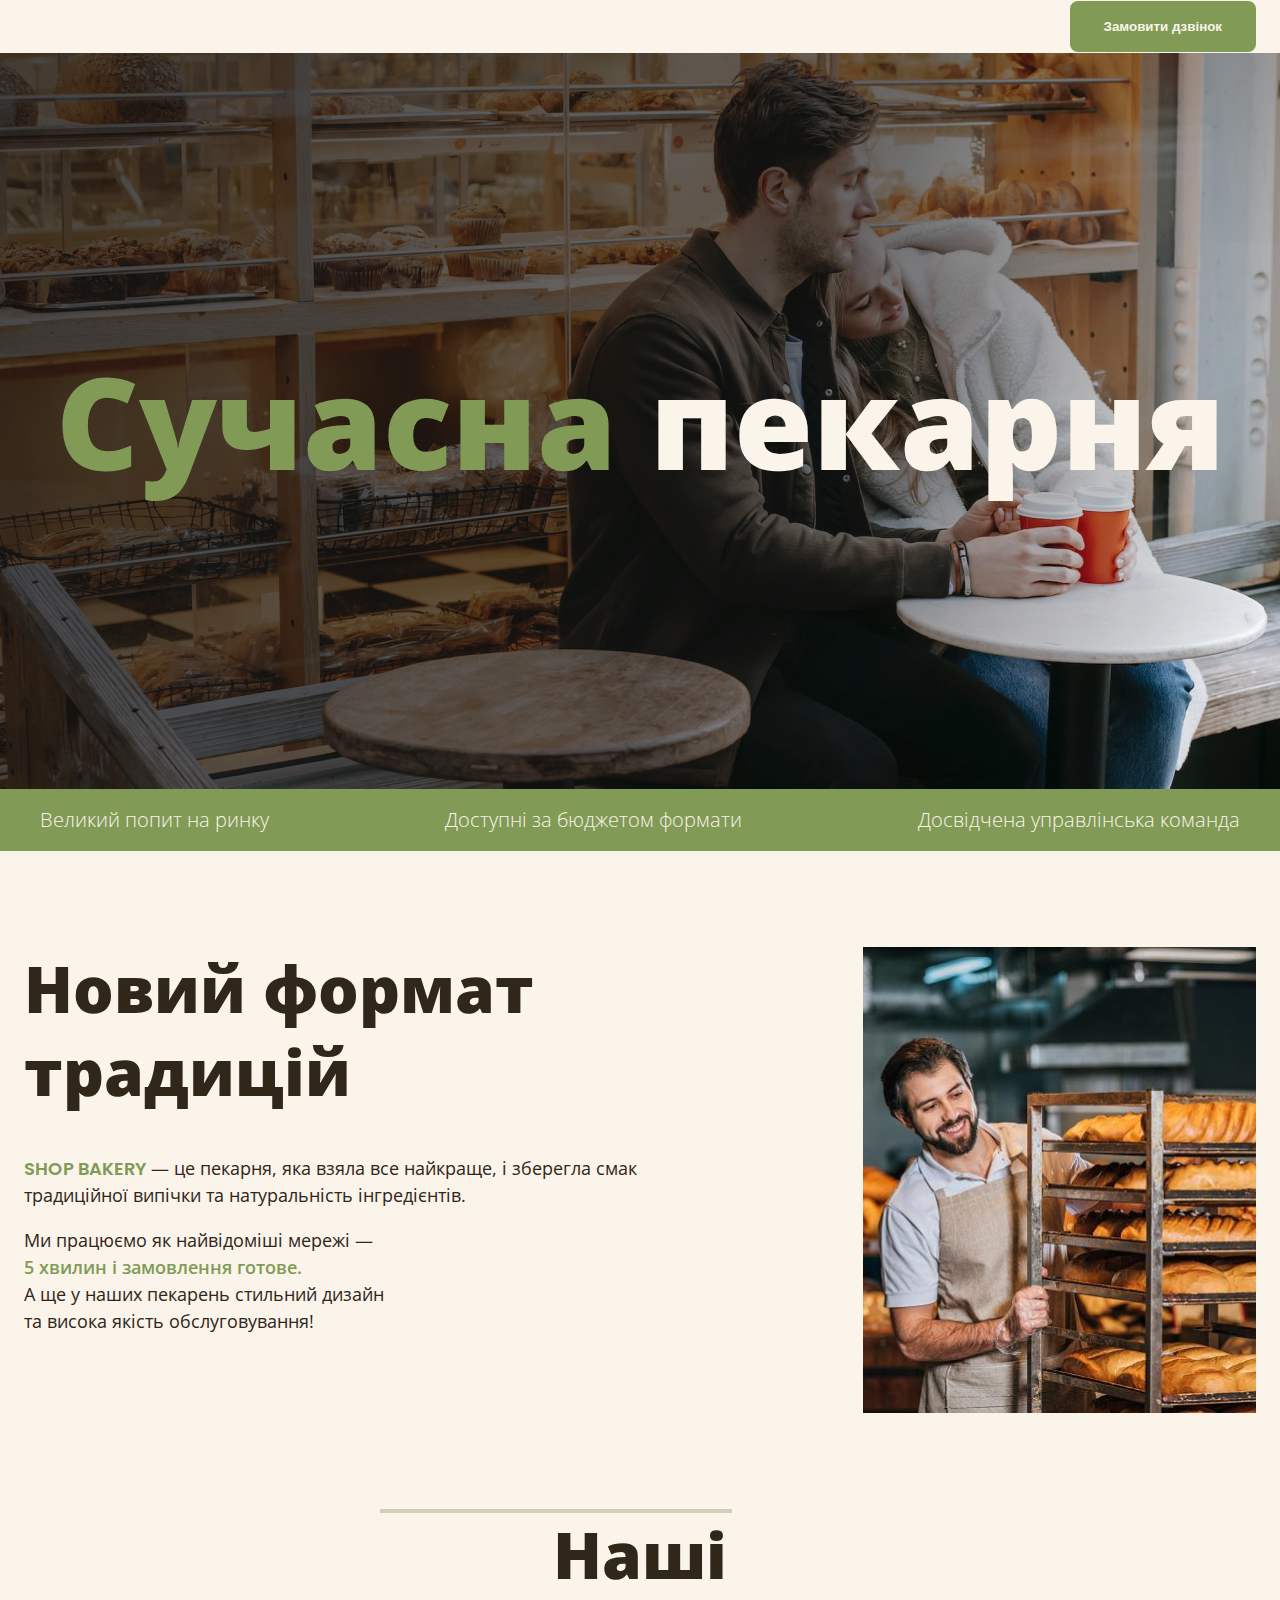
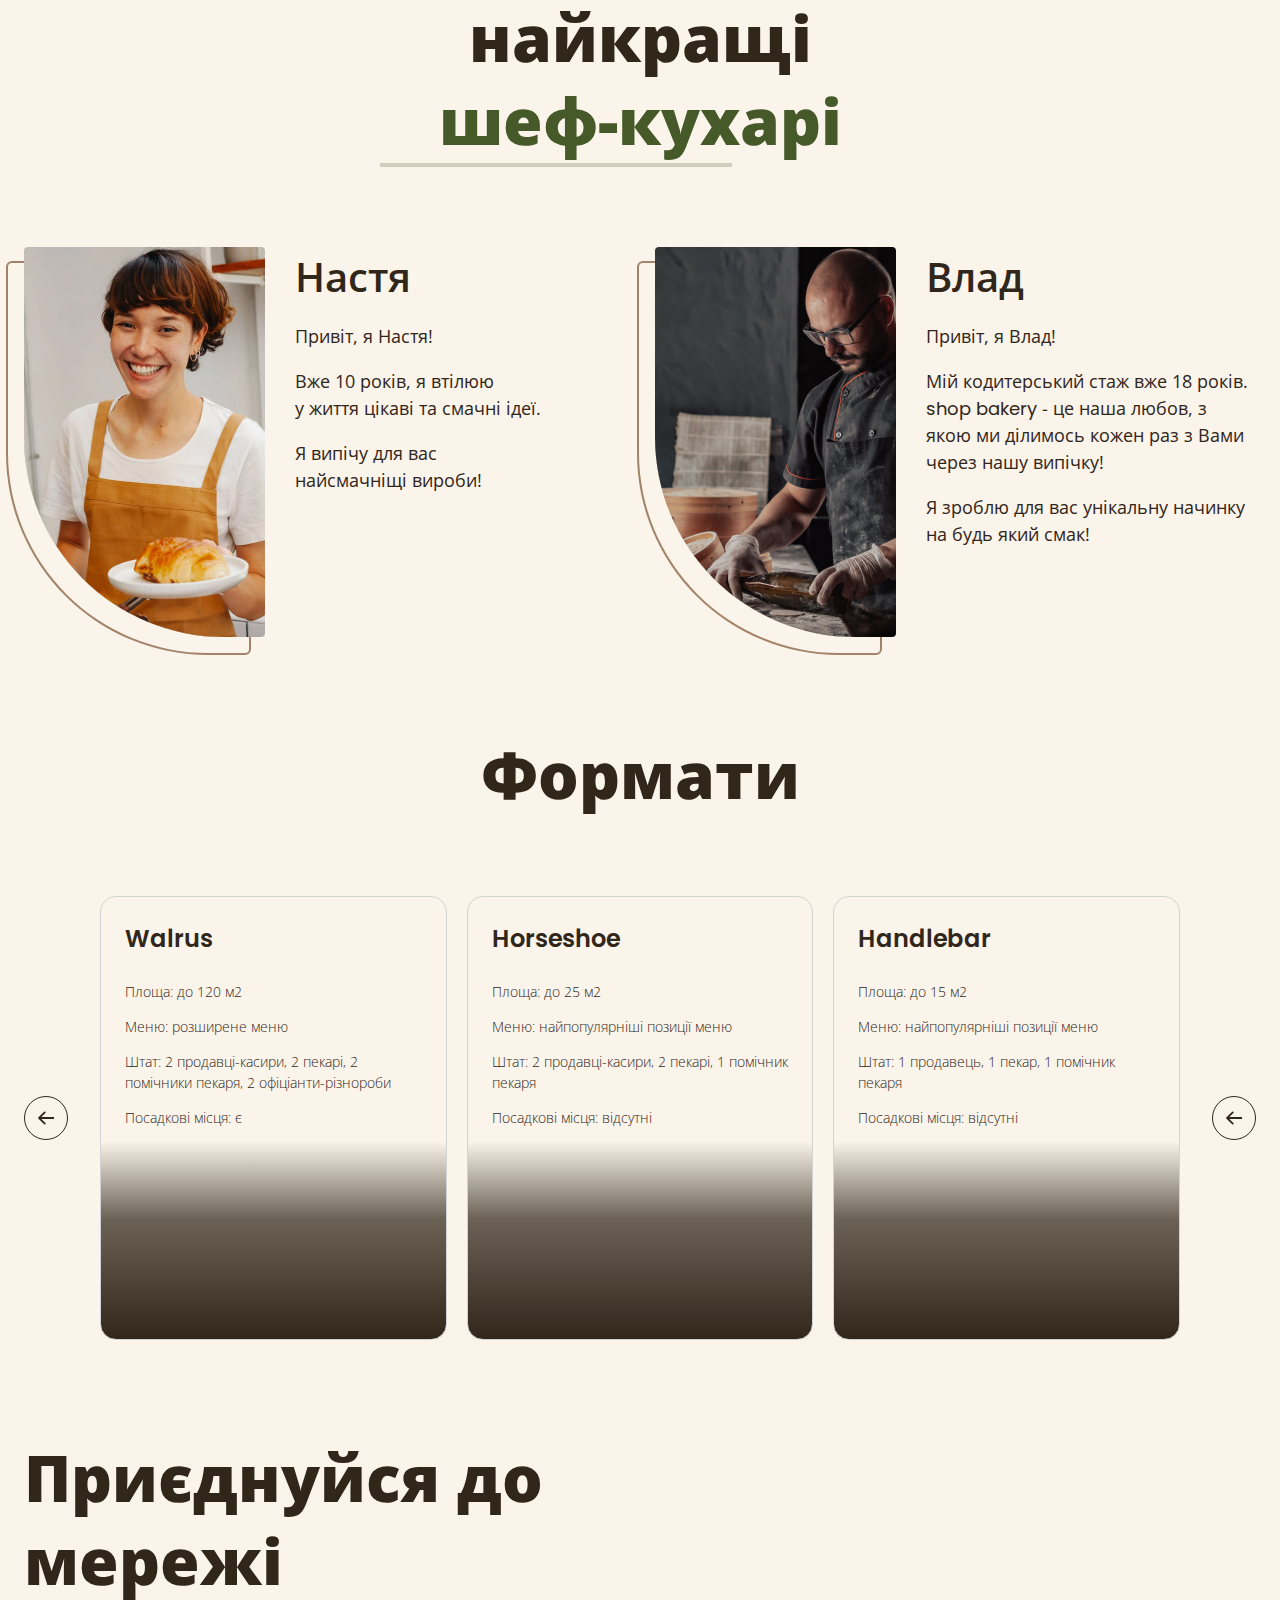
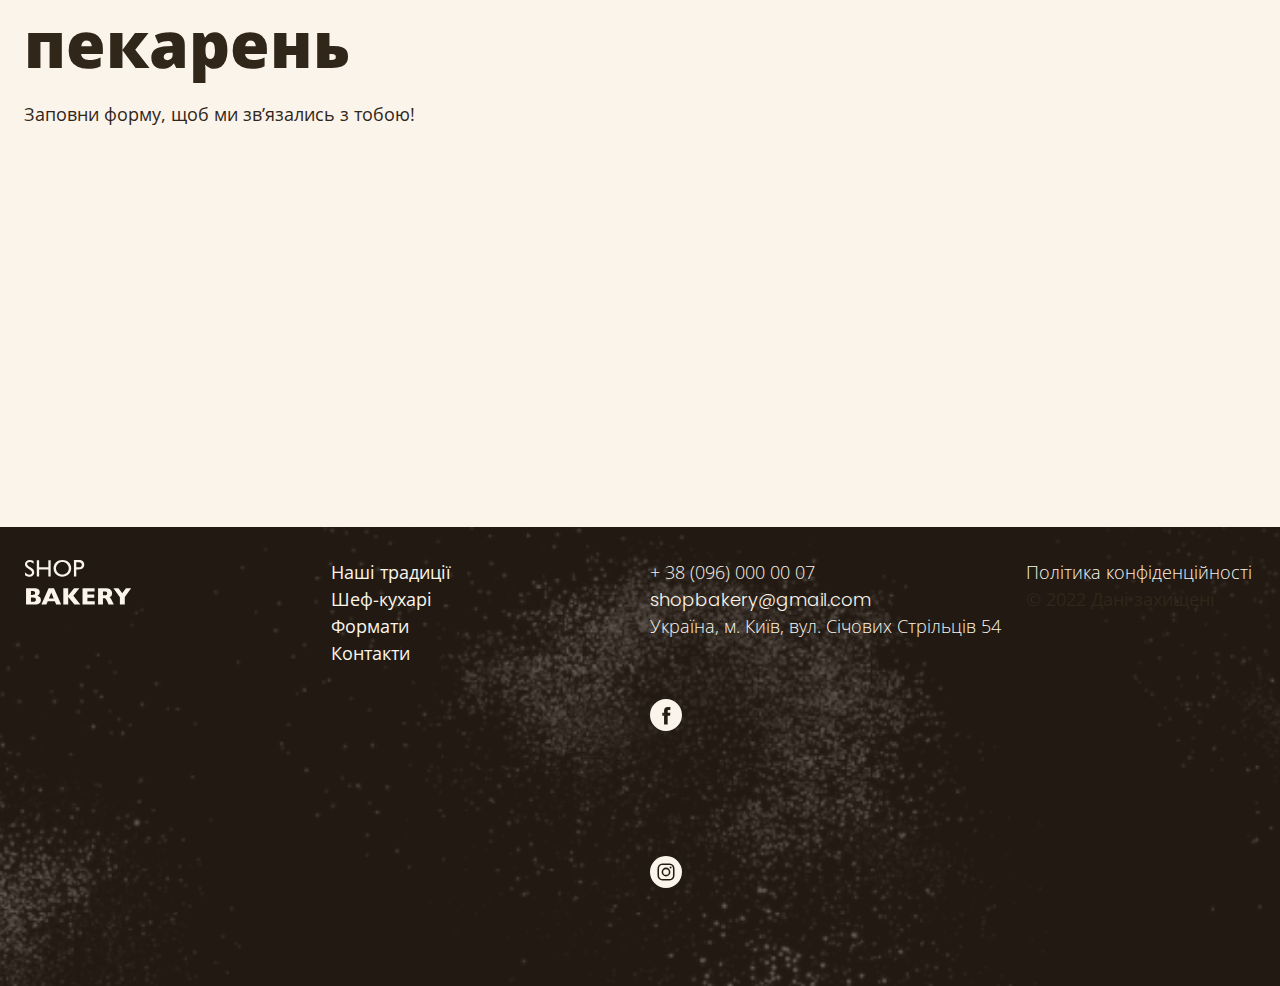
==== index.html @ f32a0446 "Updated styles in styles.css: added new classes to improve structure and layout, including adaptive " ====
<!DOCTYPE html>
<html lang="uk">
  <head>
    <meta charset="UTF-8" />
    <meta http-equiv="X-UA-Compatible" content="IE=edge" />
    <meta name="viewport" content="width=device-width, initial-scale=1.0" />
    <title>Сучасна пекарня</title>

    <!-- Fonts -->
    <link rel="preconnect" href="https://fonts.googleapis.com" />
    <link rel="preconnect" href="https://fonts.gstatic.com" crossorigin />
    <link
      href="https://fonts.googleapis.com/css2?family=Poppins:wght@300;400;600;900&display=swap"
      rel="stylesheet"
    />

    <link rel="preconnect" href="https://fonts.googleapis.com" />
    <link rel="preconnect" href="https://fonts.gstatic.com" crossorigin />
    <link
      href="https://fonts.googleapis.com/css2?family=Open+Sans:ital,wght@0,300..800;1,300..800&display=swap"
      rel="stylesheet"
    />

    <!-- Styles -->
    <link rel="stylesheet" href="./css/styles.css" />
  </head>
  <body>
    <header>
      <div class="container">
        <div class="header-container">
          <nav class="header-nav">
            <a href="./index.html">
              <img src="./img/logo.svg" alt="Логотип сучасної пекарні" />
            </a>

            <ul class="header-menu">
              <li><a class="link" href="#traditions-section">Наші традиції</a></li>
              <li><a class="link" href="#chefs-section">Шеф-кухарі</a></li>
              <li><a class="link" href="#formats-section">Формати</a></li>
              <li><a class="link" href="#contact-section">Контакти</a></li>
            </ul>
          </nav>
          <button class="button" type="button">Замовити дзвінок</button>
        </div>
      </div>
    </header>
    <main>
      <section class="hero-section">
        <div class="container">
          <h1 class="hero-title">
            <span class="accent">Сучасна</span>
            пекарня
          </h1>
        </div>
      </section>
      <section class="advantages-section">
        <div class="container">
          <h2 class="visually-hidden">Наші переваги</h2>
          <ul class="advantages-list">
            <li class="advantages-item">Великий попит на ринку</li>
            <li class="advantages-item">Доступні за бюджетом формати</li>
            <li class="advantages-item">Досвідчена управлінська команда</li>
          </ul>
        </div>
      </section>
      <section class="traditions-section section" id="traditions-section">
        <div class="container">
          <div class="traditions-container">
            <div class="traditions-content">
              <h2 class="traditions-title section-title">Новий формат традицій</h2>
              <p class="traditions-text">
                <span class="brand uppercase" lang="en">shop bakery</span>
                — це пекарня, яка взяла все найкраще, і зберегла смак
                <br />
                традиційної випічки та натуральність інгредієнтів.
              </p>
              <p class="traditions-text">
                Ми працюємо як найвідоміші мережі —
                <br />
                <span class="brand">5 хвилин і замовлення готове.</span>
                <br />
                А ще у наших пекарень стильний дизайн
                <br />
                та висока якість обслуговування!
              </p>
            </div>
            <img src="./img/baker-man.jpg" alt="Чоловік пекар дивиться на батони із посмішкою" />
          </div>
        </div>
      </section>

      <section class="section">
        <div class="container">
          <h2 class="chefs-title section-title centered">
            Наші найкращі
            <span class="accent">шеф-кухарі</span>
          </h2>
          <ul class="chefs-list">
            <li class="chefs-item">
              <article class="chef-card">
                <img class="chef-photo" src="../img/nastya-chef.jpg" alt="Nastya chef" />
                <div>
                  <h3 class="chef-title">Настя</h3>
                  <div class="chef-text">
                    <p>Привіт, я Настя!</p>
                    <p>
                      Вже 10 років, я втілюю
                      <br />
                      у життя цікаві та смачні ідеї.
                    </p>
                    <p>
                      Я випічу для вас
                      <br />
                      найсмачніщі вироби!
                    </p>
                  </div>
                </div>
              </article>
            </li>
            <li class="chefs-item">
              <article class="chef-card">
                <img class="chef-photo" src="../img/vlad-chef.jpg" alt="Vlad chef" />
                <div>
                  <h3 class="chef-title">Влад</h3>
                  <div class="chef-text">
                    <p>Привіт, я Влад!</p>
                    <p>
                      Мій кодитерський стаж вже 18 років.
                      <span class="brand uppercase" lang="en">shop bakery</span>
                      - це наша любов, з якою ми ділимось кожен раз з Вами через нашу випічку!
                    </p>
                    <p>Я зроблю для вас унікальну начинку на будь який смак!</p>
                  </div>
                </div>
              </article>
            </li>
          </ul>
        </div>
      </section>

      <section class="section">
        <div class="container">
          <h2 class="formats-title section-title centered">Формати</h2>
          <div class="formats-container">
            <button class="carousel-button" type="button">
              <svg width="16px" heigh="16px">
                <use href="./img/icons.svg#icon-arrow"></use>
              </svg>
            </button>
            <ul class="formats-list">
              <li class="formats-item">
                <article class="format-card">
                  <h3 class="format-title" lang="en">Walrus</h3>
                  <div class="format-text">
                    <p>Площа: до 120 м2</p>
                    <p>Меню: розширене меню</p>
                    <p>
                      Штат: 2 продавці-касири, 2 пекарі, 2 помічники пекаря, 2 офіціанти-різнороби
                    </p>
                    <p>Посадкові місця: є</p>
                  </div>
                </article>
              </li>

              <li class="formats-item">
                <article class="format-card">
                  <h3 class="format-title" lang="en">Horseshoe</h3>
                  <div class="format-text">
                    <p>Площа: до 25 м2</p>
                    <p>Меню: найпопулярніші позиції меню</p>
                    <p>Штат: 2 продавці-касири, 2 пекарі, 1 помічник пекаря</p>
                    <p>Посадкові місця: відсутні</p>
                  </div>
                </article>
              </li>

              <li class="formats-item">
                <article class="format-card">
                  <h3 class="format-title" lang="en">Handlebar</h3>
                  <div class="format-text">
                    <p>Площа: до 15 м2</p>
                    <p>Меню: найпопулярніші позиції меню</p>
                    <p>Штат: 1 продавець, 1 пекар, 1 помічник пекаря</p>
                    <p>Посадкові місця: відсутні</p>
                  </div>
                </article>
              </li>

              <!-- <li class="formats-item">
              <article class="format-card">
                <h3 class="format-title" lang="en">Handlebar</h3>
                <div class="format-text">
                  <p>Площа: до 15 м2</p>
                  <p>Меню: найпопулярніші позиції меню</p>
                  <p>Штат: 1 продавець, 1 пекар, 1 помічник пекаря</p>
                  <p>Посадкові місця: відсутні</p>
                </div>
              </article>
            </li>
            <li class="formats-item">
              <article class="format-card">
                <h3 class="format-title" lang="en">Handlebar</h3>
                <div class="format-text">
                  <p>Площа: до 15 м2</p>
                  <p>Меню: найпопулярніші позиції меню</p>
                  <p>Штат: 1 продавець, 1 пекар, 1 помічник пекаря</p>
                  <p>Посадкові місця: відсутні</p>
                </div>
              </article>
            </li> -->
            </ul>
            <button class="carousel-button" type="button">
              <svg width="16px" heigh="16px">
                <use href="./img/icons.svg#icon-arrow"></use>
              </svg>
            </button>
          </div>
        </div>
      </section>

      <section class="contact-section section">
        <div class="container">
          <div class="contact-container">
            <div class="contact-form">
              <h2 class="contact-title section-title">Приєднуйся до мережі пекарень</h2>
              <p>Заповни форму, щоб ми звʼязались з тобою!</p>
              <!-- form -->
            </div>
            <iframe
              class="contact-map"
              src="https://www.google.com/maps/embed?pb=!1m18!1m12!1m3!1d2540.163447036117!2d30.488698376134824!3d50.45668098691569!2m3!1f0!2f0!3f0!3m2!1i1024!2i768!4f13.1!3m3!1m2!1s0x40d4ce637c006b2d%3A0xaf86385f19996ff0!2z0YPQuy4g0KHQtdGH0LXQstGL0YUg0KHRgtGA0LXQu9GM0YbQvtCyLCA1NCwg0JrQuNC10LIsINCj0LrRgNCw0LjQvdCwLCAwMjAwMA!5e0!3m2!1sru!2spt!4v1731180945496!5m2!1sru!2spt"
              width="603"
              height="595"
              allowfullscreen=""
              loading="lazy"
              referrerpolicy="no-referrer-when-downgrade"
            ></iframe>
          </div>
        </div>
      </section>
    </main>
    <footer class="footer">
      <div class="container">
        <div class="footer-container">
          <nav class="footer-nav">
            <div class="footer-logo">
              <a href="./index.html">
                <img src="./img/logo.svg" alt="Логотип сучасної пекарні" />
              </a>
            </div>
            <ul class="footer-menu">
              <li><a class="link" href="#traditions-section">Наші традиції</a></li>
              <li><a class="link" href="#chefs-section">Шеф-кухарі</a></li>
              <li><a class="link" href="#formats-section">Формати</a></li>
              <li><a class="link" href="#contact-section">Контакти</a></li>
            </ul>
          </nav>
          <address class="footer-address">
            <ul class="address-list">
              <li>
                <a class="address-link" href="tel:+ 38 (096) 000 00 07">+ 38 (096) 000 00 07</a>
              </li>
              <li>
                <a class="address-link" href="mailto:shopbakery@gmail.com" lang="en">
                  shopbakery@gmail.com
                </a>
              </li>
              <li>
                <a class="address-link" href="https://g.co/kgs/xXMUejT" target="_blank">
                  Україна, м. Київ, вул. Січових Стрільців 54
                </a>
              </li>
              <li>
                <a href="#">
                  <svg class="address-icon" width="32px" heigh="32">
                    <use href="./img/icons.svg#icon-facebook"></use>
                  </svg>
                </a>
              </li>
              <li>
                <a href="#">
                  <svg class="address-icon" width="32px" heigh="32">
                    <use href="./img/icons.svg#icon-instagram"></use>
                  </svg>
                </a>
              </li>
            </ul>
            <div class="address-info">
              <a class="address-link" href="#" target="_blank">Політика конфіденційності</a>
              <p class="address-copyright">&copy; 2022 Дані захищені</p>
            </div>
          </address>
        </div>
      </div>
    </footer>
  </body>
</html>
---- css/styles.css ----
:root {
  --color-primary-dark: #31261a;
  --color-primary-light: #faf4ea;
  --color-secondary-light: #a28268;
  --color-brand-dark: #465929;
  --color-brand-normal: #819b57;
  --color-brand-light: #cfcfbc;
}

/* Base */
*,
*::before,
*::after {
  box-sizing: border-box;
}

body {
  background-color: var(--color-primary-light);
  margin: 0;
  color: var(--color-primary-dark);
  font-family: 'Open Sans', sans-serif;
  font-size: 18px;
  font-weight: 400;
  line-height: 1.5; /* 1.5 times the font-size 27px / 18px */
}

[lang='en'] {
  font-family: 'Poppins', sans-serif;
}

h1,
h2,
h3,
h4,
h5,
h6,
p {
  margin-top: 0;
}

a {
  display: inline-block;
}

address {
  font-style: normal;
}

ul {
  margin: 0;
  padding: 0;
  list-style-type: none;
}

.visually-hidden {
  position: absolute;
  left: -10000px;
  top: auto;
  width: 1px;
  height: 1px;
  overflow: hidden;
}

.section {
  padding: 48px 0;
}

.container {
  width: 100%;
  max-width: 1288px;
  margin: 0 auto;
  padding: 0 24px;
}

/* 1288px = 1240 + 24 + 24 (С padding)*/

/* Button */
.button {
  padding: 16px 32px;
  color: var(--color-primary-light);
  font-weight: 600;
  background-color: var(--color-brand-normal);
  border: 2px solid var(--color-brand-normal);
  border-radius: 8px;
  cursor: pointer;
}

.button:hover {
  background-color: transparent;
  color: var(--color-brand-dark);
}

/* Link */
.link {
  color: var(--color-primary-light);
  text-decoration: none;
}

.link:hover {
  color: var(--color-brand-normal);
}

/* Header */

.header-container {
  display: flex;
  align-items: center;
  gap: 40px;
}

.header-nav {
  display: flex;
  align-items: center;
  flex-grow: 1;
  gap: 40px;
}
.header-menu {
  display: flex;
  gap: 64px;
  flex-grow: 1;
  justify-content: center;
}

/* Hero section */
.hero-section {
  padding: 272px 0;
  background-image: url(../img/hero-section-background.jpg);
  background-repeat: no-repeat;
  background-position: center top;
  background-size: cover;
}
.hero-title {
  margin-bottom: 0;
  color: var(--color-primary-light);
  text-align: center;
  font-size: 128px;
  font-weight: 900;
}

.hero-title .accent {
  color: var(--color-brand-normal);
}

/* Advantages section */

.advantages-section {
  padding: 16px;
  background-color: var(--color-brand-normal);
}
.advantages-list {
  display: flex;
  justify-content: space-between;
  gap: 40px;
}

.advantages-item {
  color: var(--color-primary-light);
  font-size: 20px;
  font-weight: 300;
}

.section-title {
  font-size: 64px;
  font-weight: 900;
  line-height: 1.3;
}

.section-title.centered {
  text-align: center;
}

.section-title .accent {
  color: var(--color-brand-dark);
}

/* Traditions section */
.traditions-section {
  padding-top: 96px;
}

.traditions-container {
  display: flex;
  justify-content: space-between;
  gap: 40px;
}

.traditions-content {
  max-width: 710px;
}

.traditions-title {
  margin-bottom: 42px;
}

.traditions-text .brand {
  color: var(--color-brand-normal);
  font-weight: 600;
}

.traditions-text .uppercase {
  text-transform: uppercase;
}

/* Chefs section */
.chefs-title {
  max-width: 520px;
  margin: 0 auto 80px;
}

.chefs-title::after,
.chefs-title::before {
  display: block;
  width: 352px;
  border: 2px solid var(--color-brand-light);
  content: '';
}

.chefs-list {
  display: flex;
  gap: 40px 30px;
  flex-wrap: wrap;
}

.chefs-item {
  flex-basis: calc((100% - 30px) / 2);
  gap: 30px;
}

.chef-card {
  display: flex;
  gap: 30px;
}

.chef-text {
  margin-bottom: 24px;
}

.chef-text p:last-child {
  margin-bottom: 0;
}

.chef-photo {
  /* width: Fixed (241px) px;
  height: Fixed (390px) px;
  gap: 0px; */
  border-radius: 4px 4px 4px 200px;
  /* opacity: 0px; */
  box-shadow: -16px 16px 0 0 var(--color-primary-light),
    -16px 16px 0 2px var(--color-secondary-light);
}

.chef-title {
  margin-bottom: 16px;
  font-size: 40px;
  font-weight: 600;
}

/* Formats section */
.formats-container {
  display: flex;
  align-items: center;
  gap: 32px;
}

.formats-list {
  display: flex;
  flex-wrap: wrap;
  align-items: stretch;
  gap: 20px;
}

.formats-item {
  flex-basis: calc((100% - 40px) / 3);
}
.format-card {
  height: 444px;
  padding: 24px;
  background-image: linear-gradient(
    180deg,
    rgba(49, 38, 26, 0) 55.21%,
    rgba(49, 38, 26, 0.71) 72.92%,
    #31261a 100%
  );

  border: 1px solid lightgray;
  border-radius: 16px;
}

.formats-title {
  margin-bottom: 80px;
}

.format-title {
  font-size: 24px;
  font-weight: 600;
}

.format-text {
  font-size: 14px;
  font-weight: 300;
}

/* Carousel */
.carousel-button {
  display: flex;
  align-items: center;
  justify-content: center;
  flex-shrink: 0;
  width: 44px;
  height: 44px;
  padding: 0;
  fill: var(--color-primary-dark);
  background-color: transparent;
  border-radius: 50%;
  border: 1px solid var(--color-primary-dark);
  cursor: pointer;
}

.carousel-button:hover {
  background-color: var(--color-primary-dark);
  fill: var(--color-primary-light);
}

/* Contact section */
.contact-section {
  padding-bottom: 96px;
}
.contact-container {
  display: flex;
  gap: 32px;
}

.contact-map {
  flex-shrink: 0;
  border-radius: 16px;
  border: none;
}

.contact-title {
  margin-bottom: 16px;
}

/* Footer */
.footer {
  padding: 32px 0;
}

.footer-container {
  display: flex;
  gap: 20px;
}

.footer-nav,
.footer-address {
  display: flex;
  flex-basis: 50%;
  gap: 20px;
}

.footer-logo,
.footer-menu {
  flex-grow: 1;
}

.address-list,
.address-info {
  flex-grow: 1;
}

.address-link {
  color: var(--color-primary-light);
  font-style: 16px;
  font-weight: 300;
  text-decoration: none;
}

.address-link:hover {
  color: var(--color-brand-normal);
}

.address-icon {
  fill: var(--color-primary-light);
}

.address-icon:hover {
  fill: var(--color-brand-normal);
}

.address-copyright {
  font-style: 14px;
}

.footer {
  background-color: var(--color-primary-dark);

  background-image: url(../img/footer-background.png);

  background-repeat: no-repeat;
  background-size: cover;
  background-position: center;
}
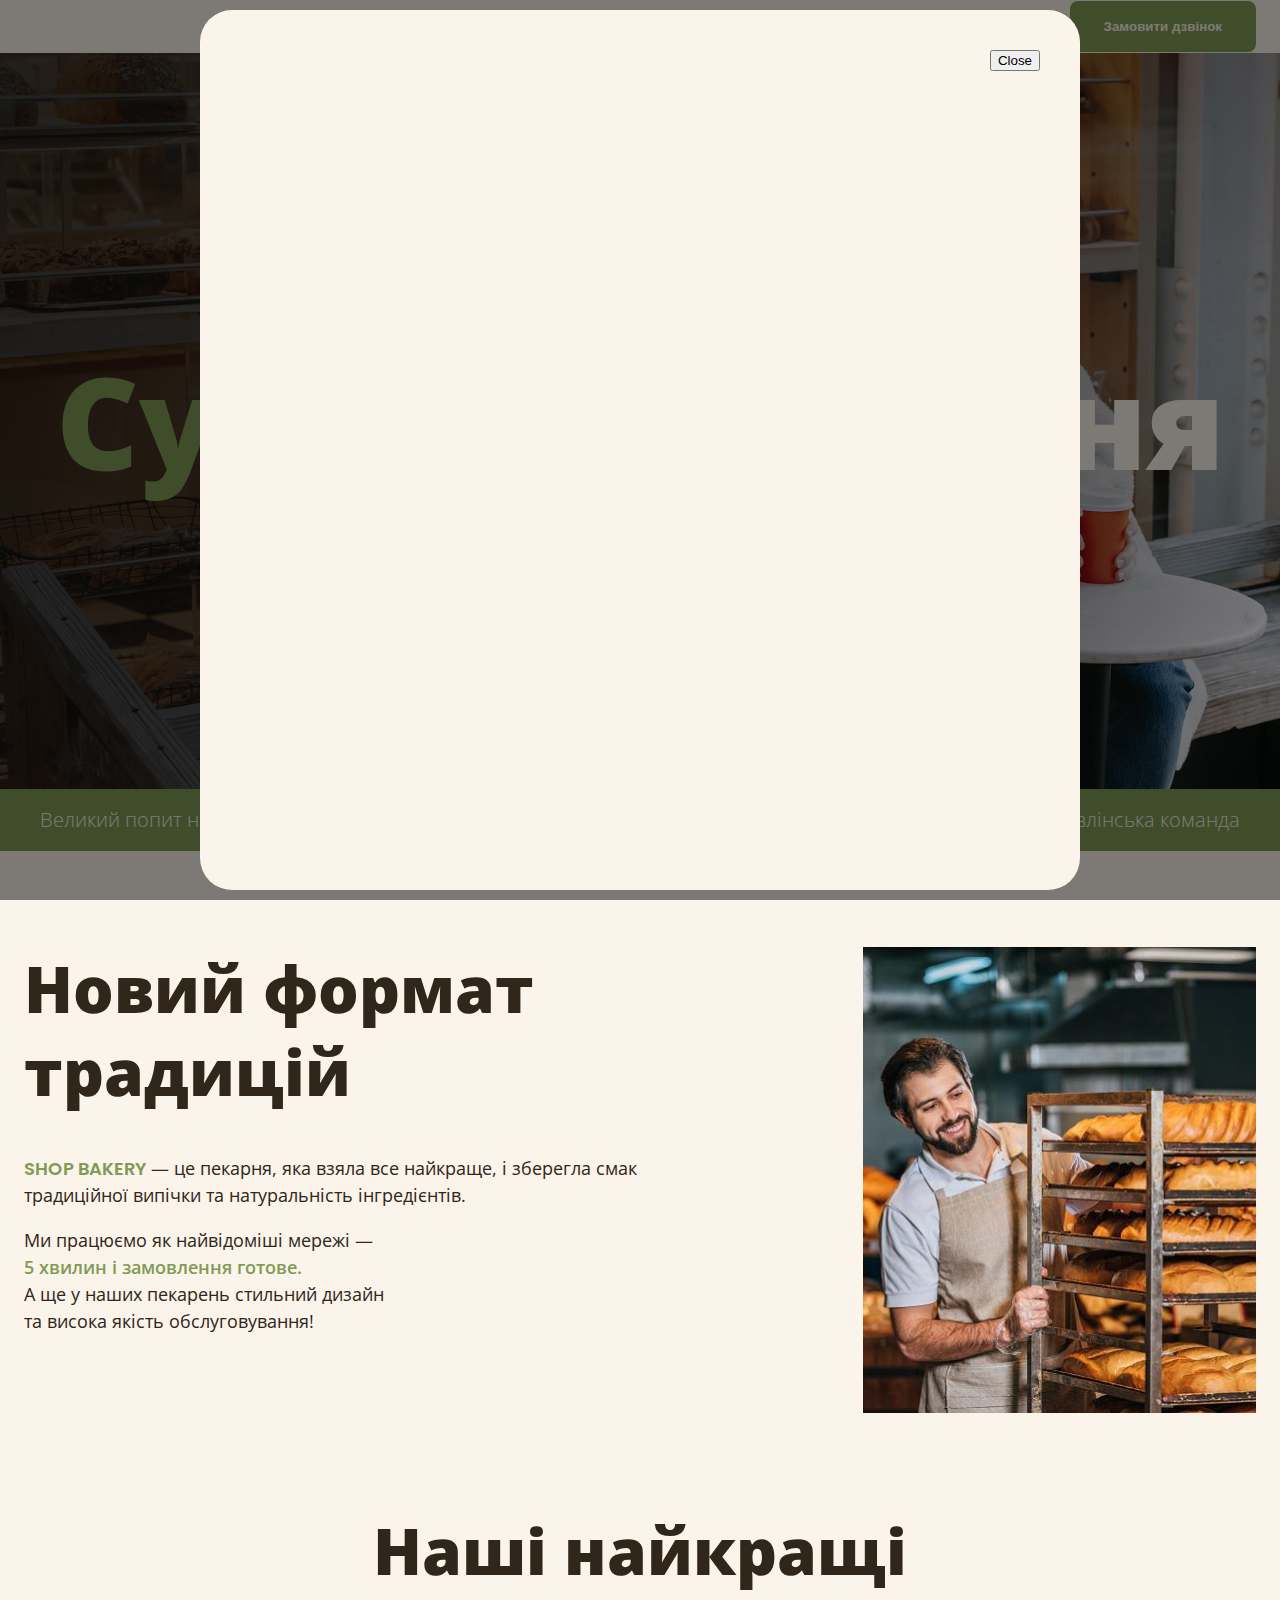
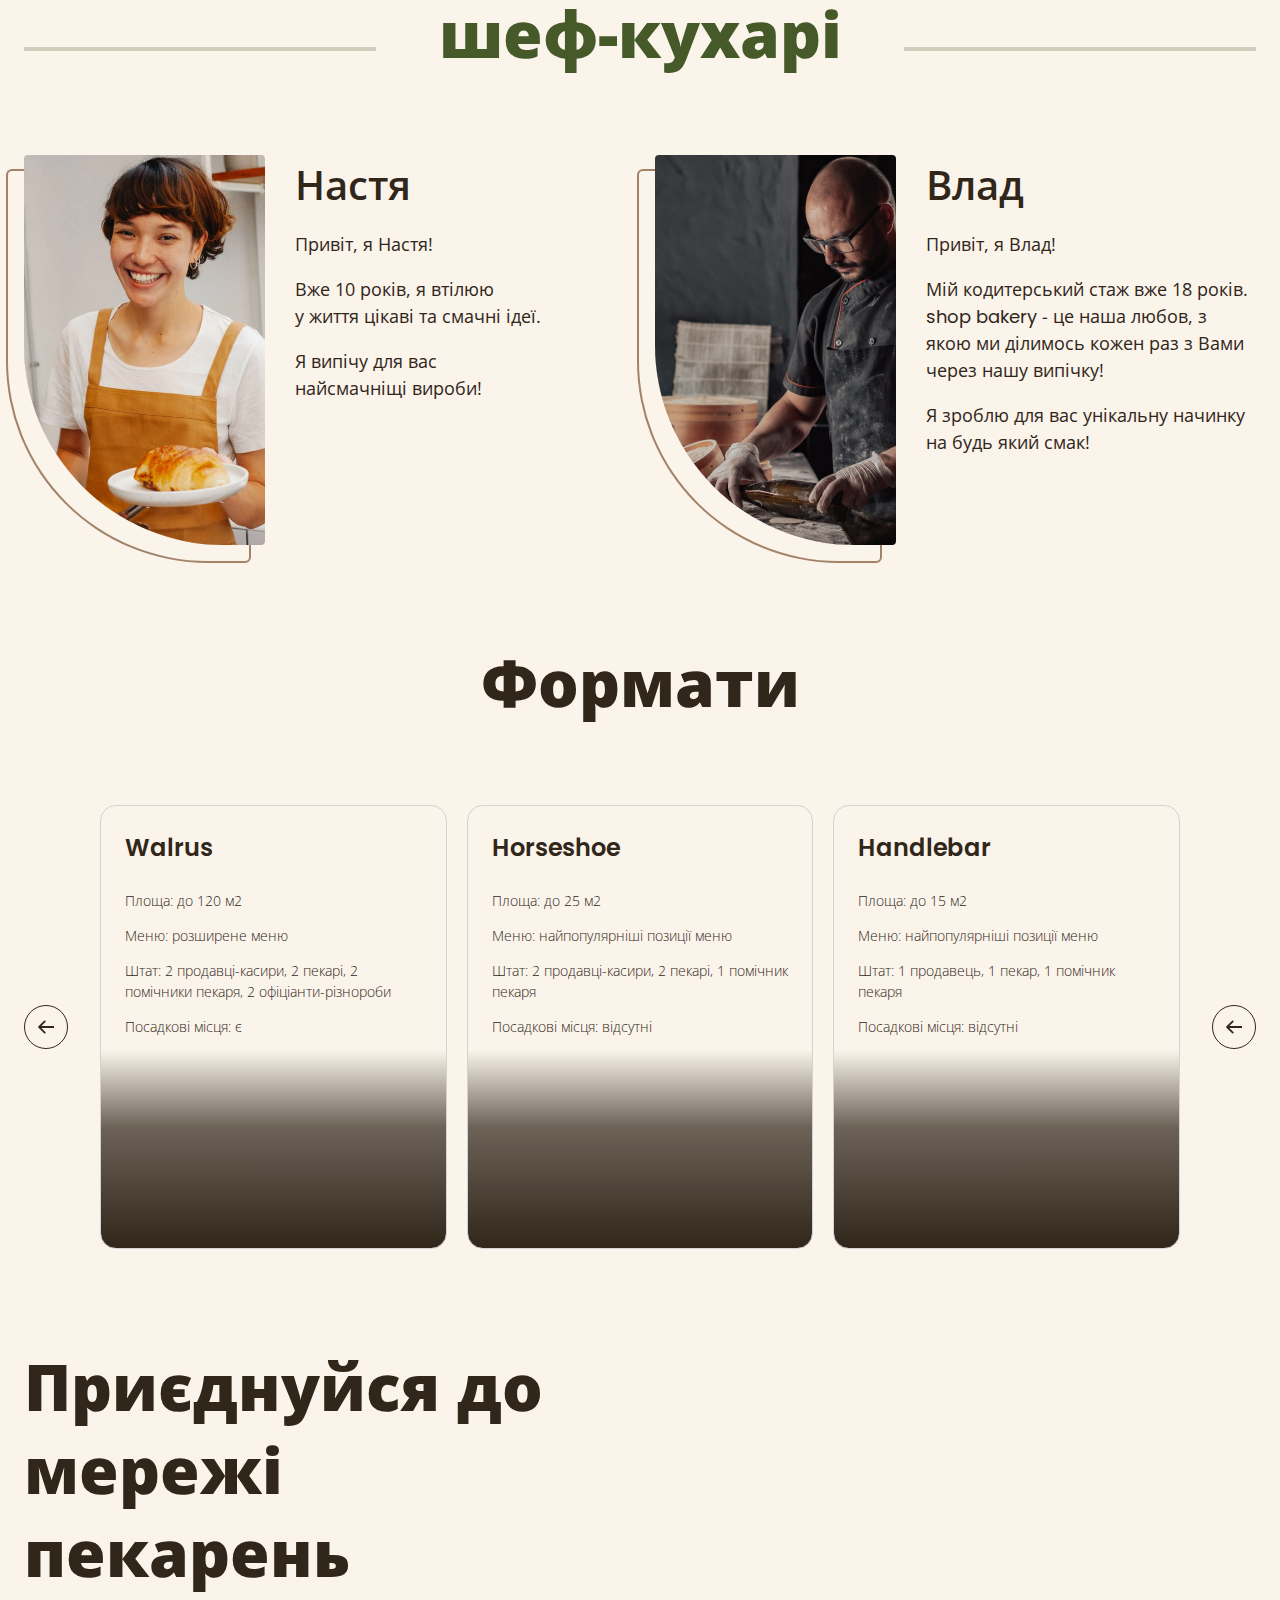
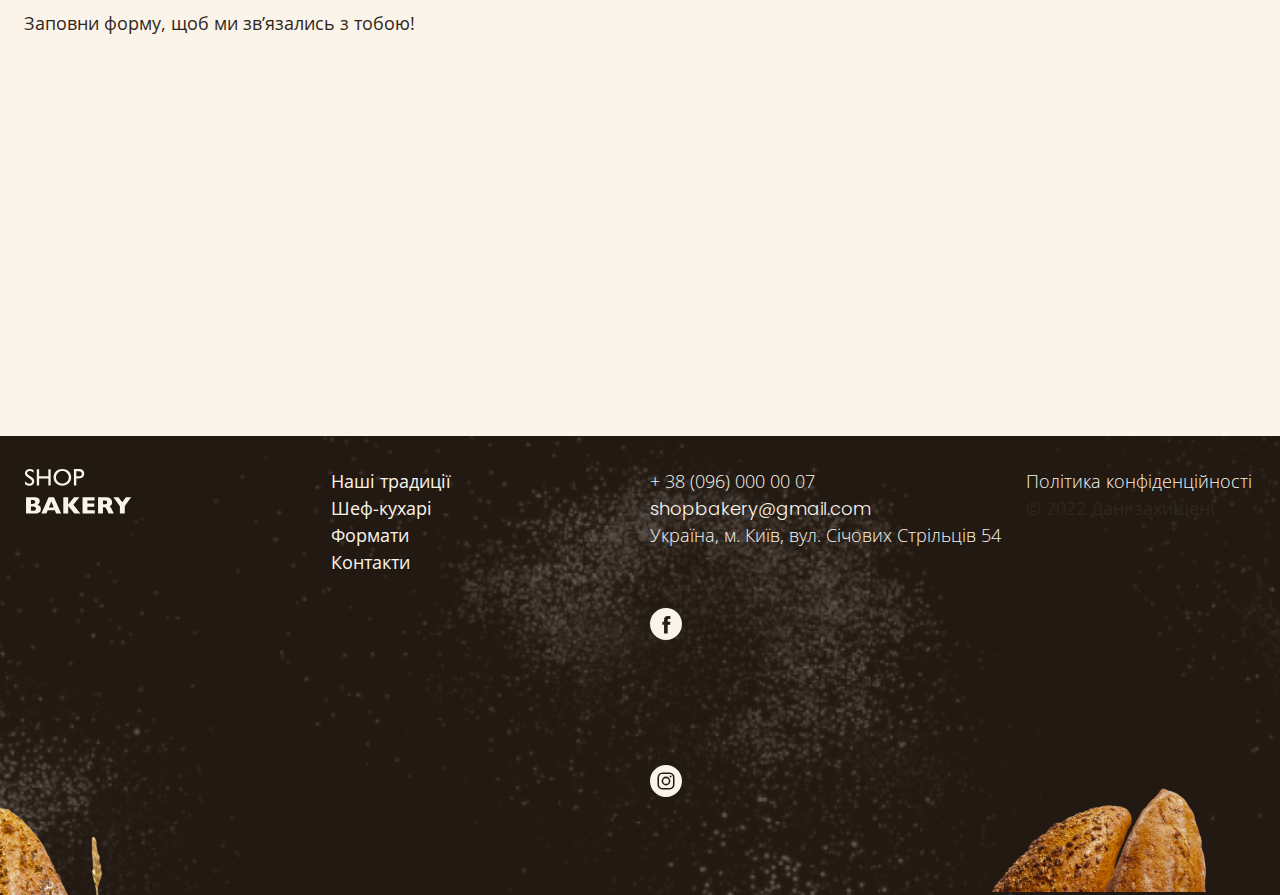
==== commit 46f0df34: "Added modal interface: implemented the logic of opening and closing the modal window, updated styles" ====
--- a/index.html
+++ b/index.html
@@ -40,7 +40,7 @@
               <li><a class="link" href="#contact-section">Контакти</a></li>
             </ul>
           </nav>
-          <button class="button" type="button">Замовити дзвінок</button>
+          <button class="button modal-btn-open" type="button">Замовити дзвінок</button>
         </div>
       </div>
     </header>
@@ -88,11 +88,11 @@
           </div>
         </div>
       </section>
-
       <section class="section">
         <div class="container">
           <h2 class="chefs-title section-title centered">
             Наші найкращі
+            <br />
             <span class="accent">шеф-кухарі</span>
           </h2>
           <ul class="chefs-list">
@@ -137,7 +137,6 @@
           </ul>
         </div>
       </section>
-
       <section class="section">
         <div class="container">
           <h2 class="formats-title section-title centered">Формати</h2>
@@ -217,7 +216,6 @@
           </div>
         </div>
       </section>
-
       <section class="contact-section section">
         <div class="container">
           <div class="contact-container">
@@ -293,5 +291,12 @@
         </div>
       </div>
     </footer>
+    <div class="backdrop">
+      <div class="modal">
+        <button class="modal-btn-close" type="button">Close</button>
+      </div>
+    </div>
+
+    <script src="./js/modal.js"></script>
   </body>
 </html>
--- a/css/styles.css
+++ b/css/styles.css
@@ -203,16 +203,25 @@
 
 /* Chefs section */
 .chefs-title {
-  max-width: 520px;
+  position: relative;
   margin: 0 auto 80px;
 }
 
-.chefs-title::after,
-.chefs-title::before {
-  display: block;
+.chefs-title::before,
+.chefs-title::after {
+  position: absolute; /*автоматически становится блочным, не нужно устанавлиывть display:block*/
+  bottom: 24px;
   width: 352px;
   border: 2px solid var(--color-brand-light);
   content: '';
+}
+
+.chefs-title::before {
+  left: 0;
+}
+
+.chefs-title::after {
+  right: 0;
 }
 
 .chefs-list {
@@ -343,6 +352,35 @@
 /* Footer */
 .footer {
   padding: 32px 0;
+  position: relative;
+  background-color: var(--color-primary-dark);
+
+  background-image: url(../img/footer-background.png);
+
+  background-repeat: no-repeat;
+  background-size: cover;
+  background-position: center;
+}
+
+.footer::before,
+.footer::after {
+  position: absolute;
+  bottom: 0;
+  background-repeat: no-repeat;
+  content: '';
+}
+.footer::before {
+  width: 180px;
+  height: 120px;
+  left: 0;
+  background-image: url('../img/decor-bread-small.png');
+}
+
+.footer::after {
+  width: 380px;
+  height: 190px;
+  right: 0;
+  background-image: url('../img/decor-bread-large.png');
 }
 
 .footer-container {
@@ -390,12 +428,36 @@
   font-style: 14px;
 }
 
-.footer {
-  background-color: var(--color-primary-dark);
-
-  background-image: url(../img/footer-background.png);
-
-  background-repeat: no-repeat;
-  background-size: cover;
-  background-position: center;
-}
+/* Modal */
+.backdrop {
+  position: fixed;
+  top: 0;
+  left: 0;
+  right: 0;
+  bottom: 0;
+  display: flex;
+  align-items: center;
+  justify-content: center;
+  background-color: rgba(0, 0, 0, 0.5);
+}
+
+.backdrop.is-hidden {
+  opacity: 0;
+  visibility: hidden;
+  pointer-events: none;
+  /* display: none; не подходит т к на него нельзя кинуть анимацию*/
+}
+
+.modal {
+  position: relative;
+  width: 880px;
+  height: 880px;
+  background-color: var(--color-primary-light);
+  border-radius: 32px;
+}
+
+.modal-btn-close {
+  position: absolute;
+  top: 40px;
+  right: 40px;
+}
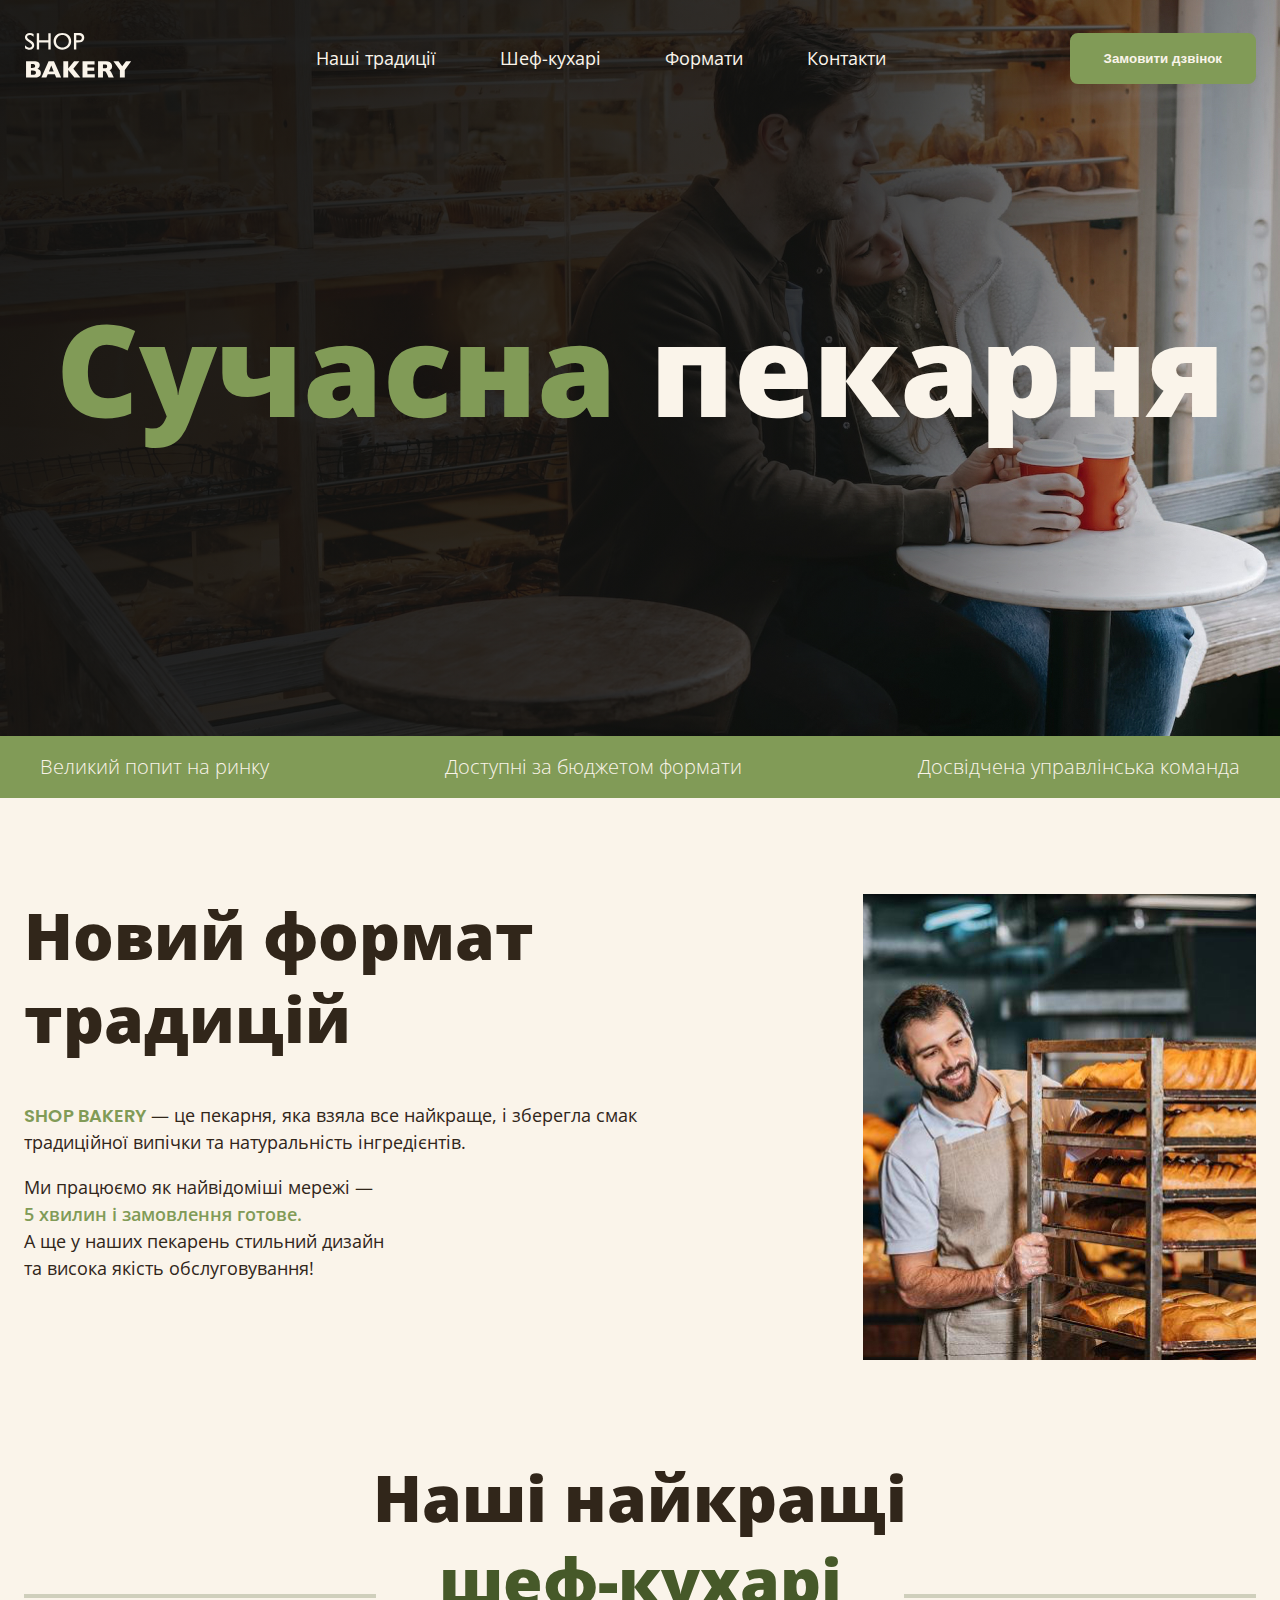
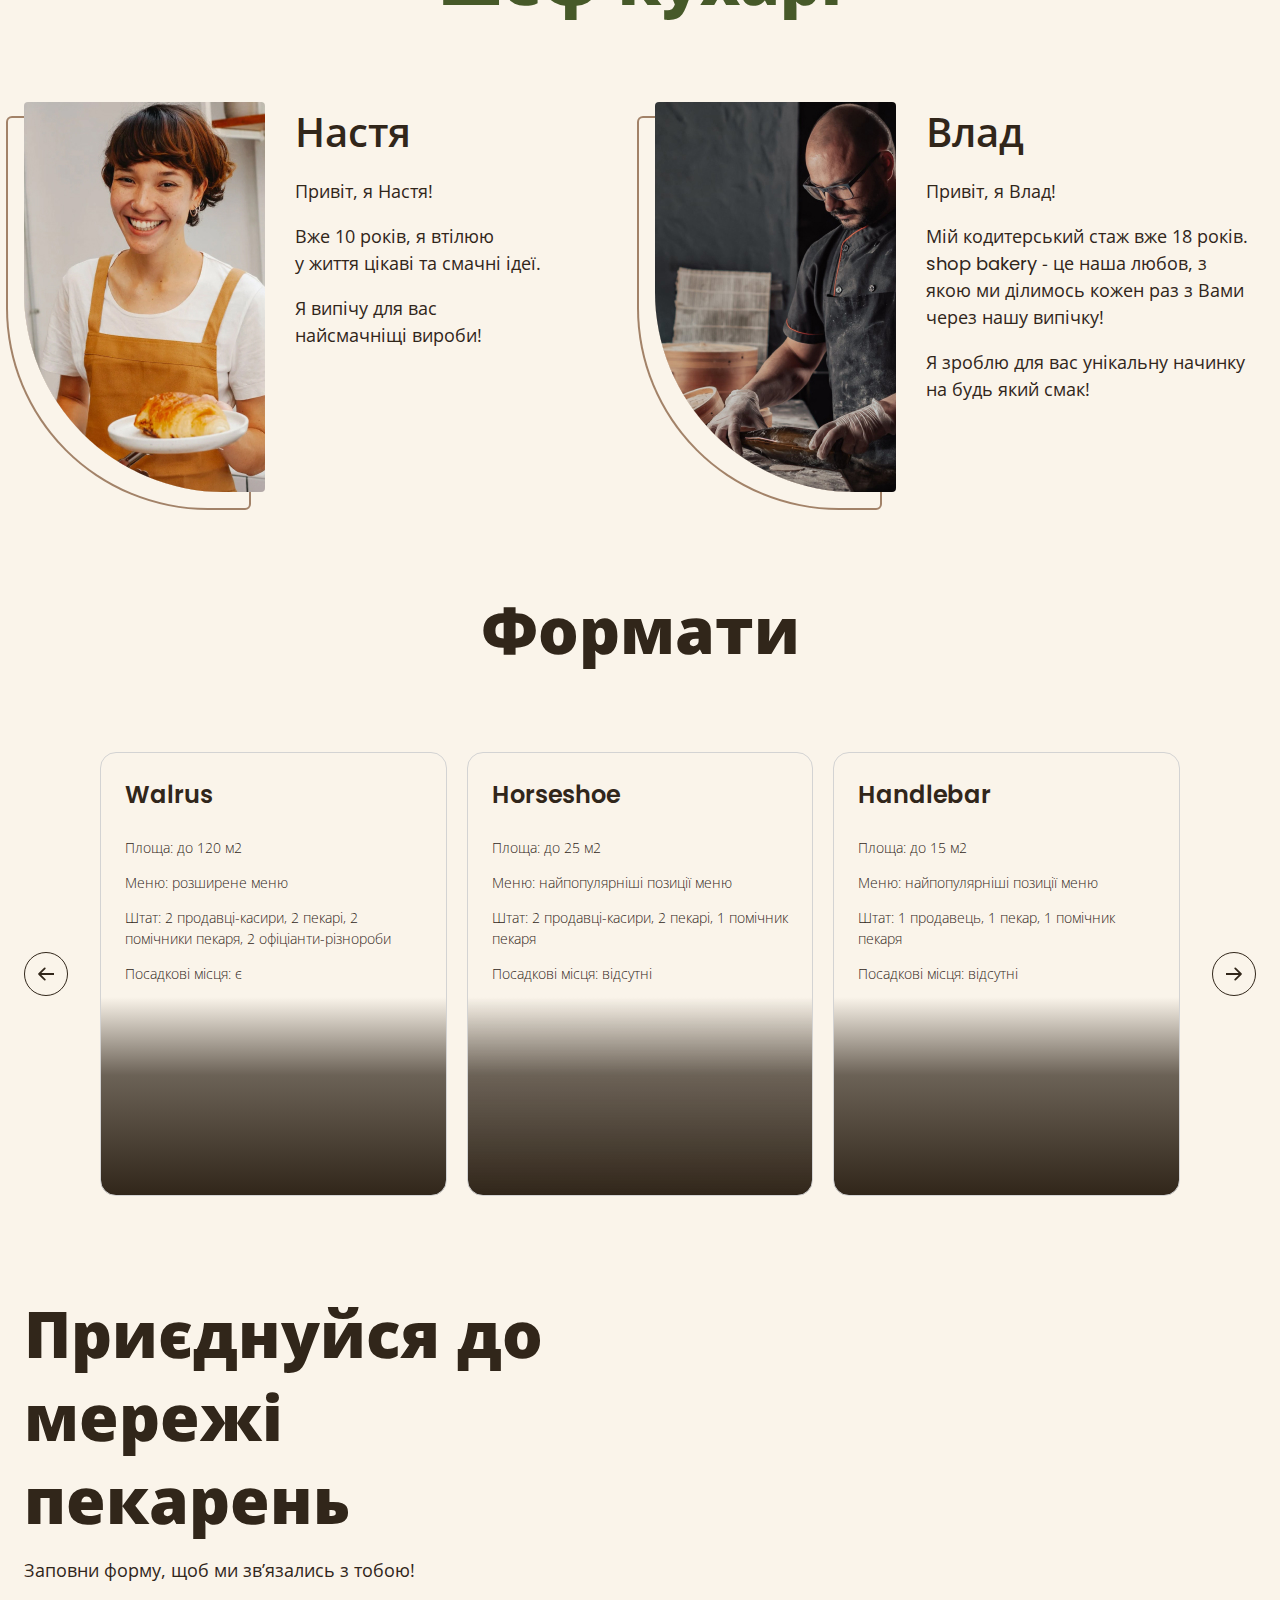
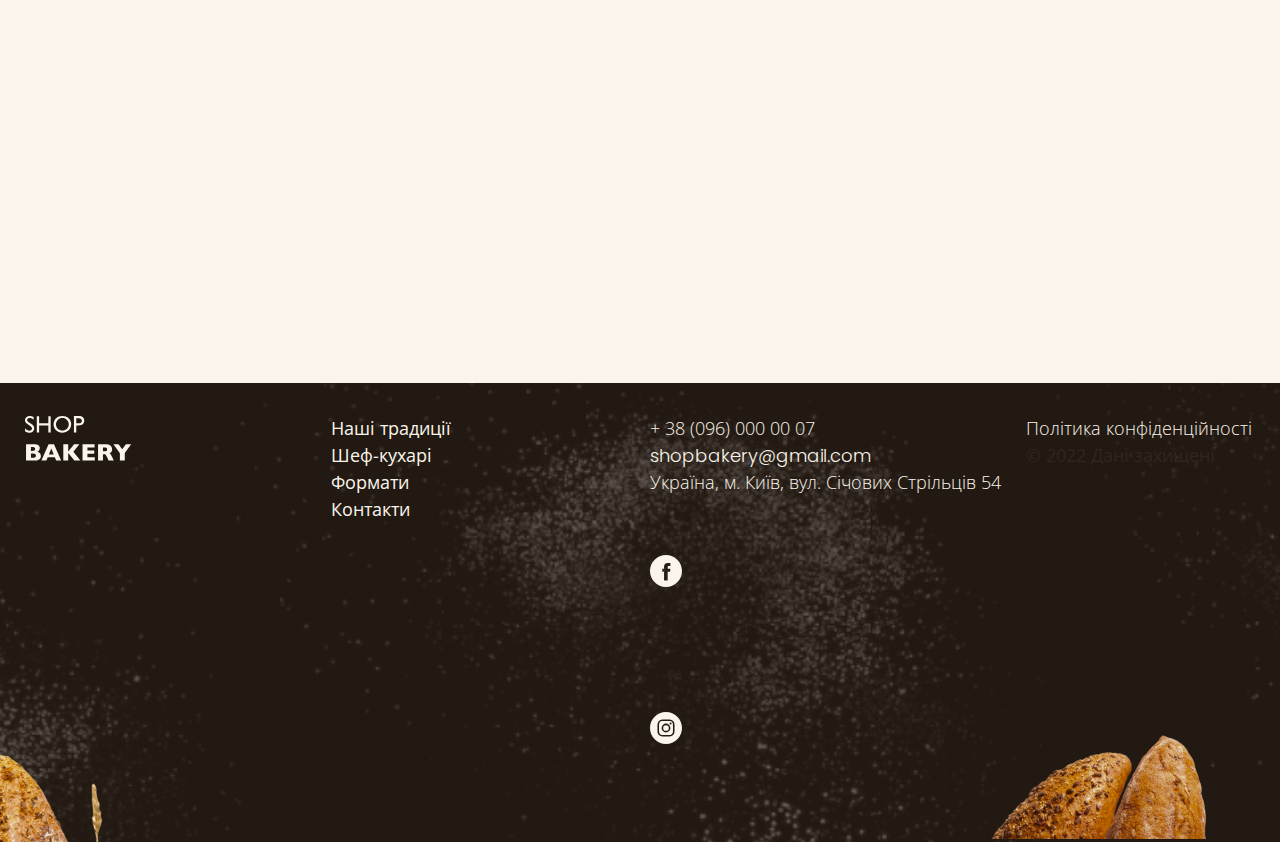
==== commit b92b0bb4: "Added new styles and classes to improve the design: added transition effects, changed header and mod" ====
--- a/index.html
+++ b/index.html
@@ -25,7 +25,7 @@
     <link rel="stylesheet" href="./css/styles.css" />
   </head>
   <body>
-    <header>
+    <header class="header">
       <div class="container">
         <div class="header-container">
           <nav class="header-nav">
@@ -208,7 +208,7 @@
               </article>
             </li> -->
             </ul>
-            <button class="carousel-button" type="button">
+            <button class="carousel-button next" type="button">
               <svg width="16px" heigh="16px">
                 <use href="./img/icons.svg#icon-arrow"></use>
               </svg>
@@ -291,7 +291,7 @@
         </div>
       </div>
     </footer>
-    <div class="backdrop">
+    <div class="backdrop is-hidden">
       <div class="modal">
         <button class="modal-btn-close" type="button">Close</button>
       </div>
--- a/css/styles.css
+++ b/css/styles.css
@@ -94,6 +94,7 @@
 .link {
   color: var(--color-primary-light);
   text-decoration: none;
+  transition: color 0.3s;
 }
 
 .link:hover {
@@ -101,6 +102,14 @@
 }
 
 /* Header */
+
+.header {
+  position: absolute;
+  top: 0;
+  left: 0;
+  width: 100%;
+  padding-top: 32px;
+}
 
 .header-container {
   display: flex;
@@ -124,7 +133,13 @@
 /* Hero section */
 .hero-section {
   padding: 272px 0;
-  background-image: url(../img/hero-section-background.jpg);
+  background-image: linear-gradient(
+      103deg,
+      rgba(18, 18, 17, 0.78) 2.03%,
+      rgba(18, 18, 17, 0.6) 58.46%,
+      rgba(18, 18, 17, 0) 90.36%
+    ),
+    url(../img/hero-section-background.jpg);
   background-repeat: no-repeat;
   background-position: center top;
   background-size: cover;
@@ -290,9 +305,13 @@
     rgba(49, 38, 26, 0.71) 72.92%,
     #31261a 100%
   );
-
   border: 1px solid lightgray;
   border-radius: 16px;
+  transition: transform 0.3s;
+}
+
+.format-card:hover {
+  transform: scale(1.05);
 }
 
 .formats-title {
@@ -330,6 +349,10 @@
   fill: var(--color-primary-light);
 }
 
+.carousel-button.next {
+  transform: rotate(180deg);
+}
+
 /* Contact section */
 .contact-section {
   padding-bottom: 96px;
@@ -438,7 +461,9 @@
   display: flex;
   align-items: center;
   justify-content: center;
+  padding: 20px 0;
   background-color: rgba(0, 0, 0, 0.5);
+  transition: opacity 0.3s, visibility 0.3s;
 }
 
 .backdrop.is-hidden {
@@ -450,8 +475,10 @@
 
 .modal {
   position: relative;
-  width: 880px;
-  height: 880px;
+  width: 100%;
+  max-width: 880px;
+  height: 100%;
+  max-height: 880px;
   background-color: var(--color-primary-light);
   border-radius: 32px;
 }
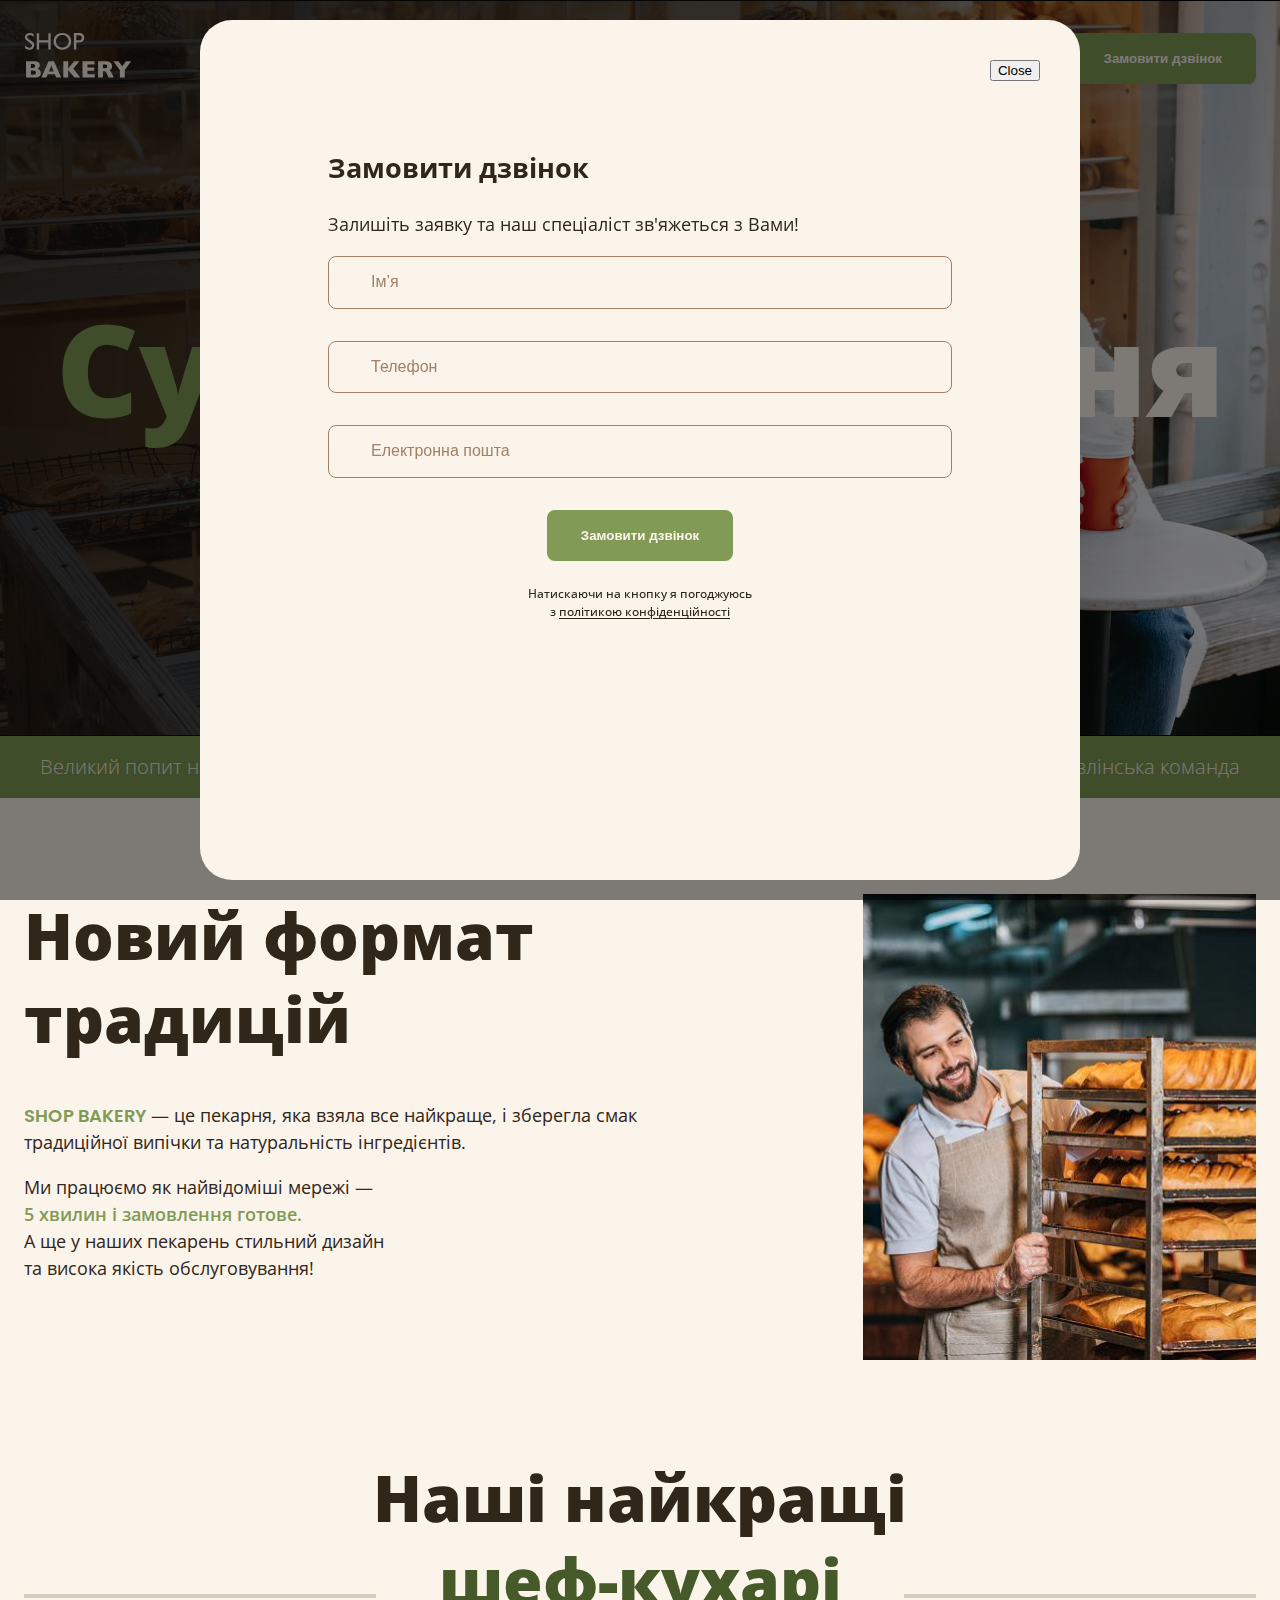
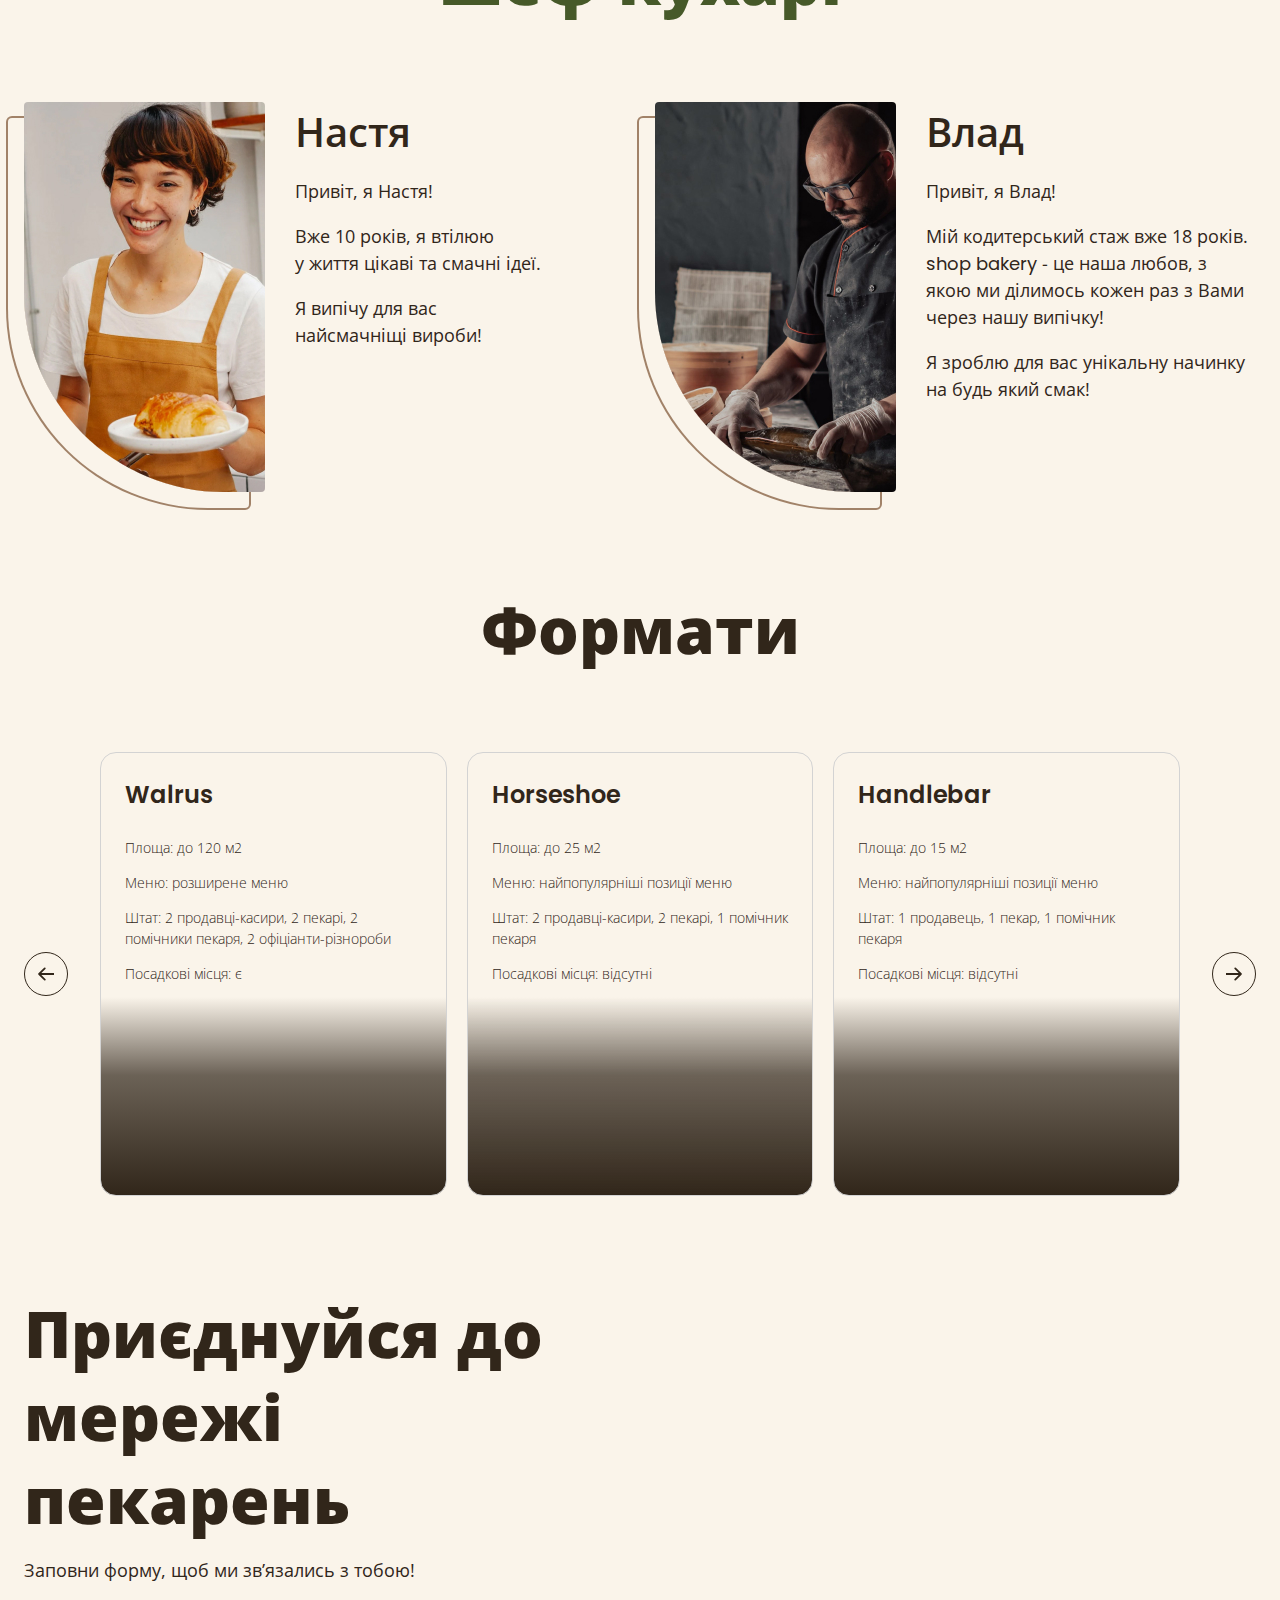
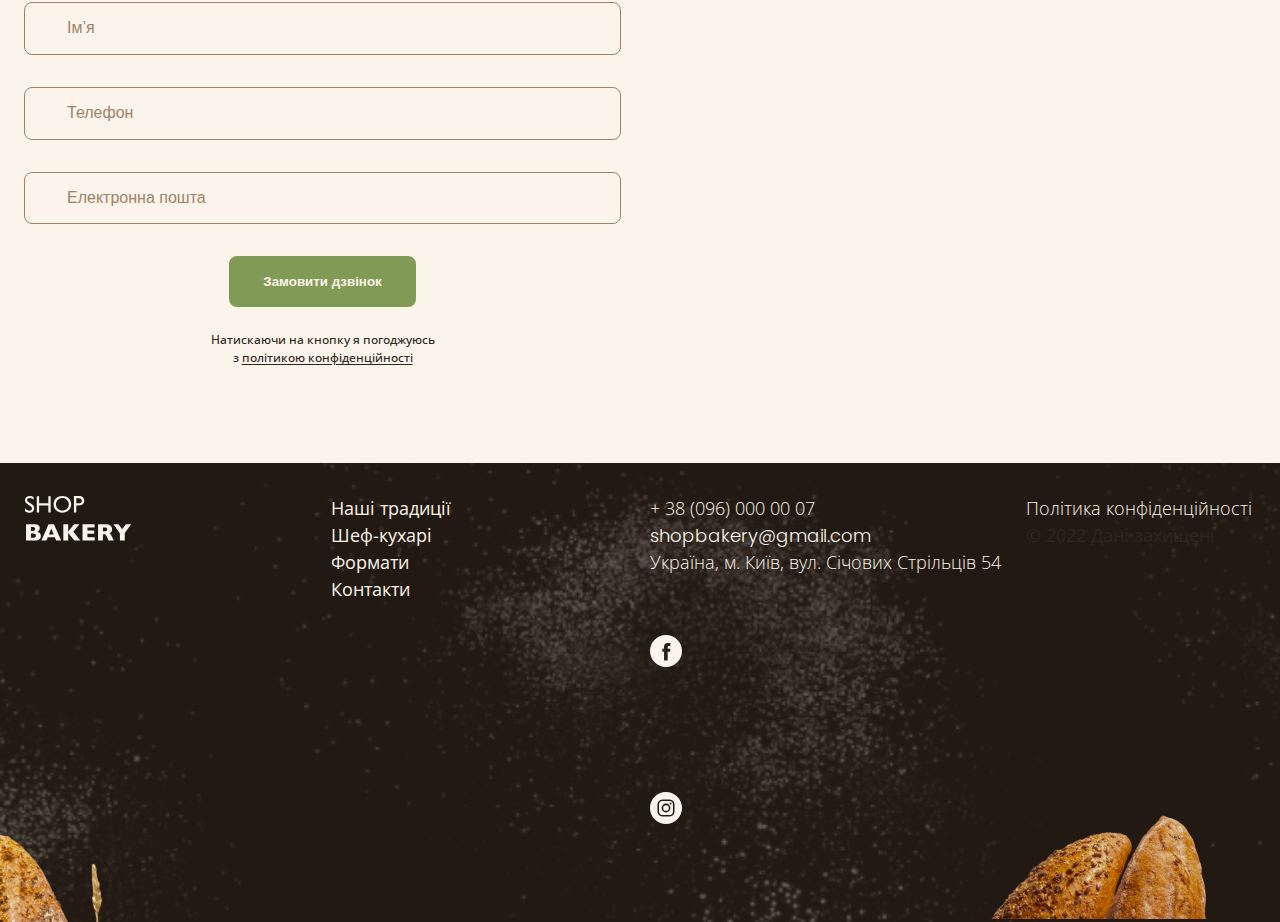
==== commit 8dbca798: "Updated feedback form and modal window: added new fields for name, phone and email, changed the path" ====
--- a/index.html
+++ b/index.html
@@ -22,7 +22,7 @@
     />
 
     <!-- Styles -->
-    <link rel="stylesheet" href="./css/styles.css" />
+    <link rel="stylesheet" href="./css/main.css" />
   </head>
   <body>
     <header class="header">
@@ -222,7 +222,48 @@
             <div class="contact-form">
               <h2 class="contact-title section-title">Приєднуйся до мережі пекарень</h2>
               <p>Заповни форму, щоб ми звʼязались з тобою!</p>
-              <!-- form -->
+              <form name="contact-form" autocomplete="off">
+                <div class="form-field">
+                  <label class="form-label visually-hidden" for="user-name">Ім’я</label>
+                  <input
+                    class="form-input"
+                    type="text"
+                    name="user-name"
+                    id="user-name"
+                    placeholder="Ім’я"
+                  />
+                </div>
+
+                <div class="form-field">
+                  <label class="form-label visually-hidden" for="user-tel">Телефон</label>
+                  <input
+                    class="form-input"
+                    type="tel"
+                    name="user-tel"
+                    id="user-tel"
+                    placeholder="Телефон"
+                  />
+                </div>
+
+                <div class="form-field">
+                  <label class="form-label visually-hidden" for="user-email">
+                    Електронна пошта
+                  </label>
+                  <input
+                    class="form-input"
+                    type="email"
+                    name="user-email"
+                    id="user-email"
+                    placeholder="Електронна пошта"
+                  />
+                </div>
+
+                <button class="form-button button" type="submit">Замовити дзвінок</button>
+                <p class="form-terms">
+                  Натискаючи на кнопку я погоджуюсь з
+                  <a class="form-terms-link" href="#">політикою конфіденційності</a>
+                </p>
+              </form>
             </div>
             <iframe
               class="contact-map"
@@ -291,9 +332,54 @@
         </div>
       </div>
     </footer>
-    <div class="backdrop is-hidden">
+    <div class="backdrop">
       <div class="modal">
         <button class="modal-btn-close" type="button">Close</button>
+        <h2>Замовити дзвінок</h2>
+        <p>Залишіть заявку та наш спеціаліст зв'яжеться з Вами!</p>
+        <form name="modal-form" autocomplete="off">
+          <div class="form-field">
+            <label class="form-label visually-hidden" for="user-name">Ім’я</label>
+            <input
+              class="form-input"
+              type="text"
+              name="user-name"
+              id="user-name"
+              placeholder="Ім’я"
+              required
+            />
+          </div>
+
+          <div class="form-field">
+            <label class="form-label visually-hidden" for="user-tel">Телефон</label>
+            <input
+              class="form-input"
+              type="tel"
+              name="user-tel"
+              id="user-tel"
+              placeholder="Телефон"
+              required
+            />
+          </div>
+
+          <div class="form-field">
+            <label class="form-label visually-hidden" for="user-email">Електронна пошта</label>
+            <input
+              class="form-input"
+              type="email"
+              name="user-email"
+              id="user-email"
+              placeholder="Електронна пошта"
+              required
+            />
+          </div>
+
+          <button class="form-button button" type="submit">Замовити дзвінок</button>
+          <p class="form-terms">
+            Натискаючи на кнопку я погоджуюсь з
+            <a class="form-terms-link" href="#">політикою конфіденційності</a>
+          </p>
+        </form>
       </div>
     </div>
 
--- a/css/main.css
+++ b/css/main.css
@@ -0,0 +1,665 @@
+@charset "UTF-8";
+:root {
+  --color-primary-dark: #31261a;
+  --color-primary-light: #faf4ea;
+  --color-secondary-light: #a18268;
+  --color-brand-dark: #465929;
+  --color-brand-normal: #819b57;
+  --color-brand-light: #cfcfbc;
+}
+
+/* Base */
+*,
+*::before,
+*::after {
+  -webkit-box-sizing: border-box;
+          box-sizing: border-box;
+}
+
+body {
+  background-color: var(--color-primary-light);
+  margin: 0;
+  color: var(--color-primary-dark);
+  font-family: "Open Sans", sans-serif;
+  font-size: 18px;
+  font-weight: 400;
+  line-height: 1.5; /* 1.5 times the font-size 27px / 18px */
+}
+
+[lang=en] {
+  font-family: "Poppins", sans-serif;
+}
+
+h1,
+h2,
+h3,
+h4,
+h5,
+h6,
+p {
+  margin-top: 0;
+}
+
+a {
+  display: inline-block;
+}
+
+address {
+  font-style: normal;
+}
+
+ul {
+  margin: 0;
+  padding: 0;
+  list-style-type: none;
+}
+
+.visually-hidden {
+  position: absolute;
+  left: -10000px;
+  top: auto;
+  width: 1px;
+  height: 1px;
+  overflow: hidden;
+}
+
+.section {
+  padding: 48px 0;
+}
+
+.container {
+  width: 100%;
+  max-width: 1288px;
+  margin: 0 auto;
+  padding: 0 24px;
+}
+
+/* 1288px = 1240 + 24 + 24 (С padding)*/
+/* Button */
+.button {
+  padding: 16px 32px;
+  color: var(--color-primary-light);
+  font-weight: 600;
+  background-color: var(--color-brand-normal);
+  border: 2px solid var(--color-brand-normal);
+  border-radius: 8px;
+  cursor: pointer;
+}
+
+.button:hover {
+  background-color: transparent;
+  color: var(--color-brand-dark);
+}
+
+/* Link */
+.link {
+  color: var(--color-primary-light);
+  text-decoration: none;
+  -webkit-transition: color 0.3s;
+  transition: color 0.3s;
+}
+
+.link:hover {
+  color: var(--color-brand-normal);
+}
+
+/* Header */
+.header {
+  position: absolute;
+  top: 0;
+  left: 0;
+  width: 100%;
+  padding-top: 32px;
+}
+.header .header-container {
+  display: -webkit-box;
+  display: -ms-flexbox;
+  display: flex;
+  -webkit-box-align: center;
+      -ms-flex-align: center;
+          align-items: center;
+  gap: 40px;
+}
+
+.header-container {
+  display: -webkit-box;
+  display: -ms-flexbox;
+  display: flex;
+  -webkit-box-align: center;
+      -ms-flex-align: center;
+          align-items: center;
+  gap: 40px;
+}
+
+.header-nav {
+  display: -webkit-box;
+  display: -ms-flexbox;
+  display: flex;
+  -webkit-box-align: center;
+      -ms-flex-align: center;
+          align-items: center;
+  -webkit-box-flex: 1;
+      -ms-flex-positive: 1;
+          flex-grow: 1;
+  gap: 40px;
+}
+
+.header-menu {
+  display: -webkit-box;
+  display: -ms-flexbox;
+  display: flex;
+  gap: 64px;
+  -webkit-box-flex: 1;
+      -ms-flex-positive: 1;
+          flex-grow: 1;
+  -webkit-box-pack: center;
+      -ms-flex-pack: center;
+          justify-content: center;
+}
+
+/* Hero section */
+.hero-section {
+  padding: 272px 0;
+  background-image: linear-gradient(102.76deg, rgba(18, 18, 17, 0.78) 2.03%, rgba(18, 18, 17, 0.6) 58.46%, rgba(18, 18, 17, 0) 90.36%), url(../img/hero-section-background.jpg);
+  background-repeat: no-repeat;
+  background-position: center top;
+  background-size: cover;
+}
+
+.hero-title {
+  margin-bottom: 0;
+  color: var(--color-primary-light);
+  text-align: center;
+  font-size: 128px;
+  font-weight: 900;
+}
+
+.hero-title .accent {
+  color: var(--color-brand-normal);
+}
+
+/* Advantages section */
+.advantages-section {
+  padding: 16px;
+  background-color: var(--color-brand-normal);
+}
+
+.advantages-list {
+  display: -webkit-box;
+  display: -ms-flexbox;
+  display: flex;
+  -webkit-box-pack: justify;
+      -ms-flex-pack: justify;
+          justify-content: space-between;
+  gap: 40px;
+}
+
+.advantages-item {
+  color: var(--color-primary-light);
+  font-size: 20px;
+  font-weight: 300;
+}
+
+.section-title {
+  font-size: 64px;
+  font-weight: 900;
+  line-height: 1.3;
+}
+
+.section-title.centered {
+  text-align: center;
+}
+
+.section-title .accent {
+  color: var(--color-brand-dark);
+}
+
+/* Traditions section */
+.traditions-section {
+  padding-top: 96px;
+}
+
+.traditions-container {
+  display: -webkit-box;
+  display: -ms-flexbox;
+  display: flex;
+  -webkit-box-pack: justify;
+      -ms-flex-pack: justify;
+          justify-content: space-between;
+  gap: 40px;
+}
+
+.traditions-content {
+  max-width: 710px;
+}
+
+.traditions-title {
+  margin-bottom: 42px;
+}
+
+.traditions-text .brand {
+  color: var(--color-brand-normal);
+  font-weight: 600;
+}
+
+.traditions-text .uppercase {
+  text-transform: uppercase;
+}
+
+/* Chefs section */
+.chefs-title {
+  position: relative;
+  margin: 0 auto 80px;
+}
+
+.chefs-title::before,
+.chefs-title::after {
+  position: absolute; /*автоматически становится блочным, не нужно устанавлиывть display:block*/
+  bottom: 24px;
+  width: 352px;
+  border: 2px solid var(--color-brand-light);
+  content: "";
+}
+
+.chefs-title::before {
+  left: 0;
+}
+
+.chefs-title::after {
+  right: 0;
+}
+
+.chefs-list {
+  display: -webkit-box;
+  display: -ms-flexbox;
+  display: flex;
+  gap: 40px 30px;
+  -ms-flex-wrap: wrap;
+      flex-wrap: wrap;
+}
+
+.chefs-item {
+  -ms-flex-preferred-size: calc((100% - 30px) / 2);
+      flex-basis: calc((100% - 30px) / 2);
+  gap: 30px;
+}
+
+.chef-card {
+  display: -webkit-box;
+  display: -ms-flexbox;
+  display: flex;
+  gap: 30px;
+}
+
+.chef-text {
+  margin-bottom: 24px;
+}
+
+.chef-text p:last-child {
+  margin-bottom: 0;
+}
+
+.chef-photo {
+  /* width: Fixed (241px) px;
+  height: Fixed (390px) px;
+  gap: 0px; */
+  border-radius: 4px 4px 4px 200px;
+  /* opacity: 0px; */
+  -webkit-box-shadow: -16px 16px 0 0 var(--color-primary-light), -16px 16px 0 2px var(--color-secondary-light);
+          box-shadow: -16px 16px 0 0 var(--color-primary-light), -16px 16px 0 2px var(--color-secondary-light);
+}
+
+.chef-title {
+  margin-bottom: 16px;
+  font-size: 40px;
+  font-weight: 600;
+}
+
+/* Formats section */
+.formats-container {
+  display: -webkit-box;
+  display: -ms-flexbox;
+  display: flex;
+  -webkit-box-align: center;
+      -ms-flex-align: center;
+          align-items: center;
+  gap: 32px;
+}
+
+.formats-list {
+  display: -webkit-box;
+  display: -ms-flexbox;
+  display: flex;
+  -ms-flex-wrap: wrap;
+      flex-wrap: wrap;
+  -webkit-box-align: stretch;
+      -ms-flex-align: stretch;
+          align-items: stretch;
+  gap: 20px;
+}
+
+.formats-item {
+  -ms-flex-preferred-size: calc((100% - 40px) / 3);
+      flex-basis: calc((100% - 40px) / 3);
+}
+
+.format-card {
+  height: 444px;
+  padding: 24px;
+  background-image: -webkit-gradient(linear, left top, left bottom, color-stop(55.21%, rgba(49, 38, 26, 0)), color-stop(72.92%, rgba(49, 38, 26, 0.71)), to(#31261a));
+  background-image: linear-gradient(180deg, rgba(49, 38, 26, 0) 55.21%, rgba(49, 38, 26, 0.71) 72.92%, #31261a 100%);
+  border: 1px solid lightgray;
+  border-radius: 16px;
+  -webkit-transition: -webkit-transform 0.3s;
+  transition: -webkit-transform 0.3s;
+  transition: transform 0.3s;
+  transition: transform 0.3s, -webkit-transform 0.3s;
+}
+
+.format-card:hover {
+  -webkit-transform: scale(1.05);
+          transform: scale(1.05);
+}
+
+.formats-title {
+  margin-bottom: 80px;
+}
+
+.format-title {
+  font-size: 24px;
+  font-weight: 600;
+}
+
+.format-text {
+  font-size: 14px;
+  font-weight: 300;
+}
+
+/* Carousel */
+.carousel-button {
+  display: -webkit-box;
+  display: -ms-flexbox;
+  display: flex;
+  -webkit-box-align: center;
+      -ms-flex-align: center;
+          align-items: center;
+  -webkit-box-pack: center;
+      -ms-flex-pack: center;
+          justify-content: center;
+  -ms-flex-negative: 0;
+      flex-shrink: 0;
+  width: 44px;
+  height: 44px;
+  padding: 0;
+  fill: var(--color-primary-dark);
+  background-color: transparent;
+  border-radius: 50%;
+  border: 1px solid var(--color-primary-dark);
+  cursor: pointer;
+}
+
+.carousel-button:hover {
+  background-color: var(--color-primary-dark);
+  fill: var(--color-primary-light);
+}
+
+.carousel-button.next {
+  -webkit-transform: rotate(180deg);
+          transform: rotate(180deg);
+}
+
+/* Contact section */
+.contact-section {
+  padding-bottom: 96px;
+}
+
+.contact-container {
+  display: -webkit-box;
+  display: -ms-flexbox;
+  display: flex;
+  gap: 32px;
+}
+
+.contact-map {
+  -ms-flex-negative: 0;
+      flex-shrink: 0;
+  border-radius: 16px;
+  border: none;
+}
+
+.contact-title {
+  margin-bottom: 16px;
+}
+
+/* Footer */
+.footer {
+  padding: 32px 0;
+  position: relative;
+  background-color: var(--color-primary-dark);
+  background-image: url(../img/footer-background.png);
+  background-repeat: no-repeat;
+  background-size: cover;
+  background-position: center;
+}
+
+.footer::before,
+.footer::after {
+  position: absolute;
+  bottom: 0;
+  background-repeat: no-repeat;
+  content: "";
+}
+
+.footer::before {
+  width: 180px;
+  height: 120px;
+  left: 0;
+  background-image: url("../img/decor-bread-small.png");
+}
+
+.footer::after {
+  width: 380px;
+  height: 190px;
+  right: 0;
+  background-image: url("../img/decor-bread-large.png");
+}
+
+.footer-container {
+  display: -webkit-box;
+  display: -ms-flexbox;
+  display: flex;
+  gap: 20px;
+}
+
+.footer-nav,
+.footer-address {
+  display: -webkit-box;
+  display: -ms-flexbox;
+  display: flex;
+  -ms-flex-preferred-size: 50%;
+      flex-basis: 50%;
+  gap: 20px;
+}
+
+.footer-logo,
+.footer-menu {
+  -webkit-box-flex: 1;
+      -ms-flex-positive: 1;
+          flex-grow: 1;
+}
+
+.address-list,
+.address-info {
+  -webkit-box-flex: 1;
+      -ms-flex-positive: 1;
+          flex-grow: 1;
+}
+
+.address-link {
+  color: var(--color-primary-light);
+  font-style: 16px;
+  font-weight: 300;
+  text-decoration: none;
+}
+
+.address-link:hover {
+  color: var(--color-brand-normal);
+}
+
+.address-icon {
+  fill: var(--color-primary-light);
+}
+
+.address-icon:hover {
+  fill: var(--color-brand-normal);
+}
+
+.address-copyright {
+  font-style: 14px;
+}
+
+/* Modal */
+.backdrop {
+  position: fixed;
+  top: 0;
+  left: 0;
+  right: 0;
+  bottom: 0;
+  display: -webkit-box;
+  display: -ms-flexbox;
+  display: flex;
+  -webkit-box-align: center;
+      -ms-flex-align: center;
+          align-items: center;
+  -webkit-box-pack: center;
+      -ms-flex-pack: center;
+          justify-content: center;
+  padding: 20px 0;
+  background-color: rgba(0, 0, 0, 0.5);
+  -webkit-transition: opacity 0.3s, visibility 0.3s;
+  transition: opacity 0.3s, visibility 0.3s;
+}
+
+.backdrop.is-hidden {
+  opacity: 0;
+  visibility: hidden;
+  pointer-events: none;
+  /* display: none; не подходит т к на него нельзя кинуть анимацию*/
+}
+
+.modal {
+  position: relative;
+  width: 100%;
+  max-width: 880px;
+  height: 100%;
+  max-height: 880px;
+  padding: 128px;
+  background-color: var(--color-primary-light);
+  border-radius: 32px;
+  overflow-y: auto;
+}
+
+.modal-btn-close {
+  position: absolute;
+  top: 40px;
+  right: 40px;
+}
+
+/* Form */
+.form-field {
+  position: relative;
+  margin-bottom: 32px;
+}
+
+.form-label {
+  position: absolute;
+  top: 16px;
+  left: 42px;
+}
+
+/* .form-field:focus-within .form-label {
+  transform: translate(-36px, -40px);
+} */
+.form-input {
+  padding: 16px 42px;
+  width: 100%;
+  font-size: 16px;
+  line-height: 1.17;
+  border-radius: 8px;
+  border: 1px solid var(--color-secondary-light);
+  background-color: transparent;
+}
+
+.form-input:focus {
+  border-color: var(--color-brand-normal);
+  outline: none;
+}
+
+.form-input::-webkit-input-placeholder {
+  color: var(--color-secondary-light);
+  font-size: 16px;
+  line-height: 1.17;
+}
+
+.form-input::-moz-placeholder {
+  color: var(--color-secondary-light);
+  font-size: 16px;
+  line-height: 1.17;
+}
+
+.form-input:-ms-input-placeholder {
+  color: var(--color-secondary-light);
+  font-size: 16px;
+  line-height: 1.17;
+}
+
+.form-input::-ms-input-placeholder {
+  color: var(--color-secondary-light);
+  font-size: 16px;
+  line-height: 1.17;
+}
+
+.form-input::placeholder {
+  color: var(--color-secondary-light);
+  font-size: 16px;
+  line-height: 1.17;
+}
+
+.form-input:focus::-webkit-input-placeholder {
+  color: var(--color-primary-dark);
+}
+
+.form-input:focus::-moz-placeholder {
+  color: var(--color-primary-dark);
+}
+
+.form-input:focus:-ms-input-placeholder {
+  color: var(--color-primary-dark);
+}
+
+.form-input:focus::-ms-input-placeholder {
+  color: var(--color-primary-dark);
+}
+
+.form-input:focus::placeholder {
+  color: var(--color-primary-dark);
+}
+
+.form-button {
+  display: block;
+  margin: 0 auto 24px;
+}
+
+.form-terms {
+  margin: 0 auto;
+  max-width: 224px;
+  font-weight: 500;
+  font-size: 12px;
+  line-height: 1, 5;
+  text-align: center;
+}
+
+.form-terms-link {
+  color: var(--color-primary-dark);
+  text-underline-offset: 2px;
+}/*# sourceMappingURL=main.css.map */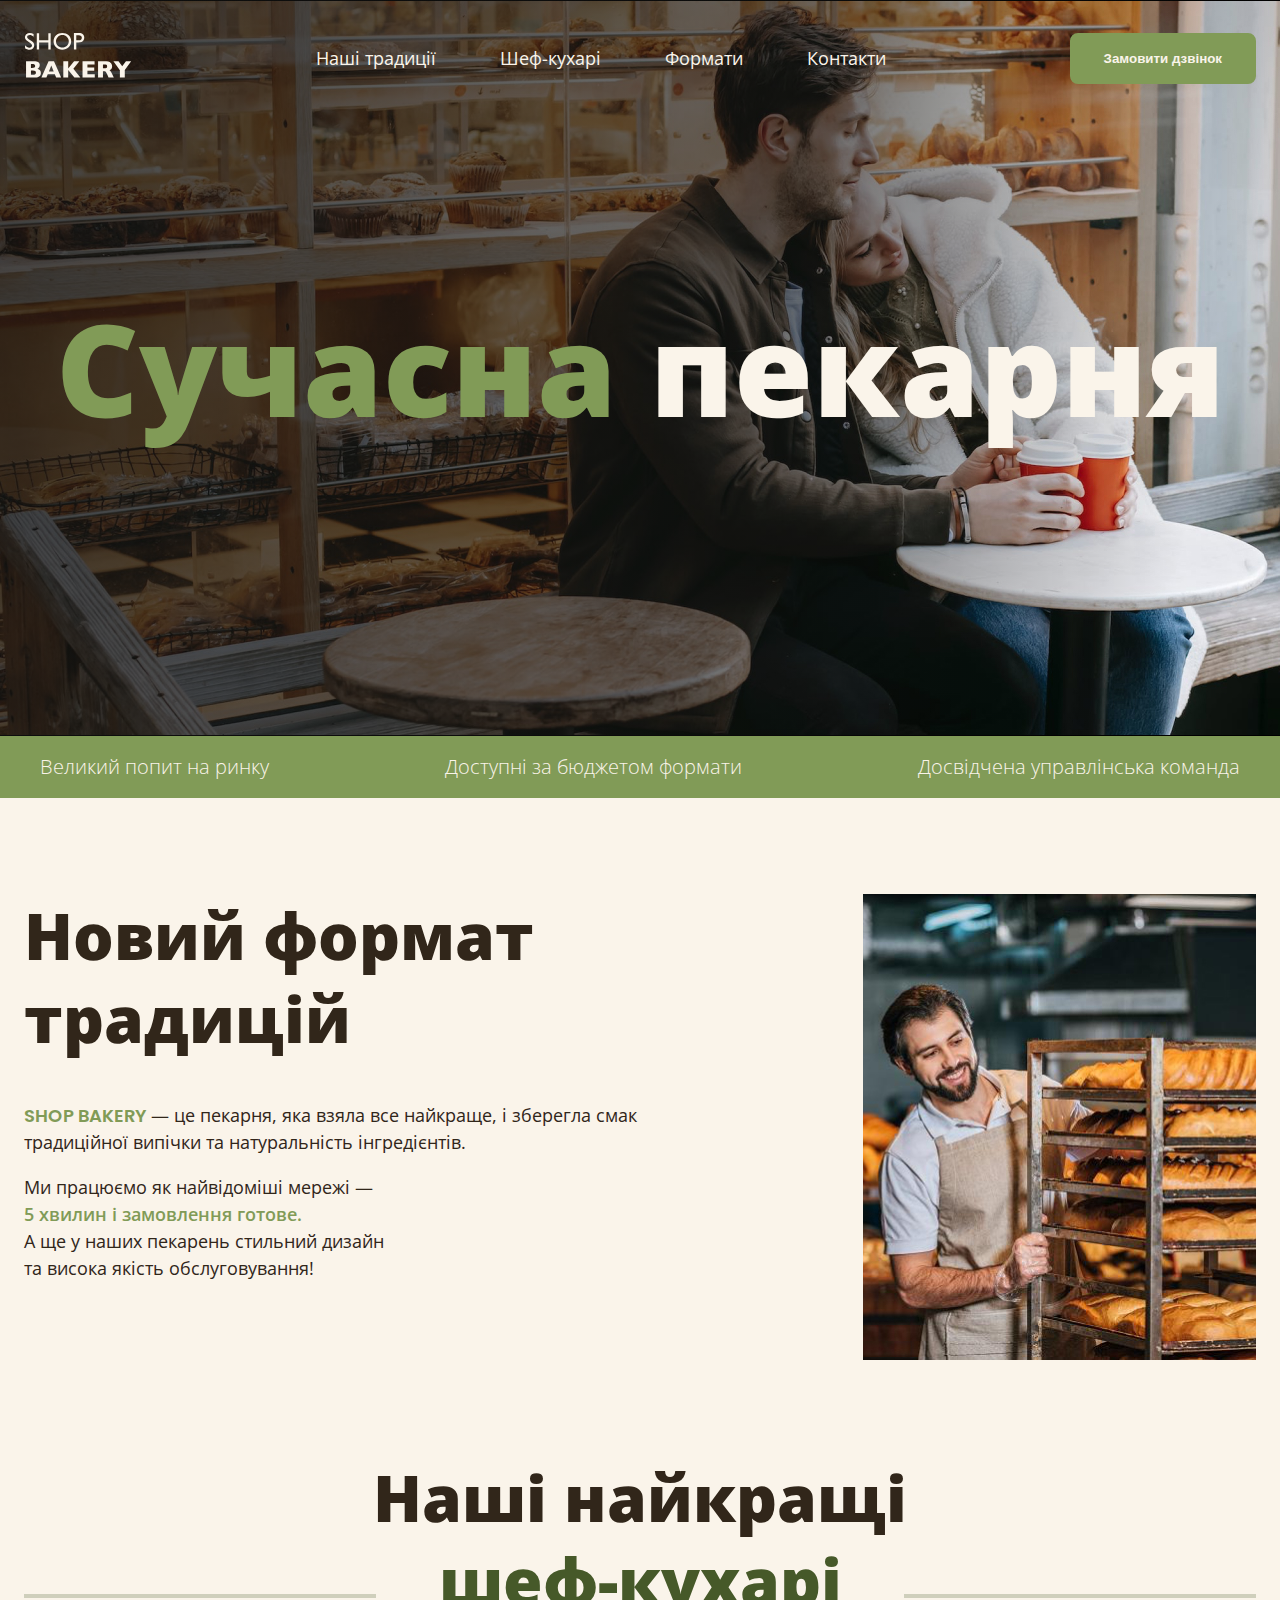
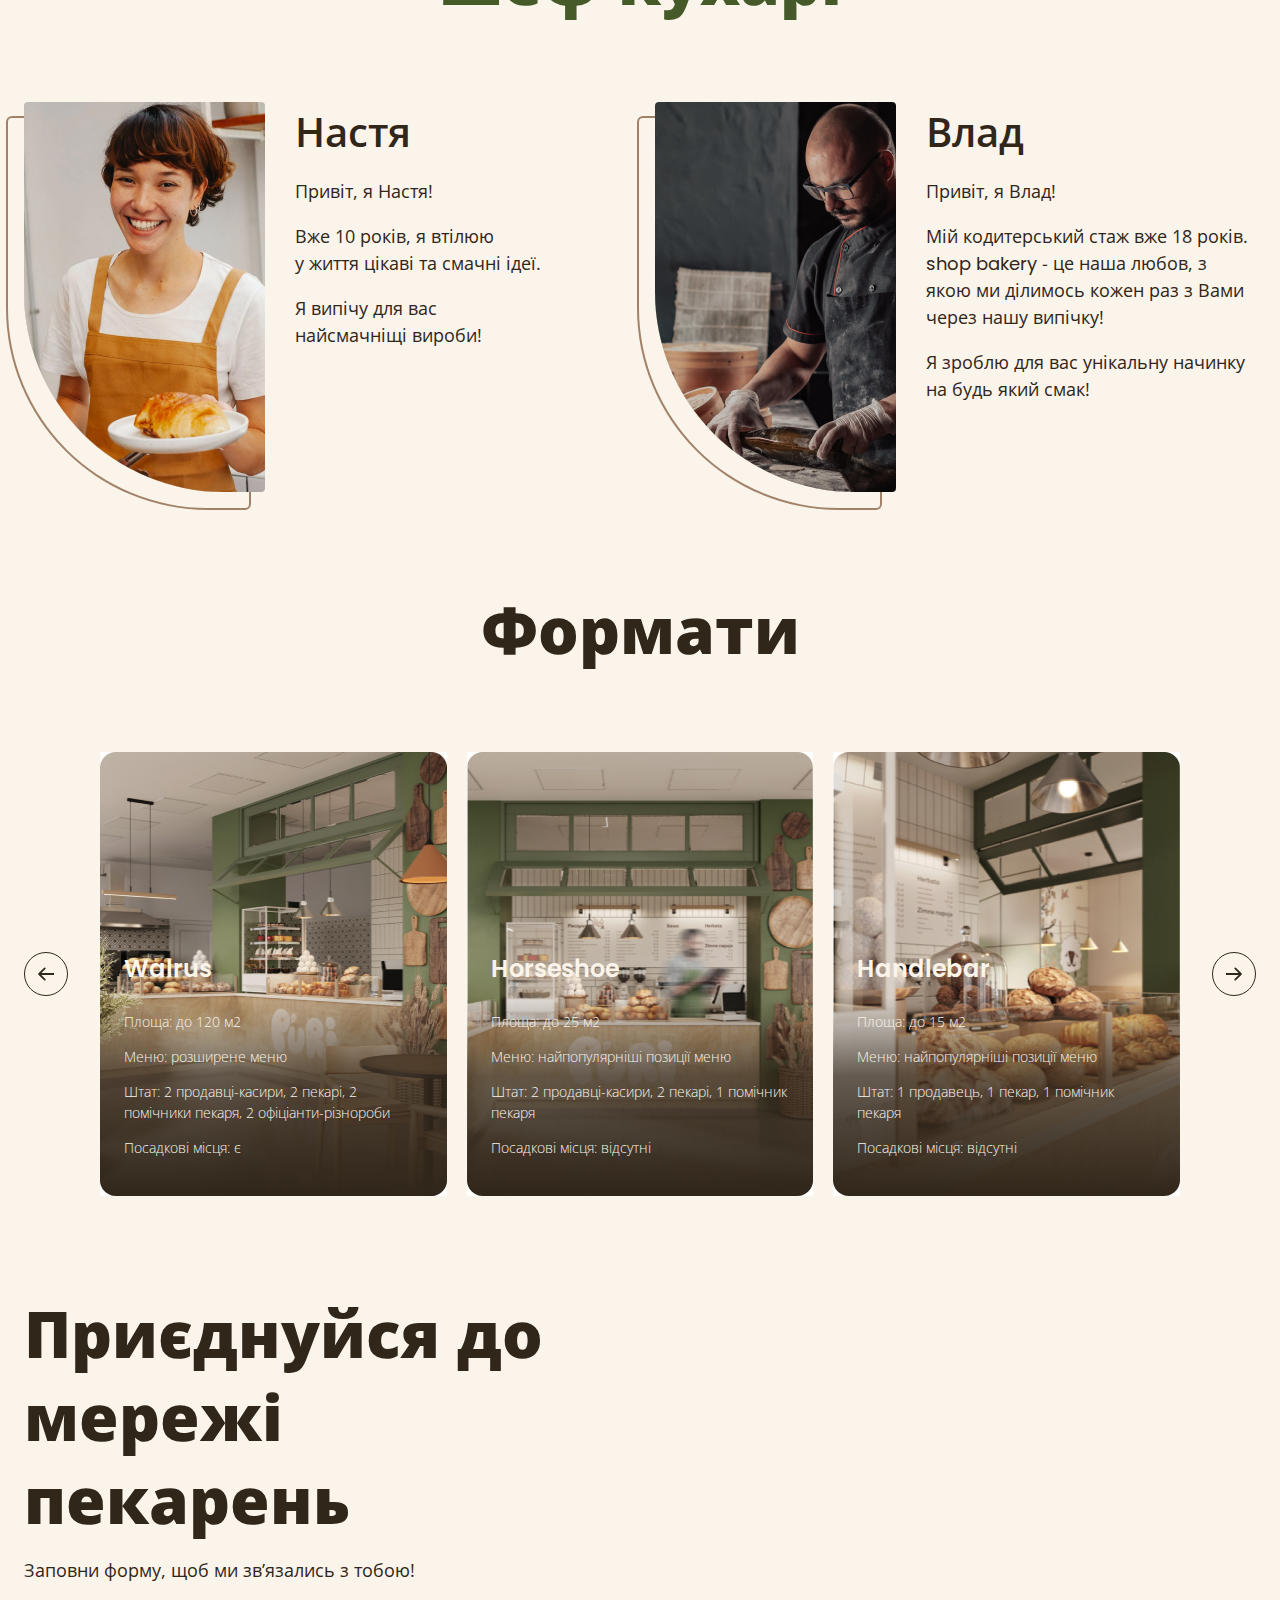
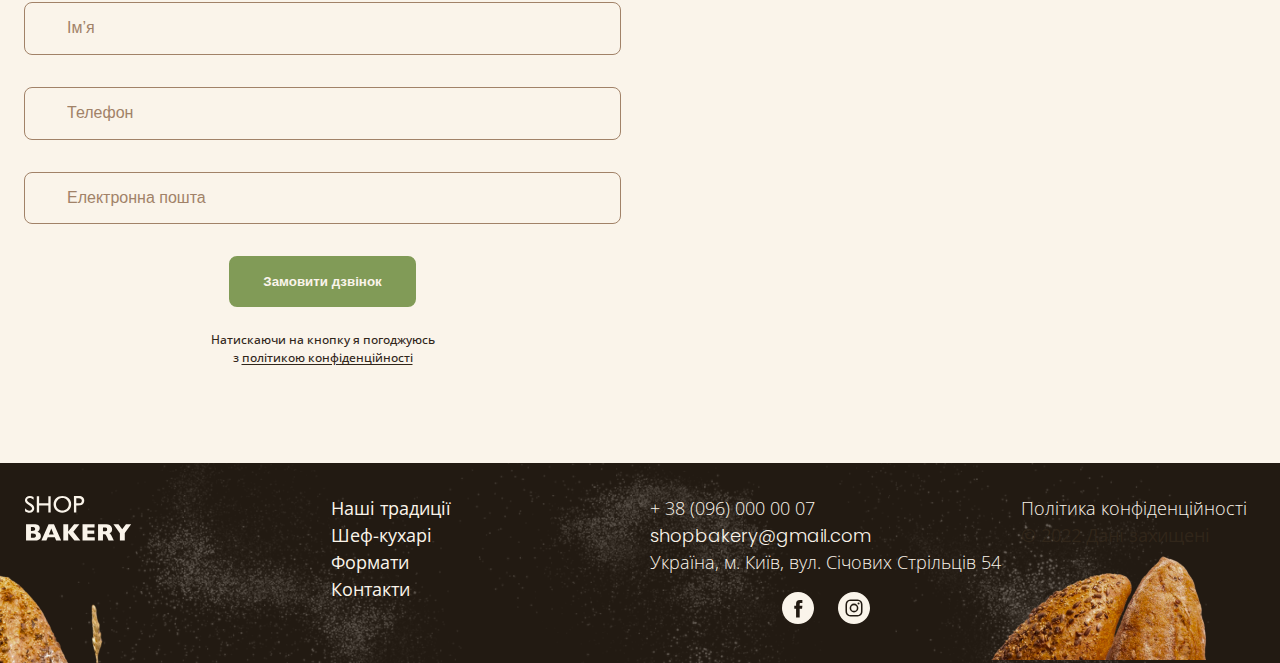
==== commit 93912e56: "Added new styles and components: created sections, buttons, chef cards and modal windows, improved l" ====
--- a/index.html
+++ b/index.html
@@ -22,18 +22,18 @@
     />
 
     <!-- Styles -->
-    <link rel="stylesheet" href="./css/main.css" />
+    <link rel="stylesheet" href="./css/main.min.css" />
   </head>
   <body>
     <header class="header">
       <div class="container">
-        <div class="header-container">
-          <nav class="header-nav">
+        <div class="header__container">
+          <nav class="header__nav">
             <a href="./index.html">
               <img src="./img/logo.svg" alt="Логотип сучасної пекарні" />
             </a>
 
-            <ul class="header-menu">
+            <ul class="header__menu">
               <li><a class="link" href="#traditions-section">Наші традиції</a></li>
               <li><a class="link" href="#chefs-section">Шеф-кухарі</a></li>
               <li><a class="link" href="#formats-section">Формати</a></li>
@@ -149,6 +149,7 @@
             <ul class="formats-list">
               <li class="formats-item">
                 <article class="format-card">
+                  <img class="format-image" src="./img/walrus-format.jpg" alt="Walrus format" />
                   <h3 class="format-title" lang="en">Walrus</h3>
                   <div class="format-text">
                     <p>Площа: до 120 м2</p>
@@ -163,6 +164,11 @@
 
               <li class="formats-item">
                 <article class="format-card">
+                  <img
+                    class="format-image"
+                    src="./img/horseshoe-format.jpg"
+                    alt="Horseshoe format"
+                  />
                   <h3 class="format-title" lang="en">Horseshoe</h3>
                   <div class="format-text">
                     <p>Площа: до 25 м2</p>
@@ -175,6 +181,12 @@
 
               <li class="formats-item">
                 <article class="format-card">
+                  <img
+                    class="format-image"
+                    src="./img/handlebar-format.jpg"
+                    alt="Handlebar format"
+                  />
+
                   <h3 class="format-title" lang="en">Handlebar</h3>
                   <div class="format-text">
                     <p>Площа: до 15 м2</p>
@@ -295,35 +307,37 @@
             </ul>
           </nav>
           <address class="footer-address">
-            <ul class="address-list">
-              <li>
-                <a class="address-link" href="tel:+ 38 (096) 000 00 07">+ 38 (096) 000 00 07</a>
-              </li>
-              <li>
-                <a class="address-link" href="mailto:shopbakery@gmail.com" lang="en">
-                  shopbakery@gmail.com
-                </a>
-              </li>
-              <li>
-                <a class="address-link" href="https://g.co/kgs/xXMUejT" target="_blank">
-                  Україна, м. Київ, вул. Січових Стрільців 54
-                </a>
-              </li>
-              <li>
+            <div class="footer__contacts">
+              <ul class="address-list">
+                <li>
+                  <a class="address-link" href="tel:+ 38 (096) 000 00 07">+ 38 (096) 000 00 07</a>
+                </li>
+                <li>
+                  <a class="address-link" href="mailto:shopbakery@gmail.com" lang="en">
+                    shopbakery@gmail.com
+                  </a>
+                </li>
+                <li>
+                  <a class="address-link" href="https://g.co/kgs/xXMUejT" target="_blank">
+                    Україна, м. Київ, вул. Січових Стрільців 54
+                  </a>
+                </li>
+              </ul>
+              <div class="footer__socials">
                 <a href="#">
-                  <svg class="address-icon" width="32px" heigh="32">
+                  <svg class="address-icon" width="32px" height="32">
                     <use href="./img/icons.svg#icon-facebook"></use>
                   </svg>
                 </a>
-              </li>
-              <li>
+
                 <a href="#">
-                  <svg class="address-icon" width="32px" heigh="32">
+                  <svg class="address-icon" width="32px" height="32">
                     <use href="./img/icons.svg#icon-instagram"></use>
                   </svg>
                 </a>
-              </li>
-            </ul>
+              </div>
+            </div>
+
             <div class="address-info">
               <a class="address-link" href="#" target="_blank">Політика конфіденційності</a>
               <p class="address-copyright">&copy; 2022 Дані захищені</p>
@@ -332,7 +346,7 @@
         </div>
       </div>
     </footer>
-    <div class="backdrop">
+    <div class="backdrop is-hidden">
       <div class="modal">
         <button class="modal-btn-close" type="button">Close</button>
         <h2>Замовити дзвінок</h2>
--- a/css/main.min.css
+++ b/css/main.min.css
@@ -0,0 +1 @@
+:root{--color-primary-dark: #31261a;--color-primary-light: #faf4ea;--color-secondary-light: #a18268;--color-brand-dark: #465929;--color-brand-normal: #819b57;--color-brand-light: #cfcfbc}*,*::before,*::after{-webkit-box-sizing:border-box;box-sizing:border-box}body{background-color:var(--color-primary-light);margin:0;color:var(--color-primary-dark);font-family:"Open Sans",sans-serif;font-size:18px;font-weight:400;line-height:1.5}[lang=en]{font-family:"Poppins",sans-serif}h1,h2,h3,h4,h5,h6,p{margin-top:0}a{display:inline-block}address{font-style:normal}ul{margin:0;padding:0;list-style-type:none}.visually-hidden{position:absolute;left:-10000px;top:auto;width:1px;height:1px;overflow:hidden}.button{padding:16px 32px;color:var(--color-primary-light);font-weight:600;background-color:var(--color-brand-normal);border:2px solid var(--color-brand-normal);border-radius:8px;cursor:pointer}.button:hover{background-color:rgba(0,0,0,0);color:var(--color-brand-dark)}.link{color:var(--color-primary-light);text-decoration:none;-webkit-transition:color .3s;transition:color .3s}.link:hover{color:var(--color-brand-normal)}.container{width:100%;max-width:1288px;margin:0 auto;padding:0 24px}.header{position:absolute;top:0;left:0;width:100%;padding-top:32px}.header__container{display:-webkit-box;display:-ms-flexbox;display:flex;-webkit-box-align:center;-ms-flex-align:center;align-items:center;gap:40px}.header__nav{display:-webkit-box;display:-ms-flexbox;display:flex;-webkit-box-align:center;-ms-flex-align:center;align-items:center;-webkit-box-flex:1;-ms-flex-positive:1;flex-grow:1;gap:40px}.header__menu{display:-webkit-box;display:-ms-flexbox;display:flex;gap:64px;-webkit-box-flex:1;-ms-flex-positive:1;flex-grow:1;-webkit-box-pack:center;-ms-flex-pack:center;justify-content:center}.hero-section{padding:272px 0;background-image:linear-gradient(102.76deg, rgba(18, 18, 17, 0.78) 2.03%, rgba(18, 18, 17, 0.6) 58.46%, rgba(18, 18, 17, 0) 90.36%),url(../img/hero-section-background.jpg);background-repeat:no-repeat;background-position:center top;background-size:cover}.hero-title{margin-bottom:0;color:var(--color-primary-light);text-align:center;font-size:128px;font-weight:900}.hero-title .accent{color:var(--color-brand-normal)}.section{padding:48px 0}.advantages-section{padding:16px;background-color:var(--color-brand-normal)}.advantages-list{display:-webkit-box;display:-ms-flexbox;display:flex;-webkit-box-pack:justify;-ms-flex-pack:justify;justify-content:space-between;gap:40px}.advantages-item{color:var(--color-primary-light);font-size:20px;font-weight:300}.section-title{font-size:64px;font-weight:900;line-height:1.3}.section-title.centered{text-align:center}.section-title .accent{color:var(--color-brand-dark)}.traditions-section{padding-top:96px}.traditions-container{display:-webkit-box;display:-ms-flexbox;display:flex;-webkit-box-pack:justify;-ms-flex-pack:justify;justify-content:space-between;gap:40px}.traditions-content{max-width:710px}.traditions-title{margin-bottom:42px}.traditions-text .brand{color:var(--color-brand-normal);font-weight:600}.traditions-text .uppercase{text-transform:uppercase}.chef-card{display:-webkit-box;display:-ms-flexbox;display:flex;gap:30px}.chefs-title{position:relative;margin:0 auto 80px}.chefs-title::before,.chefs-title::after{position:absolute;bottom:24px;width:352px;border:2px solid var(--color-brand-light);content:""}.chefs-title::before{left:0}.chefs-title::after{right:0}.chefs-list{display:-webkit-box;display:-ms-flexbox;display:flex;gap:40px 30px;-ms-flex-wrap:wrap;flex-wrap:wrap}.chefs-item{-ms-flex-preferred-size:calc((100% - 30px)/2);flex-basis:calc((100% - 30px)/2);gap:30px}.chef-text{margin-bottom:24px}.chef-text p:last-child{margin-bottom:0}.chef-photo{border-radius:4px 4px 4px 200px;-webkit-box-shadow:-16px 16px 0 0 var(--color-primary-light),-16px 16px 0 2px var(--color-secondary-light);box-shadow:-16px 16px 0 0 var(--color-primary-light),-16px 16px 0 2px var(--color-secondary-light)}.chef-title{margin-bottom:16px;font-size:40px;font-weight:600}.format-card{position:relative;display:-webkit-box;display:-ms-flexbox;display:flex;-webkit-box-orient:vertical;-webkit-box-direction:normal;-ms-flex-direction:column;flex-direction:column;-webkit-box-pack:end;-ms-flex-pack:end;justify-content:flex-end;height:444px;padding:24px;background-image:-webkit-gradient(linear, left top, left bottom, color-stop(55.21%, rgba(49, 38, 26, 0)), color-stop(72.92%, rgba(49, 38, 26, 0.71)), to(#31261a));background-image:linear-gradient(180deg, rgba(49, 38, 26, 0) 55.21%, rgba(49, 38, 26, 0.71) 72.92%, #31261a 100%);border-radius:16px;-webkit-transition:-webkit-transform .3s;transition:-webkit-transform .3s;transition:transform .3s;transition:transform .3s, -webkit-transform .3s}.format-card:hover{-webkit-transform:scale(1.05);transform:scale(1.05)}.formats-container{display:-webkit-box;display:-ms-flexbox;display:flex;-webkit-box-align:center;-ms-flex-align:center;align-items:center;gap:32px}.formats-list{display:-webkit-box;display:-ms-flexbox;display:flex;-ms-flex-wrap:wrap;flex-wrap:wrap;-webkit-box-align:stretch;-ms-flex-align:stretch;align-items:stretch;gap:20px}.formats-item{-ms-flex-preferred-size:calc((100% - 40px)/3);flex-basis:calc((100% - 40px)/3)}.format-image{position:absolute;z-index:-1;top:0;left:0;width:100%;height:100%}.formats-title{margin-bottom:80px}.format-title{font-size:24px;font-weight:600;color:var(--color-primary-light)}.format-text{font-size:14px;font-weight:300;color:var(--color-primary-light)}.carousel-button{display:-webkit-box;display:-ms-flexbox;display:flex;-webkit-box-align:center;-ms-flex-align:center;align-items:center;-webkit-box-pack:center;-ms-flex-pack:center;justify-content:center;-ms-flex-negative:0;flex-shrink:0;width:44px;height:44px;padding:0;fill:var(--color-primary-dark);background-color:rgba(0,0,0,0);border-radius:50%;border:1px solid var(--color-primary-dark);cursor:pointer}.carousel-button:hover{background-color:var(--color-primary-dark);fill:var(--color-primary-light)}.carousel-button.next{-webkit-transform:rotate(180deg);transform:rotate(180deg)}.contact-section{padding-bottom:96px}.contact-container{display:-webkit-box;display:-ms-flexbox;display:flex;gap:32px}.contact-map{-ms-flex-negative:0;flex-shrink:0;border-radius:16px;border:none}.contact-title{margin-bottom:16px}.footer{padding:32px 0;position:relative;background-color:var(--color-primary-dark);background-image:url(../img/footer-background.png);background-repeat:no-repeat;background-size:cover;background-position:center}.footer::before,.footer::after{position:absolute;bottom:0;background-repeat:no-repeat;content:""}.footer::before{width:180px;height:120px;left:0;background-image:url("../img/decor-bread-small.png")}.footer::after{width:380px;height:190px;right:0;background-image:url("../img/decor-bread-large.png")}.footer-container{display:-webkit-box;display:-ms-flexbox;display:flex;gap:20px}.footer-nav,.footer-address{display:-webkit-box;display:-ms-flexbox;display:flex;-ms-flex-preferred-size:50%;flex-basis:50%;gap:20px}.footer__socials{display:-webkit-box;display:-ms-flexbox;display:flex;gap:24px;margin-top:16px;-webkit-box-pack:center;-ms-flex-pack:center;justify-content:center}.footer-logo,.footer-menu{-webkit-box-flex:1;-ms-flex-positive:1;flex-grow:1}.address-list,.address-info{-webkit-box-flex:1;-ms-flex-positive:1;flex-grow:1}.address-link{color:var(--color-primary-light);font-style:16px;font-weight:300;text-decoration:none}.address-link:hover{color:var(--color-brand-normal)}.address-icon{fill:var(--color-primary-light)}.address-icon:hover{fill:var(--color-brand-normal)}.address-copyright{font-style:14px}.backdrop{position:fixed;top:0;left:0;right:0;bottom:0;display:-webkit-box;display:-ms-flexbox;display:flex;-webkit-box-align:center;-ms-flex-align:center;align-items:center;-webkit-box-pack:center;-ms-flex-pack:center;justify-content:center;padding:20px 0;background-color:rgba(0,0,0,.5);-webkit-transition:opacity .3s,visibility .3s;transition:opacity .3s,visibility .3s}.backdrop.is-hidden{opacity:0;visibility:hidden;pointer-events:none}.modal{position:relative;width:100%;max-width:880px;height:100%;max-height:880px;padding:128px;background-color:var(--color-primary-light);border-radius:32px;overflow-y:auto}.modal-btn-close{position:absolute;top:40px;right:40px}.form-field{position:relative;margin-bottom:32px}.form-label{position:absolute;top:16px;left:42px}.form-input{padding:16px 42px;width:100%;font-size:16px;line-height:1.17;border-radius:8px;border:1px solid var(--color-secondary-light);background-color:rgba(0,0,0,0)}.form-input:focus{border-color:var(--color-brand-normal);outline:none}.form-input::-webkit-input-placeholder{color:var(--color-secondary-light);font-size:16px;line-height:1.17}.form-input::-moz-placeholder{color:var(--color-secondary-light);font-size:16px;line-height:1.17}.form-input:-ms-input-placeholder{color:var(--color-secondary-light);font-size:16px;line-height:1.17}.form-input::-ms-input-placeholder{color:var(--color-secondary-light);font-size:16px;line-height:1.17}.form-input::placeholder{color:var(--color-secondary-light);font-size:16px;line-height:1.17}.form-input:focus::-webkit-input-placeholder{color:var(--color-primary-dark)}.form-input:focus::-moz-placeholder{color:var(--color-primary-dark)}.form-input:focus:-ms-input-placeholder{color:var(--color-primary-dark)}.form-input:focus::-ms-input-placeholder{color:var(--color-primary-dark)}.form-input:focus::placeholder{color:var(--color-primary-dark)}.form-button{display:block;margin:0 auto 24px}.form-terms{margin:0 auto;max-width:224px;font-weight:500;font-size:12px;line-height:1,5;text-align:center}.form-terms-link{color:var(--color-primary-dark);text-underline-offset:2px}/*# sourceMappingURL=main.min.css.map */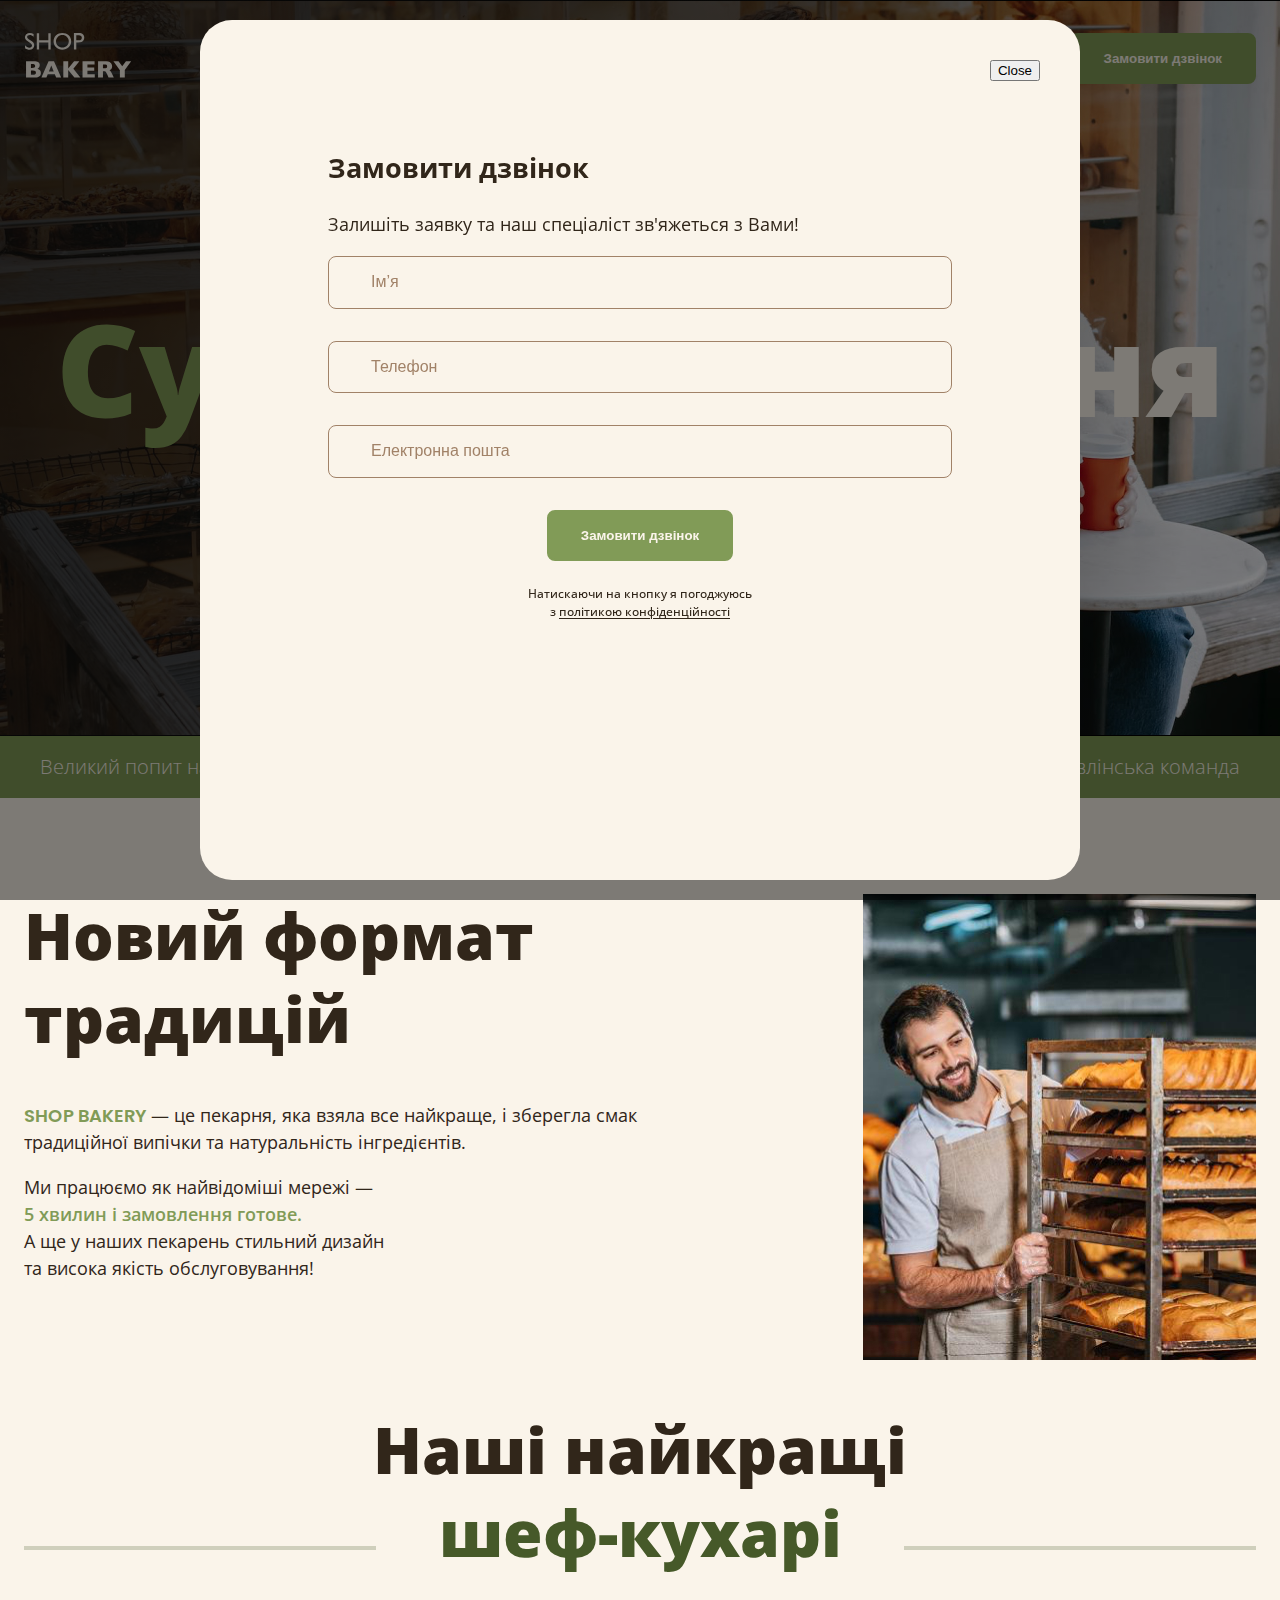
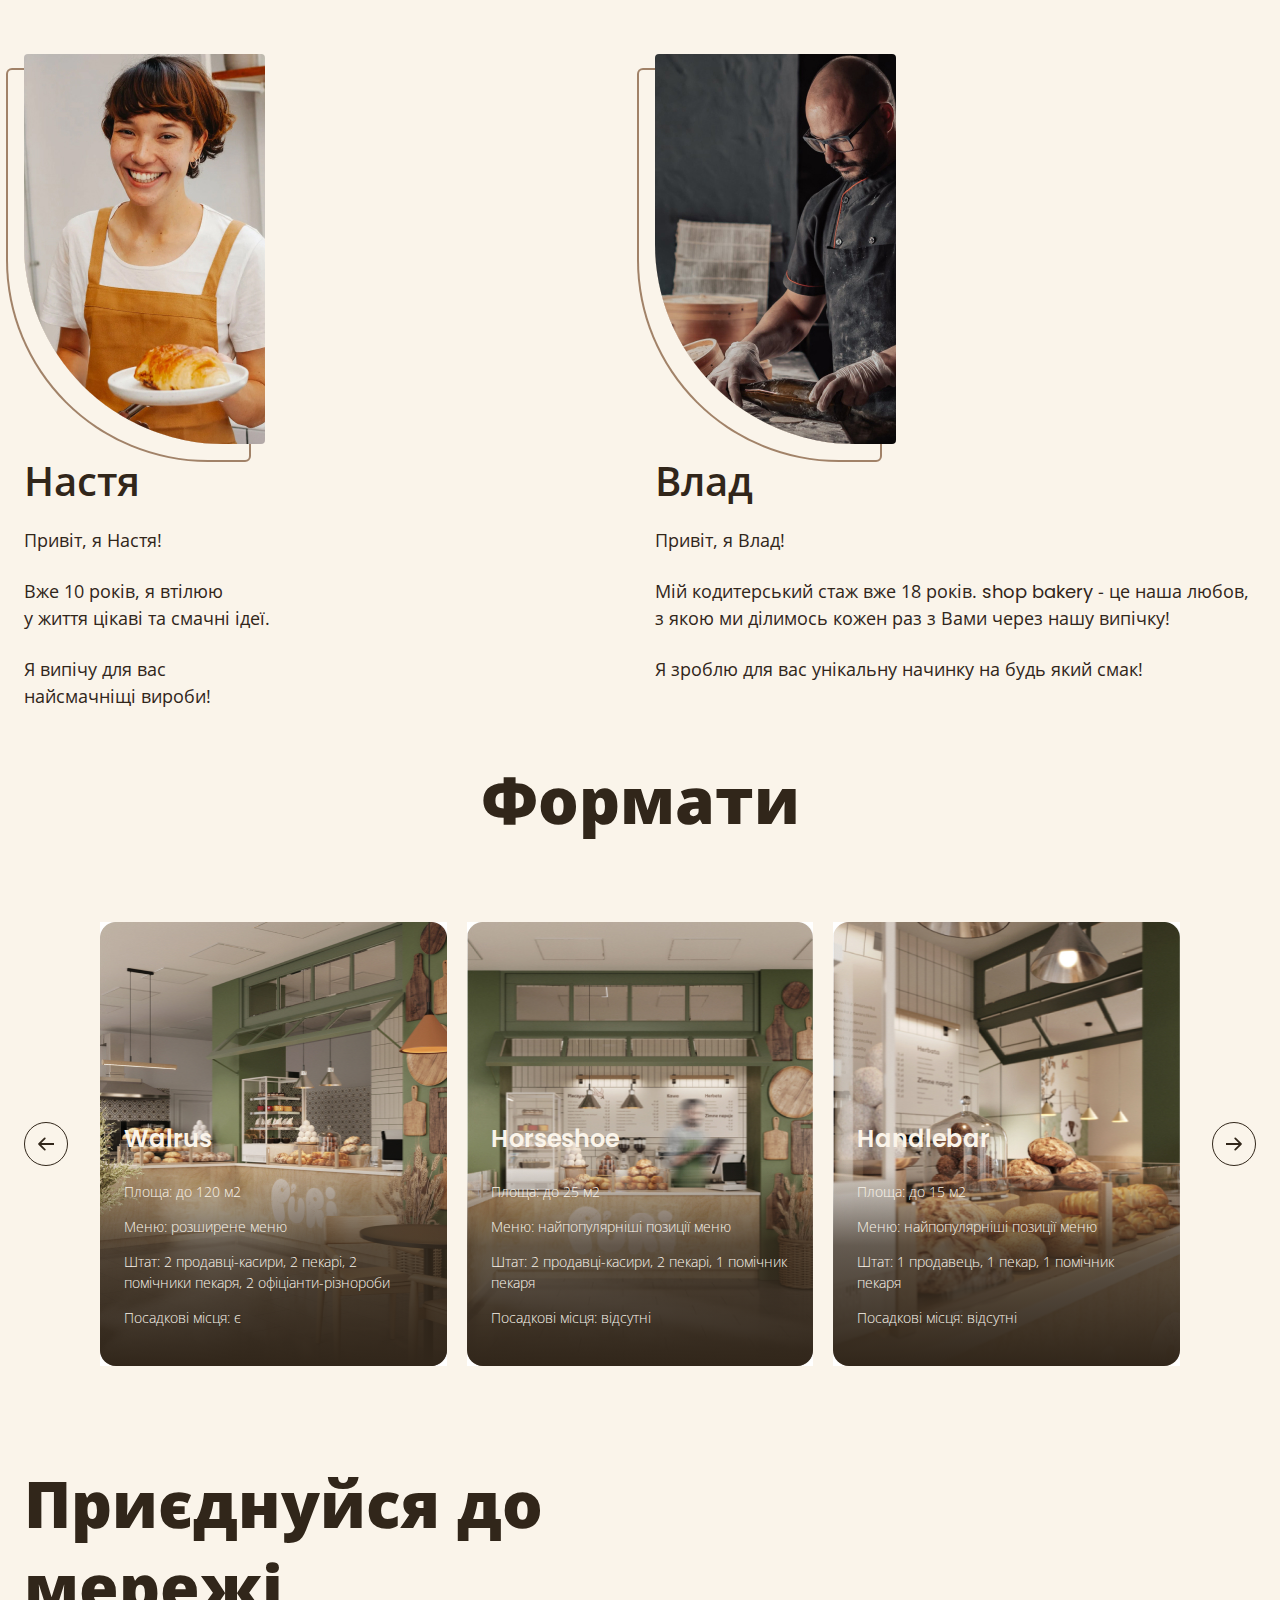
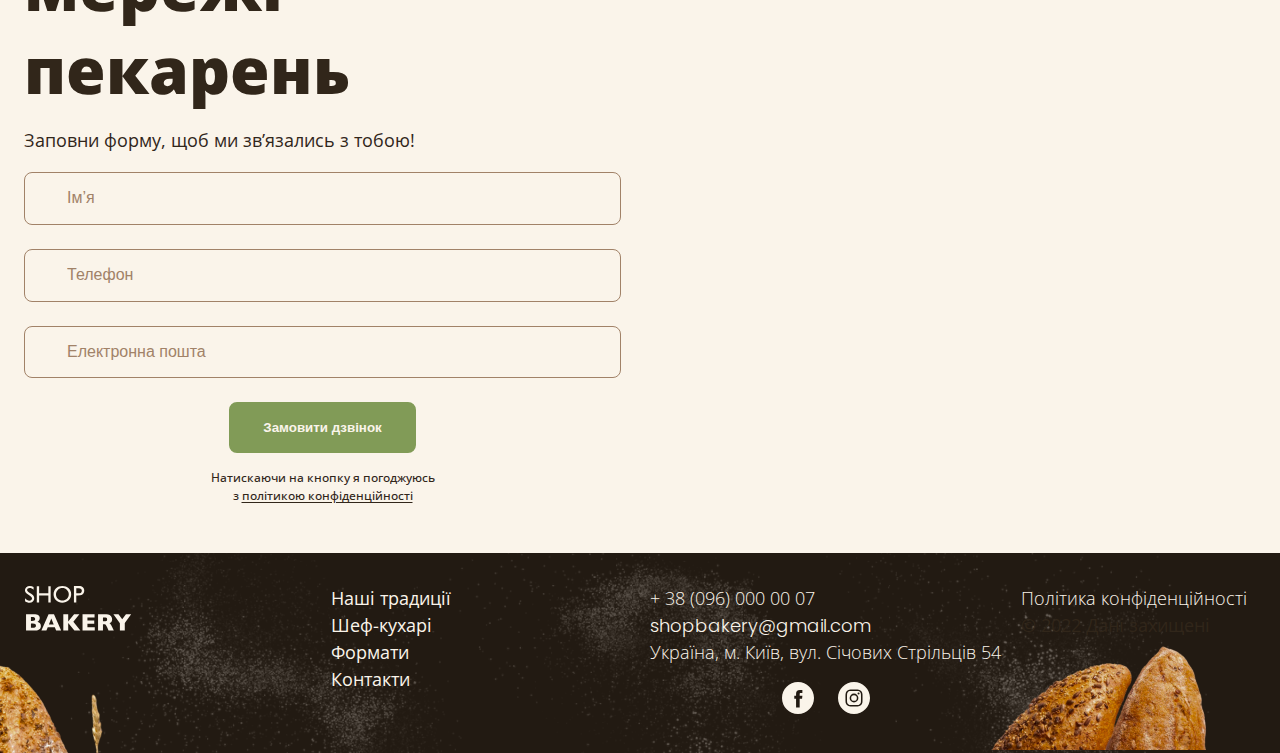
==== commit d1cda95c: "Added new styles and classes to improve design: created text utilities, updated sections, chef cards" ====
--- a/index.html
+++ b/index.html
@@ -47,8 +47,8 @@
     <main>
       <section class="hero-section">
         <div class="container">
-          <h1 class="hero-title">
-            <span class="accent">Сучасна</span>
+          <h1 class="hero-section__title">
+            <span class="text-brand">Сучасна</span>
             пекарня
           </h1>
         </div>
@@ -56,28 +56,28 @@
       <section class="advantages-section">
         <div class="container">
           <h2 class="visually-hidden">Наші переваги</h2>
-          <ul class="advantages-list">
-            <li class="advantages-item">Великий попит на ринку</li>
-            <li class="advantages-item">Доступні за бюджетом формати</li>
-            <li class="advantages-item">Досвідчена управлінська команда</li>
+          <ul class="advantages-section__list">
+            <li class="advantages-section__item">Великий попит на ринку</li>
+            <li class="advantages-section__item">Доступні за бюджетом формати</li>
+            <li class="advantages-section__item">Досвідчена управлінська команда</li>
           </ul>
         </div>
       </section>
       <section class="traditions-section section" id="traditions-section">
         <div class="container">
-          <div class="traditions-container">
-            <div class="traditions-content">
-              <h2 class="traditions-title section-title">Новий формат традицій</h2>
-              <p class="traditions-text">
-                <span class="brand uppercase" lang="en">shop bakery</span>
+          <div class="traditions-section__container">
+            <div class="traditions-section__content">
+              <h2 class="traditions-section__title section__title">Новий формат традицій</h2>
+              <p>
+                <span class="text-brand text-bold text-uppercase" lang="en">shop bakery</span>
                 — це пекарня, яка взяла все найкраще, і зберегла смак
                 <br />
                 традиційної випічки та натуральність інгредієнтів.
               </p>
-              <p class="traditions-text">
+              <p class="traditions-section__text traditions-section__text--limited">
                 Ми працюємо як найвідоміші мережі —
                 <br />
-                <span class="brand">5 хвилин і замовлення готове.</span>
+                <span class="text-brand text-bold">5 хвилин і замовлення готове.</span>
                 <br />
                 А ще у наших пекарень стильний дизайн
                 <br />
@@ -88,70 +88,74 @@
           </div>
         </div>
       </section>
-      <section class="section">
-        <div class="container">
-          <h2 class="chefs-title section-title centered">
+      <section class="chefs-section">
+        <div class="container">
+          <h2 class="chefs-section__title section__title section__title--centered">
             Наші найкращі
             <br />
-            <span class="accent">шеф-кухарі</span>
+            <span class="text-brand-dark">шеф-кухарі</span>
           </h2>
-          <ul class="chefs-list">
-            <li class="chefs-item">
-              <article class="chef-card">
-                <img class="chef-photo" src="../img/nastya-chef.jpg" alt="Nastya chef" />
+          <ul class="chefs-section__list">
+            <li class="chefs-section__item">
+              <article class="chef-card__card">
+                <img class="chef-card__photo" src="./img/nastya-chef.jpg" alt="Nastya chef" />
                 <div>
-                  <h3 class="chef-title">Настя</h3>
-                  <div class="chef-text">
-                    <p>Привіт, я Настя!</p>
-                    <p>
-                      Вже 10 років, я втілюю
-                      <br />
-                      у життя цікаві та смачні ідеї.
-                    </p>
-                    <p>
-                      Я випічу для вас
-                      <br />
-                      найсмачніщі вироби!
-                    </p>
-                  </div>
+                  <h3 class="chef-card__title">Настя</h3>
+
+                  <p class="chef-card__text">Привіт, я Настя!</p>
+                  <p class="chef-card__text">
+                    Вже 10 років, я втілюю
+                    <br />
+                    у життя цікаві та смачні ідеї.
+                  </p>
+                  <p class="chef-card__text">
+                    Я випічу для вас
+                    <br />
+                    найсмачніщі вироби!
+                  </p>
                 </div>
               </article>
             </li>
-            <li class="chefs-item">
-              <article class="chef-card">
-                <img class="chef-photo" src="../img/vlad-chef.jpg" alt="Vlad chef" />
+            <li class="chefs-section__item">
+              <article class="chef-card__card">
+                <img class="chef-card__photo" src="./img/vlad-chef.jpg" alt="Vlad chef" />
                 <div>
-                  <h3 class="chef-title">Влад</h3>
-                  <div class="chef-text">
-                    <p>Привіт, я Влад!</p>
-                    <p>
-                      Мій кодитерський стаж вже 18 років.
-                      <span class="brand uppercase" lang="en">shop bakery</span>
-                      - це наша любов, з якою ми ділимось кожен раз з Вами через нашу випічку!
-                    </p>
-                    <p>Я зроблю для вас унікальну начинку на будь який смак!</p>
-                  </div>
+                  <h3 class="chef-card__title">Влад</h3>
+
+                  <p class="chef-card__text">Привіт, я Влад!</p>
+                  <p class="chef-card__text">
+                    Мій кодитерський стаж вже 18 років.
+                    <span class="brand uppercase" lang="en">shop bakery</span>
+                    - це наша любов, з якою ми ділимось кожен раз з Вами через нашу випічку!
+                  </p>
+                  <p class="chef-card__text">
+                    Я зроблю для вас унікальну начинку на будь який смак!
+                  </p>
                 </div>
               </article>
             </li>
           </ul>
         </div>
       </section>
-      <section class="section">
-        <div class="container">
-          <h2 class="formats-title section-title centered">Формати</h2>
-          <div class="formats-container">
+      <section class="formats-section section">
+        <div class="container">
+          <h2 class="formats-section__title section__title section__title--centered">Формати</h2>
+          <div class="formats-section__container">
             <button class="carousel-button" type="button">
               <svg width="16px" heigh="16px">
                 <use href="./img/icons.svg#icon-arrow"></use>
               </svg>
             </button>
-            <ul class="formats-list">
-              <li class="formats-item">
+            <ul class="formats-section__list">
+              <li class="formats-section__item">
                 <article class="format-card">
-                  <img class="format-image" src="./img/walrus-format.jpg" alt="Walrus format" />
-                  <h3 class="format-title" lang="en">Walrus</h3>
-                  <div class="format-text">
+                  <img
+                    class="format-card__image"
+                    src="./img/walrus-format.jpg"
+                    alt="Walrus format"
+                  />
+                  <h3 class="format-card__title" lang="en">Walrus</h3>
+                  <div class="format-card__text">
                     <p>Площа: до 120 м2</p>
                     <p>Меню: розширене меню</p>
                     <p>
@@ -162,15 +166,15 @@
                 </article>
               </li>
 
-              <li class="formats-item">
+              <li class="formats-section__item">
                 <article class="format-card">
                   <img
-                    class="format-image"
+                    class="format-card__image"
                     src="./img/horseshoe-format.jpg"
                     alt="Horseshoe format"
                   />
-                  <h3 class="format-title" lang="en">Horseshoe</h3>
-                  <div class="format-text">
+                  <h3 class="format-card__title" lang="en">Horseshoe</h3>
+                  <div class="format-card__text">
                     <p>Площа: до 25 м2</p>
                     <p>Меню: найпопулярніші позиції меню</p>
                     <p>Штат: 2 продавці-касири, 2 пекарі, 1 помічник пекаря</p>
@@ -179,16 +183,16 @@
                 </article>
               </li>
 
-              <li class="formats-item">
+              <li class="formats-section__item">
                 <article class="format-card">
                   <img
-                    class="format-image"
+                    class="format-card__image"
                     src="./img/handlebar-format.jpg"
                     alt="Handlebar format"
                   />
 
-                  <h3 class="format-title" lang="en">Handlebar</h3>
-                  <div class="format-text">
+                  <h3 class="format-card__title" lang="en">Handlebar</h3>
+                  <div class="format-card__text">
                     <p>Площа: до 15 м2</p>
                     <p>Меню: найпопулярніші позиції меню</p>
                     <p>Штат: 1 продавець, 1 пекар, 1 помічник пекаря</p>
@@ -230,15 +234,15 @@
       </section>
       <section class="contact-section section">
         <div class="container">
-          <div class="contact-container">
-            <div class="contact-form">
-              <h2 class="contact-title section-title">Приєднуйся до мережі пекарень</h2>
+          <div class="contact-section__container">
+            <div class="contact-section__form">
+              <h2 class="contact-section__title section__title">Приєднуйся до мережі пекарень</h2>
               <p>Заповни форму, щоб ми звʼязались з тобою!</p>
               <form name="contact-form" autocomplete="off">
-                <div class="form-field">
-                  <label class="form-label visually-hidden" for="user-name">Ім’я</label>
+                <div class="contact-section__form-field input">
+                  <label class="input__label visually-hidden" for="user-name">Ім’я</label>
                   <input
-                    class="form-input"
+                    class="input__control"
                     type="text"
                     name="user-name"
                     id="user-name"
@@ -246,10 +250,10 @@
                   />
                 </div>
 
-                <div class="form-field">
-                  <label class="form-label visually-hidden" for="user-tel">Телефон</label>
+                <div class="contact-section__form-field input">
+                  <label class="input__label visually-hidden" for="user-tel">Телефон</label>
                   <input
-                    class="form-input"
+                    class="input__control"
                     type="tel"
                     name="user-tel"
                     id="user-tel"
@@ -257,12 +261,12 @@
                   />
                 </div>
 
-                <div class="form-field">
-                  <label class="form-label visually-hidden" for="user-email">
+                <div class="contact-section__form-field input">
+                  <label class="input__label visually-hidden" for="user-email">
                     Електронна пошта
                   </label>
                   <input
-                    class="form-input"
+                    class="input__control"
                     type="email"
                     name="user-email"
                     id="user-email"
@@ -270,15 +274,17 @@
                   />
                 </div>
 
-                <button class="form-button button" type="submit">Замовити дзвінок</button>
+                <button class="contact-section__button button" type="submit">
+                  Замовити дзвінок
+                </button>
                 <p class="form-terms">
                   Натискаючи на кнопку я погоджуюсь з
-                  <a class="form-terms-link" href="#">політикою конфіденційності</a>
+                  <a class="form-terms__link" href="#">політикою конфіденційності</a>
                 </p>
               </form>
             </div>
             <iframe
-              class="contact-map"
+              class="contact-section__map"
               src="https://www.google.com/maps/embed?pb=!1m18!1m12!1m3!1d2540.163447036117!2d30.488698376134824!3d50.45668098691569!2m3!1f0!2f0!3f0!3m2!1i1024!2i768!4f13.1!3m3!1m2!1s0x40d4ce637c006b2d%3A0xaf86385f19996ff0!2z0YPQuy4g0KHQtdGH0LXQstGL0YUg0KHRgtGA0LXQu9GM0YbQvtCyLCA1NCwg0JrQuNC10LIsINCj0LrRgNCw0LjQvdCwLCAwMjAwMA!5e0!3m2!1sru!2spt!4v1731180945496!5m2!1sru!2spt"
               width="603"
               height="595"
@@ -346,16 +352,16 @@
         </div>
       </div>
     </footer>
-    <div class="backdrop is-hidden">
+    <div class="backdrop">
       <div class="modal">
-        <button class="modal-btn-close" type="button">Close</button>
+        <button class="modal__btn-close modal-btn-close" type="button">Close</button>
         <h2>Замовити дзвінок</h2>
         <p>Залишіть заявку та наш спеціаліст зв'яжеться з Вами!</p>
         <form name="modal-form" autocomplete="off">
-          <div class="form-field">
-            <label class="form-label visually-hidden" for="user-name">Ім’я</label>
+          <div class="modal__form-field input">
+            <label class="input__label visually-hidden" for="user-name">Ім’я</label>
             <input
-              class="form-input"
+              class="input__control"
               type="text"
               name="user-name"
               id="user-name"
@@ -364,10 +370,10 @@
             />
           </div>
 
-          <div class="form-field">
-            <label class="form-label visually-hidden" for="user-tel">Телефон</label>
+          <div class="modal__form-field input">
+            <label class="input__label visually-hidden" for="user-tel">Телефон</label>
             <input
-              class="form-input"
+              class="input__control"
               type="tel"
               name="user-tel"
               id="user-tel"
@@ -376,10 +382,10 @@
             />
           </div>
 
-          <div class="form-field">
-            <label class="form-label visually-hidden" for="user-email">Електронна пошта</label>
+          <div class="modal__form-field input">
+            <label class="input__label visually-hidden" for="user-email">Електронна пошта</label>
             <input
-              class="form-input"
+              class="input__control"
               type="email"
               name="user-email"
               id="user-email"
@@ -388,10 +394,10 @@
             />
           </div>
 
-          <button class="form-button button" type="submit">Замовити дзвінок</button>
+          <button class="modal__button button" type="submit">Замовити дзвінок</button>
           <p class="form-terms">
             Натискаючи на кнопку я погоджуюсь з
-            <a class="form-terms-link" href="#">політикою конфіденційності</a>
+            <a class="form-terms__link" href="#">політикою конфіденційності</a>
           </p>
         </form>
       </div>
--- a/css/main.min.css
+++ b/css/main.min.css
@@ -1 +1 @@
-:root{--color-primary-dark: #31261a;--color-primary-light: #faf4ea;--color-secondary-light: #a18268;--color-brand-dark: #465929;--color-brand-normal: #819b57;--color-brand-light: #cfcfbc}*,*::before,*::after{-webkit-box-sizing:border-box;box-sizing:border-box}body{background-color:var(--color-primary-light);margin:0;color:var(--color-primary-dark);font-family:"Open Sans",sans-serif;font-size:18px;font-weight:400;line-height:1.5}[lang=en]{font-family:"Poppins",sans-serif}h1,h2,h3,h4,h5,h6,p{margin-top:0}a{display:inline-block}address{font-style:normal}ul{margin:0;padding:0;list-style-type:none}.visually-hidden{position:absolute;left:-10000px;top:auto;width:1px;height:1px;overflow:hidden}.button{padding:16px 32px;color:var(--color-primary-light);font-weight:600;background-color:var(--color-brand-normal);border:2px solid var(--color-brand-normal);border-radius:8px;cursor:pointer}.button:hover{background-color:rgba(0,0,0,0);color:var(--color-brand-dark)}.link{color:var(--color-primary-light);text-decoration:none;-webkit-transition:color .3s;transition:color .3s}.link:hover{color:var(--color-brand-normal)}.container{width:100%;max-width:1288px;margin:0 auto;padding:0 24px}.header{position:absolute;top:0;left:0;width:100%;padding-top:32px}.header__container{display:-webkit-box;display:-ms-flexbox;display:flex;-webkit-box-align:center;-ms-flex-align:center;align-items:center;gap:40px}.header__nav{display:-webkit-box;display:-ms-flexbox;display:flex;-webkit-box-align:center;-ms-flex-align:center;align-items:center;-webkit-box-flex:1;-ms-flex-positive:1;flex-grow:1;gap:40px}.header__menu{display:-webkit-box;display:-ms-flexbox;display:flex;gap:64px;-webkit-box-flex:1;-ms-flex-positive:1;flex-grow:1;-webkit-box-pack:center;-ms-flex-pack:center;justify-content:center}.hero-section{padding:272px 0;background-image:linear-gradient(102.76deg, rgba(18, 18, 17, 0.78) 2.03%, rgba(18, 18, 17, 0.6) 58.46%, rgba(18, 18, 17, 0) 90.36%),url(../img/hero-section-background.jpg);background-repeat:no-repeat;background-position:center top;background-size:cover}.hero-title{margin-bottom:0;color:var(--color-primary-light);text-align:center;font-size:128px;font-weight:900}.hero-title .accent{color:var(--color-brand-normal)}.section{padding:48px 0}.advantages-section{padding:16px;background-color:var(--color-brand-normal)}.advantages-list{display:-webkit-box;display:-ms-flexbox;display:flex;-webkit-box-pack:justify;-ms-flex-pack:justify;justify-content:space-between;gap:40px}.advantages-item{color:var(--color-primary-light);font-size:20px;font-weight:300}.section-title{font-size:64px;font-weight:900;line-height:1.3}.section-title.centered{text-align:center}.section-title .accent{color:var(--color-brand-dark)}.traditions-section{padding-top:96px}.traditions-container{display:-webkit-box;display:-ms-flexbox;display:flex;-webkit-box-pack:justify;-ms-flex-pack:justify;justify-content:space-between;gap:40px}.traditions-content{max-width:710px}.traditions-title{margin-bottom:42px}.traditions-text .brand{color:var(--color-brand-normal);font-weight:600}.traditions-text .uppercase{text-transform:uppercase}.chef-card{display:-webkit-box;display:-ms-flexbox;display:flex;gap:30px}.chefs-title{position:relative;margin:0 auto 80px}.chefs-title::before,.chefs-title::after{position:absolute;bottom:24px;width:352px;border:2px solid var(--color-brand-light);content:""}.chefs-title::before{left:0}.chefs-title::after{right:0}.chefs-list{display:-webkit-box;display:-ms-flexbox;display:flex;gap:40px 30px;-ms-flex-wrap:wrap;flex-wrap:wrap}.chefs-item{-ms-flex-preferred-size:calc((100% - 30px)/2);flex-basis:calc((100% - 30px)/2);gap:30px}.chef-text{margin-bottom:24px}.chef-text p:last-child{margin-bottom:0}.chef-photo{border-radius:4px 4px 4px 200px;-webkit-box-shadow:-16px 16px 0 0 var(--color-primary-light),-16px 16px 0 2px var(--color-secondary-light);box-shadow:-16px 16px 0 0 var(--color-primary-light),-16px 16px 0 2px var(--color-secondary-light)}.chef-title{margin-bottom:16px;font-size:40px;font-weight:600}.format-card{position:relative;display:-webkit-box;display:-ms-flexbox;display:flex;-webkit-box-orient:vertical;-webkit-box-direction:normal;-ms-flex-direction:column;flex-direction:column;-webkit-box-pack:end;-ms-flex-pack:end;justify-content:flex-end;height:444px;padding:24px;background-image:-webkit-gradient(linear, left top, left bottom, color-stop(55.21%, rgba(49, 38, 26, 0)), color-stop(72.92%, rgba(49, 38, 26, 0.71)), to(#31261a));background-image:linear-gradient(180deg, rgba(49, 38, 26, 0) 55.21%, rgba(49, 38, 26, 0.71) 72.92%, #31261a 100%);border-radius:16px;-webkit-transition:-webkit-transform .3s;transition:-webkit-transform .3s;transition:transform .3s;transition:transform .3s, -webkit-transform .3s}.format-card:hover{-webkit-transform:scale(1.05);transform:scale(1.05)}.formats-container{display:-webkit-box;display:-ms-flexbox;display:flex;-webkit-box-align:center;-ms-flex-align:center;align-items:center;gap:32px}.formats-list{display:-webkit-box;display:-ms-flexbox;display:flex;-ms-flex-wrap:wrap;flex-wrap:wrap;-webkit-box-align:stretch;-ms-flex-align:stretch;align-items:stretch;gap:20px}.formats-item{-ms-flex-preferred-size:calc((100% - 40px)/3);flex-basis:calc((100% - 40px)/3)}.format-image{position:absolute;z-index:-1;top:0;left:0;width:100%;height:100%}.formats-title{margin-bottom:80px}.format-title{font-size:24px;font-weight:600;color:var(--color-primary-light)}.format-text{font-size:14px;font-weight:300;color:var(--color-primary-light)}.carousel-button{display:-webkit-box;display:-ms-flexbox;display:flex;-webkit-box-align:center;-ms-flex-align:center;align-items:center;-webkit-box-pack:center;-ms-flex-pack:center;justify-content:center;-ms-flex-negative:0;flex-shrink:0;width:44px;height:44px;padding:0;fill:var(--color-primary-dark);background-color:rgba(0,0,0,0);border-radius:50%;border:1px solid var(--color-primary-dark);cursor:pointer}.carousel-button:hover{background-color:var(--color-primary-dark);fill:var(--color-primary-light)}.carousel-button.next{-webkit-transform:rotate(180deg);transform:rotate(180deg)}.contact-section{padding-bottom:96px}.contact-container{display:-webkit-box;display:-ms-flexbox;display:flex;gap:32px}.contact-map{-ms-flex-negative:0;flex-shrink:0;border-radius:16px;border:none}.contact-title{margin-bottom:16px}.footer{padding:32px 0;position:relative;background-color:var(--color-primary-dark);background-image:url(../img/footer-background.png);background-repeat:no-repeat;background-size:cover;background-position:center}.footer::before,.footer::after{position:absolute;bottom:0;background-repeat:no-repeat;content:""}.footer::before{width:180px;height:120px;left:0;background-image:url("../img/decor-bread-small.png")}.footer::after{width:380px;height:190px;right:0;background-image:url("../img/decor-bread-large.png")}.footer-container{display:-webkit-box;display:-ms-flexbox;display:flex;gap:20px}.footer-nav,.footer-address{display:-webkit-box;display:-ms-flexbox;display:flex;-ms-flex-preferred-size:50%;flex-basis:50%;gap:20px}.footer__socials{display:-webkit-box;display:-ms-flexbox;display:flex;gap:24px;margin-top:16px;-webkit-box-pack:center;-ms-flex-pack:center;justify-content:center}.footer-logo,.footer-menu{-webkit-box-flex:1;-ms-flex-positive:1;flex-grow:1}.address-list,.address-info{-webkit-box-flex:1;-ms-flex-positive:1;flex-grow:1}.address-link{color:var(--color-primary-light);font-style:16px;font-weight:300;text-decoration:none}.address-link:hover{color:var(--color-brand-normal)}.address-icon{fill:var(--color-primary-light)}.address-icon:hover{fill:var(--color-brand-normal)}.address-copyright{font-style:14px}.backdrop{position:fixed;top:0;left:0;right:0;bottom:0;display:-webkit-box;display:-ms-flexbox;display:flex;-webkit-box-align:center;-ms-flex-align:center;align-items:center;-webkit-box-pack:center;-ms-flex-pack:center;justify-content:center;padding:20px 0;background-color:rgba(0,0,0,.5);-webkit-transition:opacity .3s,visibility .3s;transition:opacity .3s,visibility .3s}.backdrop.is-hidden{opacity:0;visibility:hidden;pointer-events:none}.modal{position:relative;width:100%;max-width:880px;height:100%;max-height:880px;padding:128px;background-color:var(--color-primary-light);border-radius:32px;overflow-y:auto}.modal-btn-close{position:absolute;top:40px;right:40px}.form-field{position:relative;margin-bottom:32px}.form-label{position:absolute;top:16px;left:42px}.form-input{padding:16px 42px;width:100%;font-size:16px;line-height:1.17;border-radius:8px;border:1px solid var(--color-secondary-light);background-color:rgba(0,0,0,0)}.form-input:focus{border-color:var(--color-brand-normal);outline:none}.form-input::-webkit-input-placeholder{color:var(--color-secondary-light);font-size:16px;line-height:1.17}.form-input::-moz-placeholder{color:var(--color-secondary-light);font-size:16px;line-height:1.17}.form-input:-ms-input-placeholder{color:var(--color-secondary-light);font-size:16px;line-height:1.17}.form-input::-ms-input-placeholder{color:var(--color-secondary-light);font-size:16px;line-height:1.17}.form-input::placeholder{color:var(--color-secondary-light);font-size:16px;line-height:1.17}.form-input:focus::-webkit-input-placeholder{color:var(--color-primary-dark)}.form-input:focus::-moz-placeholder{color:var(--color-primary-dark)}.form-input:focus:-ms-input-placeholder{color:var(--color-primary-dark)}.form-input:focus::-ms-input-placeholder{color:var(--color-primary-dark)}.form-input:focus::placeholder{color:var(--color-primary-dark)}.form-button{display:block;margin:0 auto 24px}.form-terms{margin:0 auto;max-width:224px;font-weight:500;font-size:12px;line-height:1,5;text-align:center}.form-terms-link{color:var(--color-primary-dark);text-underline-offset:2px}/*# sourceMappingURL=main.min.css.map */+:root{--color-primary-dark: #31261a;--color-primary-light: #faf4ea;--color-secondary-light: #a18268;--color-brand-dark: #465929;--color-brand-normal: #819b57;--color-brand-light: #cfcfbc}*,*::before,*::after{-webkit-box-sizing:border-box;box-sizing:border-box}body{background-color:var(--color-primary-light);margin:0;color:var(--color-primary-dark);font-family:"Open Sans",sans-serif;font-size:18px;font-weight:400;line-height:1.5}[lang=en]{font-family:"Poppins",sans-serif}h1,h2,h3,h4,h5,h6,p{margin-top:0}a{display:inline-block}address{font-style:normal}ul{margin:0;padding:0;list-style-type:none}.text-brand{color:var(--color-brand-normal)}.text-brand-dark{color:var(--color-brand-dark)}.text-bold{font-weight:600}.text-uppercase{text-transform:uppercase}.visually-hidden{position:absolute;left:-10000px;top:auto;width:1px;height:1px;overflow:hidden}.button{padding:16px 32px;color:var(--color-primary-light);font-weight:600;background-color:var(--color-brand-normal);border:2px solid var(--color-brand-normal);border-radius:8px;cursor:pointer}.button:hover{background-color:rgba(0,0,0,0);color:var(--color-brand-dark)}.carousel-button{display:-webkit-box;display:-ms-flexbox;display:flex;-webkit-box-align:center;-ms-flex-align:center;align-items:center;-webkit-box-pack:center;-ms-flex-pack:center;justify-content:center;-ms-flex-negative:0;flex-shrink:0;width:44px;height:44px;padding:0;fill:var(--color-primary-dark);background-color:rgba(0,0,0,0);border-radius:50%;border:1px solid var(--color-primary-dark);cursor:pointer}.carousel-button:hover{background-color:var(--color-primary-dark);fill:var(--color-primary-light)}.carousel-button.next{-webkit-transform:rotate(180deg);transform:rotate(180deg)}.chef-card{display:-webkit-box;display:-ms-flexbox;display:flex;gap:30px}.chef-card__photo{border-radius:4px 4px 4px 200px;-webkit-box-shadow:-16px 16px 0 0 var(--color-primary-light),-16px 16px 0 2px var(--color-secondary-light);box-shadow:-16px 16px 0 0 var(--color-primary-light),-16px 16px 0 2px var(--color-secondary-light)}.chef-card__title{margin-bottom:16px;font-size:40px;font-weight:600}.chef-card__text{margin-bottom:24px}.chef-card__text:last-child{margin-bottom:0}.format-card{position:relative;display:-webkit-box;display:-ms-flexbox;display:flex;-webkit-box-orient:vertical;-webkit-box-direction:normal;-ms-flex-direction:column;flex-direction:column;-webkit-box-pack:end;-ms-flex-pack:end;justify-content:flex-end;height:444px;padding:24px;background-image:-webkit-gradient(linear, left top, left bottom, color-stop(55.21%, rgba(49, 38, 26, 0)), color-stop(72.92%, rgba(49, 38, 26, 0.71)), to(#31261a));background-image:linear-gradient(180deg, rgba(49, 38, 26, 0) 55.21%, rgba(49, 38, 26, 0.71) 72.92%, #31261a 100%);border-radius:16px;-webkit-transition:-webkit-transform .3s;transition:-webkit-transform .3s;transition:transform .3s;transition:transform .3s, -webkit-transform .3s}.format-card:hover{-webkit-transform:scale(1.05);transform:scale(1.05)}.format-card__image{position:absolute;z-index:-1;top:0;left:0;width:100%;height:100%}.format-card__title{font-size:24px;font-weight:600;color:var(--color-primary-light)}.format-card__text{font-size:14px;font-weight:300;color:var(--color-primary-light)}.input{position:relative}.input__label{position:absolute;top:16px;left:42px}.input__control{padding:16px 42px;width:100%;font-size:16px;line-height:1.17;border-radius:8px;border:1px solid var(--color-secondary-light);background-color:rgba(0,0,0,0)}.input__control:focus{border-color:var(--color-brand-normal);outline:none}.input__control::-webkit-input-placeholder{color:var(--color-secondary-light);font-size:16px;line-height:1.17}.input__control::-moz-placeholder{color:var(--color-secondary-light);font-size:16px;line-height:1.17}.input__control:-ms-input-placeholder{color:var(--color-secondary-light);font-size:16px;line-height:1.17}.input__control::-ms-input-placeholder{color:var(--color-secondary-light);font-size:16px;line-height:1.17}.input__control::placeholder{color:var(--color-secondary-light);font-size:16px;line-height:1.17}.input__control:focus::-webkit-input-placeholder{color:var(--color-primary-dark)}.input__control:focus::-moz-placeholder{color:var(--color-primary-dark)}.input__control:focus:-ms-input-placeholder{color:var(--color-primary-dark)}.input__control:focus::-ms-input-placeholder{color:var(--color-primary-dark)}.input__control:focus::placeholder{color:var(--color-primary-dark)}.link{color:var(--color-primary-light);text-decoration:none;-webkit-transition:color .3s;transition:color .3s}.link:hover{color:var(--color-brand-normal)}.advantages-section{padding:16px;background-color:var(--color-brand-normal)}.advantages-section__list{display:-webkit-box;display:-ms-flexbox;display:flex;-webkit-box-pack:justify;-ms-flex-pack:justify;justify-content:space-between;gap:40px}.advantages-section__item{color:var(--color-primary-light);font-size:20px;font-weight:300}.chefs-section__title{position:relative;margin:0 auto 80px}.chefs-section__title::before,.chefs-section__title::after{position:absolute;bottom:24px;width:352px;border:2px solid var(--color-brand-light);content:""}.chefs-section__title::before{left:0}.chefs-section__title::after{right:0}.chefs-section__list{display:-webkit-box;display:-ms-flexbox;display:flex;gap:40px 30px;-ms-flex-wrap:wrap;flex-wrap:wrap}.chefs-section__item{-ms-flex-preferred-size:calc((100% - 30px)/2);flex-basis:calc((100% - 30px)/2);gap:30px}.contact-section{padding-bottom:96px}.contact-section__container{display:-webkit-box;display:-ms-flexbox;display:flex;gap:32px}.contact-section__title{margin-bottom:16px}.contact-section__form-field{margin-bottom:24px}.contact-section__button{display:block;margin:0 auto 16px}.contact-section__map{-ms-flex-negative:0;flex-shrink:0;border-radius:16px;border:none}.container{width:100%;max-width:1288px;margin:0 auto;padding:0 24px}.footer{padding:32px 0;position:relative;background-color:var(--color-primary-dark);background-image:url(../img/footer-background.png);background-repeat:no-repeat;background-size:cover;background-position:center}.footer::before,.footer::after{position:absolute;bottom:0;background-repeat:no-repeat;content:""}.footer::before{width:180px;height:120px;left:0;background-image:url("../img/decor-bread-small.png")}.footer::after{width:380px;height:190px;right:0;background-image:url("../img/decor-bread-large.png")}.footer-container{display:-webkit-box;display:-ms-flexbox;display:flex;gap:20px}.footer-nav,.footer-address{display:-webkit-box;display:-ms-flexbox;display:flex;-ms-flex-preferred-size:50%;flex-basis:50%;gap:20px}.footer__socials{display:-webkit-box;display:-ms-flexbox;display:flex;gap:24px;margin-top:16px;-webkit-box-pack:center;-ms-flex-pack:center;justify-content:center}.footer-logo,.footer-menu{-webkit-box-flex:1;-ms-flex-positive:1;flex-grow:1}.address-list,.address-info{-webkit-box-flex:1;-ms-flex-positive:1;flex-grow:1}.address-link{color:var(--color-primary-light);font-style:16px;font-weight:300;text-decoration:none}.address-link:hover{color:var(--color-brand-normal)}.address-icon{fill:var(--color-primary-light)}.address-icon:hover{fill:var(--color-brand-normal)}.address-copyright{font-style:14px}.form-terms{margin:0 auto;max-width:224px;font-weight:500;font-size:12px;line-height:1,5;text-align:center}.form-terms__link{color:var(--color-primary-dark);text-underline-offset:2px}.formats-section__container{display:-webkit-box;display:-ms-flexbox;display:flex;-webkit-box-align:center;-ms-flex-align:center;align-items:center;gap:32px}.formats-section__title{margin-bottom:80px}.formats-section__list{display:-webkit-box;display:-ms-flexbox;display:flex;-ms-flex-wrap:wrap;flex-wrap:wrap;-webkit-box-align:stretch;-ms-flex-align:stretch;align-items:stretch;gap:20px}.formats-section__item{-ms-flex-preferred-size:calc((100% - 40px)/3);flex-basis:calc((100% - 40px)/3)}.header{position:absolute;top:0;left:0;width:100%;padding-top:32px}.header__container{display:-webkit-box;display:-ms-flexbox;display:flex;-webkit-box-align:center;-ms-flex-align:center;align-items:center;gap:40px}.header__nav{display:-webkit-box;display:-ms-flexbox;display:flex;-webkit-box-align:center;-ms-flex-align:center;align-items:center;-webkit-box-flex:1;-ms-flex-positive:1;flex-grow:1;gap:40px}.header__menu{display:-webkit-box;display:-ms-flexbox;display:flex;gap:64px;-webkit-box-flex:1;-ms-flex-positive:1;flex-grow:1;-webkit-box-pack:center;-ms-flex-pack:center;justify-content:center}.hero-section{padding:272px 0;background-image:linear-gradient(102.76deg, rgba(18, 18, 17, 0.78) 2.03%, rgba(18, 18, 17, 0.6) 58.46%, rgba(18, 18, 17, 0) 90.36%),url(../img/hero-section-background.jpg);background-repeat:no-repeat;background-position:center top;background-size:cover}.hero-section__title{margin-bottom:0;color:var(--color-primary-light);text-align:center;font-size:128px;font-weight:900}.backdrop{position:fixed;top:0;left:0;right:0;bottom:0;display:-webkit-box;display:-ms-flexbox;display:flex;-webkit-box-align:center;-ms-flex-align:center;align-items:center;-webkit-box-pack:center;-ms-flex-pack:center;justify-content:center;padding:20px 0;background-color:rgba(0,0,0,.5);-webkit-transition:opacity .3s,visibility .3s;transition:opacity .3s,visibility .3s}.backdrop.is-hidden{opacity:0;visibility:hidden;pointer-events:none}.modal{position:relative;width:100%;max-width:880px;height:100%;max-height:880px;padding:128px;background-color:var(--color-primary-light);border-radius:32px;overflow-y:auto}.modal__btn-close{position:absolute;top:40px;right:40px}.modal__form-field{margin-bottom:32px}.modal__button{display:block;margin:0 auto 24px}.section{padding:48px 0}.section__title{font-size:64px;font-weight:900;line-height:1.3}.section__title--centered{text-align:center}.traditions-section{padding-top:96px}.traditions-section__container{display:-webkit-box;display:-ms-flexbox;display:flex;-webkit-box-pack:justify;-ms-flex-pack:justify;justify-content:space-between;gap:40px}.traditions-section__content{max-width:710px}.traditions-section__title{margin-bottom:42px}.traditions-section__text--limited{max-width:370px}/*# sourceMappingURL=main.min.css.map */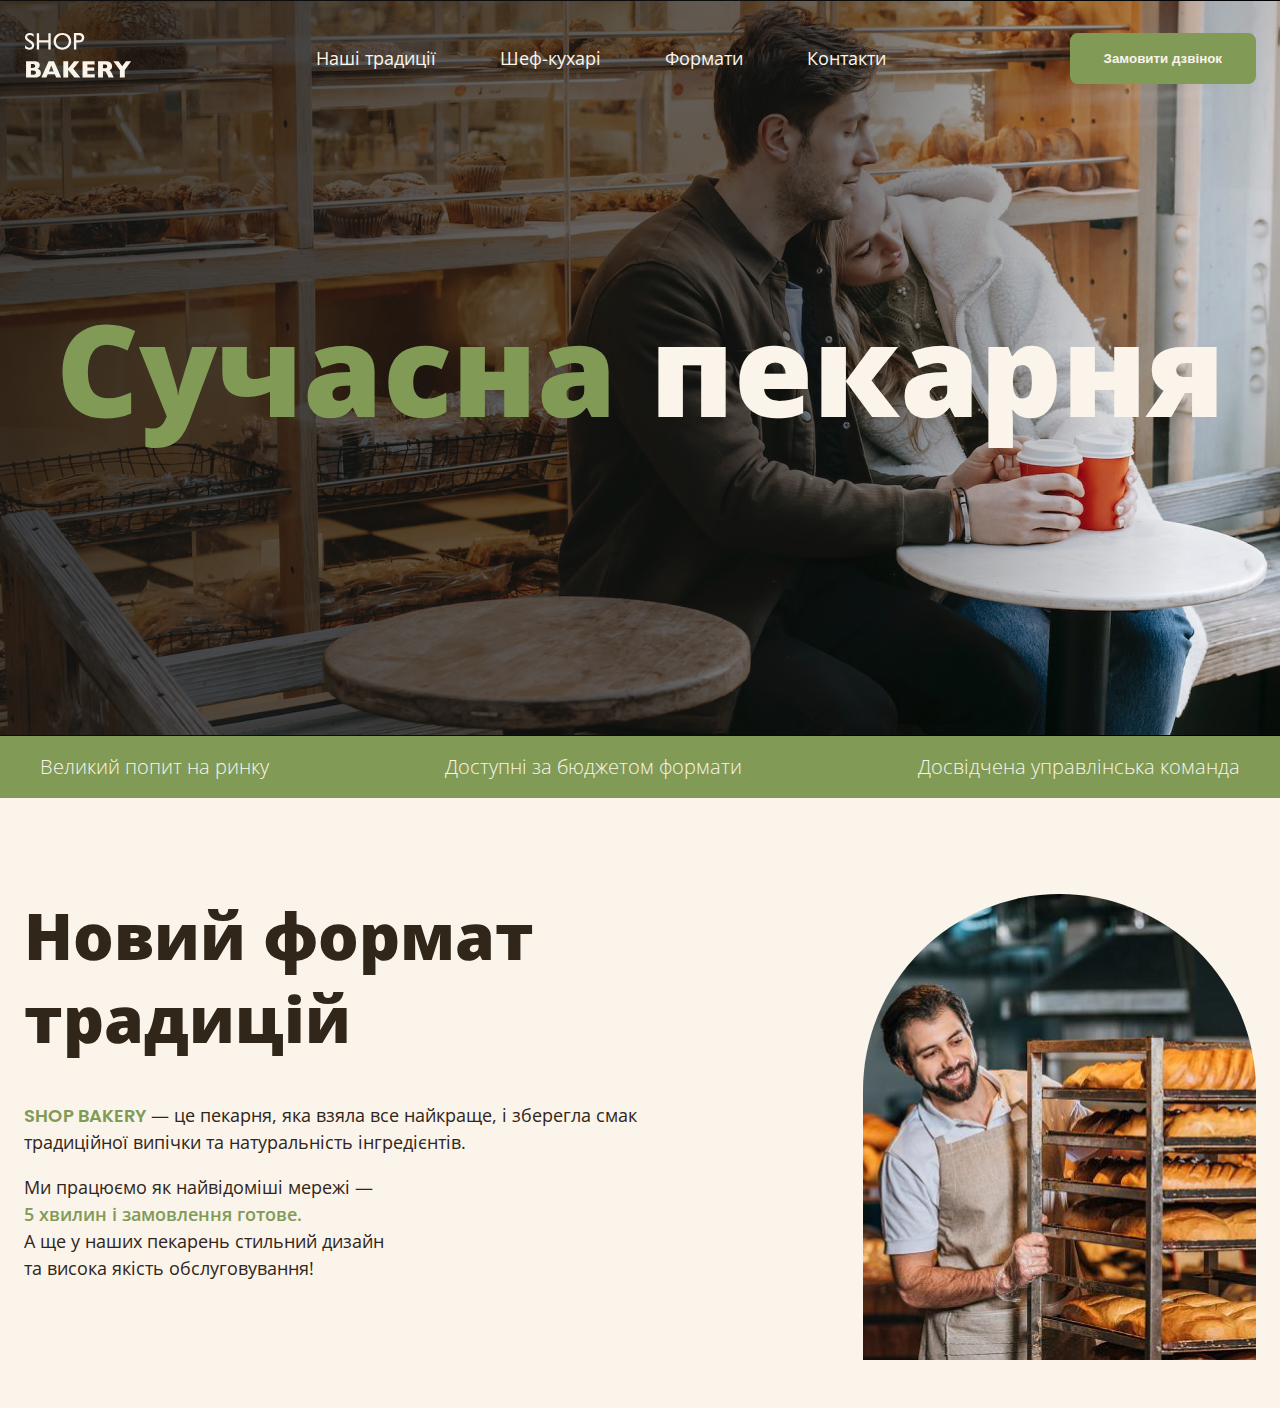
==== commit 5b0b6ae7: "Added mobile menu: implemented opening and closing logic, added styles and adaptability for differen" ====
--- a/index.html
+++ b/index.html
@@ -40,7 +40,18 @@
               <li><a class="link" href="#contact-section">Контакти</a></li>
             </ul>
           </nav>
-          <button class="button modal-btn-open" type="button">Замовити дзвінок</button>
+          <button class="header__button button modal-btn-open" type="button">
+            Замовити дзвінок
+          </button>
+          <button class="header__burger menu-btn-open" type="button">
+            <svg width="24px" height="24">
+              <use href="./img/icons.svg#icon-menu"></use>
+            </svg>
+          </button>
+
+          <div class="mobile-menu">
+            <button class="mobile-menu__btn-close menu-btn-close" type="button">Close</button>
+          </div>
         </div>
       </div>
     </header>
@@ -51,6 +62,9 @@
             <span class="text-brand">Сучасна</span>
             пекарня
           </h1>
+          <button class="hero-section__button button modal-btn-open" type="button">
+            Замовити дзвінок
+          </button>
         </div>
       </section>
       <section class="advantages-section">
@@ -84,11 +98,16 @@
                 та висока якість обслуговування!
               </p>
             </div>
-            <img src="./img/baker-man.jpg" alt="Чоловік пекар дивиться на батони із посмішкою" />
+            <img
+              class="traditions-section__image"
+              srcset="./img/baker-man.jpg 1x, ./img/baker-man@2x.jpg 2x"
+              src="./img/baker-man.jpg"
+              alt="Чоловік пекар дивиться на батони із посмішкою"
+            />
           </div>
         </div>
       </section>
-      <section class="chefs-section">
+      <!-- <section class="chefs-section">
         <div class="container">
           <h2 class="chefs-section__title section__title section__title--centered">
             Наші найкращі
@@ -97,7 +116,7 @@
           </h2>
           <ul class="chefs-section__list">
             <li class="chefs-section__item">
-              <article class="chef-card__card">
+              <article class="chef-card">
                 <img class="chef-card__photo" src="./img/nastya-chef.jpg" alt="Nastya chef" />
                 <div>
                   <h3 class="chef-card__title">Настя</h3>
@@ -117,7 +136,7 @@
               </article>
             </li>
             <li class="chefs-section__item">
-              <article class="chef-card__card">
+              <article class="chef-card">
                 <img class="chef-card__photo" src="./img/vlad-chef.jpg" alt="Vlad chef" />
                 <div>
                   <h3 class="chef-card__title">Влад</h3>
@@ -136,8 +155,8 @@
             </li>
           </ul>
         </div>
-      </section>
-      <section class="formats-section section">
+      </section> -->
+      <!-- <section class="formats-section section">
         <div class="container">
           <h2 class="formats-section__title section__title section__title--centered">Формати</h2>
           <div class="formats-section__container">
@@ -201,28 +220,7 @@
                 </article>
               </li>
 
-              <!-- <li class="formats-item">
-              <article class="format-card">
-                <h3 class="format-title" lang="en">Handlebar</h3>
-                <div class="format-text">
-                  <p>Площа: до 15 м2</p>
-                  <p>Меню: найпопулярніші позиції меню</p>
-                  <p>Штат: 1 продавець, 1 пекар, 1 помічник пекаря</p>
-                  <p>Посадкові місця: відсутні</p>
-                </div>
-              </article>
-            </li>
-            <li class="formats-item">
-              <article class="format-card">
-                <h3 class="format-title" lang="en">Handlebar</h3>
-                <div class="format-text">
-                  <p>Площа: до 15 м2</p>
-                  <p>Меню: найпопулярніші позиції меню</p>
-                  <p>Штат: 1 продавець, 1 пекар, 1 помічник пекаря</p>
-                  <p>Посадкові місця: відсутні</p>
-                </div>
-              </article>
-            </li> -->
+              
             </ul>
             <button class="carousel-button next" type="button">
               <svg width="16px" heigh="16px">
@@ -231,8 +229,8 @@
             </button>
           </div>
         </div>
-      </section>
-      <section class="contact-section section">
+      </section> -->
+      <!-- <section class="contact-section section">
         <div class="container">
           <div class="contact-section__container">
             <div class="contact-section__form">
@@ -294,9 +292,9 @@
             ></iframe>
           </div>
         </div>
-      </section>
+      </section> -->
     </main>
-    <footer class="footer">
+    <!-- <footer class="footer">
       <div class="container">
         <div class="footer-container">
           <nav class="footer-nav">
@@ -351,8 +349,8 @@
           </address>
         </div>
       </div>
-    </footer>
-    <div class="backdrop">
+    </footer> -->
+    <div class="backdrop is-hidden">
       <div class="modal">
         <button class="modal__btn-close modal-btn-close" type="button">Close</button>
         <h2>Замовити дзвінок</h2>
@@ -404,5 +402,6 @@
     </div>
 
     <script src="./js/modal.js"></script>
+    <script src="./js/mobile-menu.js"></script>
   </body>
 </html>
--- a/css/main.min.css
+++ b/css/main.min.css
@@ -1 +1 @@
-:root{--color-primary-dark: #31261a;--color-primary-light: #faf4ea;--color-secondary-light: #a18268;--color-brand-dark: #465929;--color-brand-normal: #819b57;--color-brand-light: #cfcfbc}*,*::before,*::after{-webkit-box-sizing:border-box;box-sizing:border-box}body{background-color:var(--color-primary-light);margin:0;color:var(--color-primary-dark);font-family:"Open Sans",sans-serif;font-size:18px;font-weight:400;line-height:1.5}[lang=en]{font-family:"Poppins",sans-serif}h1,h2,h3,h4,h5,h6,p{margin-top:0}a{display:inline-block}address{font-style:normal}ul{margin:0;padding:0;list-style-type:none}.text-brand{color:var(--color-brand-normal)}.text-brand-dark{color:var(--color-brand-dark)}.text-bold{font-weight:600}.text-uppercase{text-transform:uppercase}.visually-hidden{position:absolute;left:-10000px;top:auto;width:1px;height:1px;overflow:hidden}.button{padding:16px 32px;color:var(--color-primary-light);font-weight:600;background-color:var(--color-brand-normal);border:2px solid var(--color-brand-normal);border-radius:8px;cursor:pointer}.button:hover{background-color:rgba(0,0,0,0);color:var(--color-brand-dark)}.carousel-button{display:-webkit-box;display:-ms-flexbox;display:flex;-webkit-box-align:center;-ms-flex-align:center;align-items:center;-webkit-box-pack:center;-ms-flex-pack:center;justify-content:center;-ms-flex-negative:0;flex-shrink:0;width:44px;height:44px;padding:0;fill:var(--color-primary-dark);background-color:rgba(0,0,0,0);border-radius:50%;border:1px solid var(--color-primary-dark);cursor:pointer}.carousel-button:hover{background-color:var(--color-primary-dark);fill:var(--color-primary-light)}.carousel-button.next{-webkit-transform:rotate(180deg);transform:rotate(180deg)}.chef-card{display:-webkit-box;display:-ms-flexbox;display:flex;gap:30px}.chef-card__photo{border-radius:4px 4px 4px 200px;-webkit-box-shadow:-16px 16px 0 0 var(--color-primary-light),-16px 16px 0 2px var(--color-secondary-light);box-shadow:-16px 16px 0 0 var(--color-primary-light),-16px 16px 0 2px var(--color-secondary-light)}.chef-card__title{margin-bottom:16px;font-size:40px;font-weight:600}.chef-card__text{margin-bottom:24px}.chef-card__text:last-child{margin-bottom:0}.format-card{position:relative;display:-webkit-box;display:-ms-flexbox;display:flex;-webkit-box-orient:vertical;-webkit-box-direction:normal;-ms-flex-direction:column;flex-direction:column;-webkit-box-pack:end;-ms-flex-pack:end;justify-content:flex-end;height:444px;padding:24px;background-image:-webkit-gradient(linear, left top, left bottom, color-stop(55.21%, rgba(49, 38, 26, 0)), color-stop(72.92%, rgba(49, 38, 26, 0.71)), to(#31261a));background-image:linear-gradient(180deg, rgba(49, 38, 26, 0) 55.21%, rgba(49, 38, 26, 0.71) 72.92%, #31261a 100%);border-radius:16px;-webkit-transition:-webkit-transform .3s;transition:-webkit-transform .3s;transition:transform .3s;transition:transform .3s, -webkit-transform .3s}.format-card:hover{-webkit-transform:scale(1.05);transform:scale(1.05)}.format-card__image{position:absolute;z-index:-1;top:0;left:0;width:100%;height:100%}.format-card__title{font-size:24px;font-weight:600;color:var(--color-primary-light)}.format-card__text{font-size:14px;font-weight:300;color:var(--color-primary-light)}.input{position:relative}.input__label{position:absolute;top:16px;left:42px}.input__control{padding:16px 42px;width:100%;font-size:16px;line-height:1.17;border-radius:8px;border:1px solid var(--color-secondary-light);background-color:rgba(0,0,0,0)}.input__control:focus{border-color:var(--color-brand-normal);outline:none}.input__control::-webkit-input-placeholder{color:var(--color-secondary-light);font-size:16px;line-height:1.17}.input__control::-moz-placeholder{color:var(--color-secondary-light);font-size:16px;line-height:1.17}.input__control:-ms-input-placeholder{color:var(--color-secondary-light);font-size:16px;line-height:1.17}.input__control::-ms-input-placeholder{color:var(--color-secondary-light);font-size:16px;line-height:1.17}.input__control::placeholder{color:var(--color-secondary-light);font-size:16px;line-height:1.17}.input__control:focus::-webkit-input-placeholder{color:var(--color-primary-dark)}.input__control:focus::-moz-placeholder{color:var(--color-primary-dark)}.input__control:focus:-ms-input-placeholder{color:var(--color-primary-dark)}.input__control:focus::-ms-input-placeholder{color:var(--color-primary-dark)}.input__control:focus::placeholder{color:var(--color-primary-dark)}.link{color:var(--color-primary-light);text-decoration:none;-webkit-transition:color .3s;transition:color .3s}.link:hover{color:var(--color-brand-normal)}.advantages-section{padding:16px;background-color:var(--color-brand-normal)}.advantages-section__list{display:-webkit-box;display:-ms-flexbox;display:flex;-webkit-box-pack:justify;-ms-flex-pack:justify;justify-content:space-between;gap:40px}.advantages-section__item{color:var(--color-primary-light);font-size:20px;font-weight:300}.chefs-section__title{position:relative;margin:0 auto 80px}.chefs-section__title::before,.chefs-section__title::after{position:absolute;bottom:24px;width:352px;border:2px solid var(--color-brand-light);content:""}.chefs-section__title::before{left:0}.chefs-section__title::after{right:0}.chefs-section__list{display:-webkit-box;display:-ms-flexbox;display:flex;gap:40px 30px;-ms-flex-wrap:wrap;flex-wrap:wrap}.chefs-section__item{-ms-flex-preferred-size:calc((100% - 30px)/2);flex-basis:calc((100% - 30px)/2);gap:30px}.contact-section{padding-bottom:96px}.contact-section__container{display:-webkit-box;display:-ms-flexbox;display:flex;gap:32px}.contact-section__title{margin-bottom:16px}.contact-section__form-field{margin-bottom:24px}.contact-section__button{display:block;margin:0 auto 16px}.contact-section__map{-ms-flex-negative:0;flex-shrink:0;border-radius:16px;border:none}.container{width:100%;max-width:1288px;margin:0 auto;padding:0 24px}.footer{padding:32px 0;position:relative;background-color:var(--color-primary-dark);background-image:url(../img/footer-background.png);background-repeat:no-repeat;background-size:cover;background-position:center}.footer::before,.footer::after{position:absolute;bottom:0;background-repeat:no-repeat;content:""}.footer::before{width:180px;height:120px;left:0;background-image:url("../img/decor-bread-small.png")}.footer::after{width:380px;height:190px;right:0;background-image:url("../img/decor-bread-large.png")}.footer-container{display:-webkit-box;display:-ms-flexbox;display:flex;gap:20px}.footer-nav,.footer-address{display:-webkit-box;display:-ms-flexbox;display:flex;-ms-flex-preferred-size:50%;flex-basis:50%;gap:20px}.footer__socials{display:-webkit-box;display:-ms-flexbox;display:flex;gap:24px;margin-top:16px;-webkit-box-pack:center;-ms-flex-pack:center;justify-content:center}.footer-logo,.footer-menu{-webkit-box-flex:1;-ms-flex-positive:1;flex-grow:1}.address-list,.address-info{-webkit-box-flex:1;-ms-flex-positive:1;flex-grow:1}.address-link{color:var(--color-primary-light);font-style:16px;font-weight:300;text-decoration:none}.address-link:hover{color:var(--color-brand-normal)}.address-icon{fill:var(--color-primary-light)}.address-icon:hover{fill:var(--color-brand-normal)}.address-copyright{font-style:14px}.form-terms{margin:0 auto;max-width:224px;font-weight:500;font-size:12px;line-height:1,5;text-align:center}.form-terms__link{color:var(--color-primary-dark);text-underline-offset:2px}.formats-section__container{display:-webkit-box;display:-ms-flexbox;display:flex;-webkit-box-align:center;-ms-flex-align:center;align-items:center;gap:32px}.formats-section__title{margin-bottom:80px}.formats-section__list{display:-webkit-box;display:-ms-flexbox;display:flex;-ms-flex-wrap:wrap;flex-wrap:wrap;-webkit-box-align:stretch;-ms-flex-align:stretch;align-items:stretch;gap:20px}.formats-section__item{-ms-flex-preferred-size:calc((100% - 40px)/3);flex-basis:calc((100% - 40px)/3)}.header{position:absolute;top:0;left:0;width:100%;padding-top:32px}.header__container{display:-webkit-box;display:-ms-flexbox;display:flex;-webkit-box-align:center;-ms-flex-align:center;align-items:center;gap:40px}.header__nav{display:-webkit-box;display:-ms-flexbox;display:flex;-webkit-box-align:center;-ms-flex-align:center;align-items:center;-webkit-box-flex:1;-ms-flex-positive:1;flex-grow:1;gap:40px}.header__menu{display:-webkit-box;display:-ms-flexbox;display:flex;gap:64px;-webkit-box-flex:1;-ms-flex-positive:1;flex-grow:1;-webkit-box-pack:center;-ms-flex-pack:center;justify-content:center}.hero-section{padding:272px 0;background-image:linear-gradient(102.76deg, rgba(18, 18, 17, 0.78) 2.03%, rgba(18, 18, 17, 0.6) 58.46%, rgba(18, 18, 17, 0) 90.36%),url(../img/hero-section-background.jpg);background-repeat:no-repeat;background-position:center top;background-size:cover}.hero-section__title{margin-bottom:0;color:var(--color-primary-light);text-align:center;font-size:128px;font-weight:900}.backdrop{position:fixed;top:0;left:0;right:0;bottom:0;display:-webkit-box;display:-ms-flexbox;display:flex;-webkit-box-align:center;-ms-flex-align:center;align-items:center;-webkit-box-pack:center;-ms-flex-pack:center;justify-content:center;padding:20px 0;background-color:rgba(0,0,0,.5);-webkit-transition:opacity .3s,visibility .3s;transition:opacity .3s,visibility .3s}.backdrop.is-hidden{opacity:0;visibility:hidden;pointer-events:none}.modal{position:relative;width:100%;max-width:880px;height:100%;max-height:880px;padding:128px;background-color:var(--color-primary-light);border-radius:32px;overflow-y:auto}.modal__btn-close{position:absolute;top:40px;right:40px}.modal__form-field{margin-bottom:32px}.modal__button{display:block;margin:0 auto 24px}.section{padding:48px 0}.section__title{font-size:64px;font-weight:900;line-height:1.3}.section__title--centered{text-align:center}.traditions-section{padding-top:96px}.traditions-section__container{display:-webkit-box;display:-ms-flexbox;display:flex;-webkit-box-pack:justify;-ms-flex-pack:justify;justify-content:space-between;gap:40px}.traditions-section__content{max-width:710px}.traditions-section__title{margin-bottom:42px}.traditions-section__text--limited{max-width:370px}/*# sourceMappingURL=main.min.css.map */+:root{--color-primary-dark: #31261a;--color-primary-light: #faf4ea;--color-secondary-light: #a18268;--color-brand-dark: #465929;--color-brand-normal: #819b57;--color-brand-light: #cfcfbc}*,*::before,*::after{-webkit-box-sizing:border-box;box-sizing:border-box}body{color:var(--color-primary-dark);background-color:var(--color-primary-light);font-family:"Open Sans",sans-serif;font-size:16px;font-weight:300;line-height:1.5;margin:0}@media screen and (min-width: 768px){body{font-size:18px;font-weight:400}}[lang=en]{font-family:"Poppins",sans-serif}h1,h2,h3,h4,h5,h6,p{margin-top:0}a{display:inline-block}address{font-style:normal}ul{margin:0;padding:0;list-style-type:none}.text-brand{color:var(--color-brand-normal)}.text-brand-dark{color:var(--color-brand-dark)}.text-bold{font-weight:600}.text-uppercase{text-transform:uppercase}.visually-hidden{position:absolute;left:-10000px;top:auto;width:1px;height:1px;overflow:hidden}.button{display:block;padding:16px 32px;color:var(--color-primary-light);font-weight:600;background-color:var(--color-brand-normal);border:2px solid var(--color-brand-normal);border-radius:8px;cursor:pointer}.button:hover{background-color:rgba(0,0,0,0);color:var(--color-brand-dark)}.carousel-button{display:-webkit-box;display:-ms-flexbox;display:flex;-webkit-box-align:center;-ms-flex-align:center;align-items:center;-webkit-box-pack:center;-ms-flex-pack:center;justify-content:center;-ms-flex-negative:0;flex-shrink:0;width:44px;height:44px;padding:0;fill:var(--color-primary-dark);background-color:rgba(0,0,0,0);border-radius:50%;border:1px solid var(--color-primary-dark);cursor:pointer}.carousel-button:hover{background-color:var(--color-primary-dark);fill:var(--color-primary-light)}.carousel-button.next{-webkit-transform:rotate(180deg);transform:rotate(180deg)}.chef-card{display:-webkit-box;display:-ms-flexbox;display:flex;gap:30px}.chef-card__photo{border-radius:4px 4px 4px 200px;-webkit-box-shadow:-16px 16px 0 0 var(--color-primary-light),-16px 16px 0 2px var(--color-secondary-light);box-shadow:-16px 16px 0 0 var(--color-primary-light),-16px 16px 0 2px var(--color-secondary-light)}.chef-card__title{margin-bottom:16px;font-size:40px;font-weight:600}.chef-card__text{margin-bottom:24px}.chef-card__text:last-child{margin-bottom:0}.format-card{position:relative;display:-webkit-box;display:-ms-flexbox;display:flex;-webkit-box-orient:vertical;-webkit-box-direction:normal;-ms-flex-direction:column;flex-direction:column;-webkit-box-pack:end;-ms-flex-pack:end;justify-content:flex-end;height:444px;padding:24px;background-image:-webkit-gradient(linear, left top, left bottom, color-stop(55.21%, rgba(49, 38, 26, 0)), color-stop(72.92%, rgba(49, 38, 26, 0.71)), to(#31261a));background-image:linear-gradient(180deg, rgba(49, 38, 26, 0) 55.21%, rgba(49, 38, 26, 0.71) 72.92%, #31261a 100%);border-radius:16px;-webkit-transition:-webkit-transform .3s;transition:-webkit-transform .3s;transition:transform .3s;transition:transform .3s, -webkit-transform .3s}.format-card:hover{-webkit-transform:scale(1.05);transform:scale(1.05)}.format-card__image{position:absolute;z-index:-1;top:0;left:0;width:100%;height:100%}.format-card__title{font-size:24px;font-weight:600;color:var(--color-primary-light)}.format-card__text{font-size:14px;font-weight:300;color:var(--color-primary-light)}.input{position:relative}.input__label{position:absolute;top:16px;left:42px}.input__control{padding:16px 42px;width:100%;font-size:16px;line-height:1.17;border-radius:8px;border:1px solid var(--color-secondary-light);background-color:rgba(0,0,0,0)}.input__control:focus{border-color:var(--color-brand-normal);outline:none}.input__control::-webkit-input-placeholder{color:var(--color-secondary-light);font-size:16px;line-height:1.17}.input__control::-moz-placeholder{color:var(--color-secondary-light);font-size:16px;line-height:1.17}.input__control:-ms-input-placeholder{color:var(--color-secondary-light);font-size:16px;line-height:1.17}.input__control::-ms-input-placeholder{color:var(--color-secondary-light);font-size:16px;line-height:1.17}.input__control::placeholder{color:var(--color-secondary-light);font-size:16px;line-height:1.17}.input__control:focus::-webkit-input-placeholder{color:var(--color-primary-dark)}.input__control:focus::-moz-placeholder{color:var(--color-primary-dark)}.input__control:focus:-ms-input-placeholder{color:var(--color-primary-dark)}.input__control:focus::-ms-input-placeholder{color:var(--color-primary-dark)}.input__control:focus::placeholder{color:var(--color-primary-dark)}.link{color:var(--color-primary-light);text-decoration:none;-webkit-transition:color .3s;transition:color .3s}.link:hover{color:var(--color-brand-normal)}.advantages-section{padding:16px}@media screen and (min-width: 768px){.advantages-section{background-color:var(--color-brand-normal)}}.advantages-section__list{display:-webkit-box;display:-ms-flexbox;display:flex;-webkit-box-orient:vertical;-webkit-box-direction:normal;-ms-flex-direction:column;flex-direction:column;gap:40px;padding:24px 40px;background-color:var(--color-brand-light);border-radius:24px}@media screen and (min-width: 768px){.advantages-section__list{-webkit-box-orient:horizontal;-webkit-box-direction:normal;-ms-flex-direction:row;flex-direction:row;-webkit-box-pack:justify;-ms-flex-pack:justify;justify-content:space-between;gap:40;background-color:rgba(0,0,0,0);padding:0px}}.advantages-section__item{font-size:14px;font-weight:300}@media screen and (min-width: 768px){.advantages-section__item{color:var(--color-primary-light);font-size:20px}}.chefs-section__title{position:relative;margin:0 auto 80px}.chefs-section__title::before,.chefs-section__title::after{position:absolute;bottom:24px;width:352px;border:2px solid var(--color-brand-light);content:""}.chefs-section__title::before{left:0}.chefs-section__title::after{right:0}.chefs-section__list{display:-webkit-box;display:-ms-flexbox;display:flex;gap:40px 30px;-ms-flex-wrap:wrap;flex-wrap:wrap}.chefs-section__item{-ms-flex-preferred-size:calc((100% - 30px)/2);flex-basis:calc((100% - 30px)/2);gap:30px}.contact-section{padding-bottom:96px}.contact-section__container{display:-webkit-box;display:-ms-flexbox;display:flex;gap:32px}.contact-section__title{margin-bottom:16px}.contact-section__form-field{margin-bottom:24px}.contact-section__button{display:block;margin:0 auto 16px}.contact-section__map{-ms-flex-negative:0;flex-shrink:0;border-radius:16px;border:none}.container{width:100%;max-width:1288px;margin:0 auto;padding:0 24px}.footer{padding:32px 0;position:relative;background-color:var(--color-primary-dark);background-image:url(../img/footer-background.png);background-repeat:no-repeat;background-size:cover;background-position:center}.footer::before,.footer::after{position:absolute;bottom:0;background-repeat:no-repeat;content:""}.footer::before{width:180px;height:120px;left:0;background-image:url("../img/decor-bread-small.png")}.footer::after{width:380px;height:190px;right:0;background-image:url("../img/decor-bread-large.png")}.footer-container{display:-webkit-box;display:-ms-flexbox;display:flex;gap:20px}.footer-nav,.footer-address{display:-webkit-box;display:-ms-flexbox;display:flex;-ms-flex-preferred-size:50%;flex-basis:50%;gap:20px}.footer__socials{display:-webkit-box;display:-ms-flexbox;display:flex;gap:24px;margin-top:16px;-webkit-box-pack:center;-ms-flex-pack:center;justify-content:center}.footer-logo,.footer-menu{-webkit-box-flex:1;-ms-flex-positive:1;flex-grow:1}.address-list,.address-info{-webkit-box-flex:1;-ms-flex-positive:1;flex-grow:1}.address-link{color:var(--color-primary-light);font-style:16px;font-weight:300;text-decoration:none}.address-link:hover{color:var(--color-brand-normal)}.address-icon{fill:var(--color-primary-light)}.address-icon:hover{fill:var(--color-brand-normal)}.address-copyright{font-style:14px}.form-terms{margin:0 auto;max-width:224px;font-weight:500;font-size:12px;line-height:1,5;text-align:center}.form-terms__link{color:var(--color-primary-dark);text-underline-offset:2px}.formats-section__container{display:-webkit-box;display:-ms-flexbox;display:flex;-webkit-box-align:center;-ms-flex-align:center;align-items:center;gap:32px}.formats-section__title{margin-bottom:80px}.formats-section__list{display:-webkit-box;display:-ms-flexbox;display:flex;-ms-flex-wrap:wrap;flex-wrap:wrap;-webkit-box-align:stretch;-ms-flex-align:stretch;align-items:stretch;gap:20px}.formats-section__item{-ms-flex-preferred-size:calc((100% - 40px)/3);flex-basis:calc((100% - 40px)/3)}.header{position:absolute;top:0;left:0;width:100%;padding-top:16px}@media screen and (min-width: 1280px){.header{padding-top:32px}}.header__container{display:-webkit-box;display:-ms-flexbox;display:flex;-webkit-box-align:center;-ms-flex-align:center;align-items:center;gap:40px}.header__nav{display:-webkit-box;display:-ms-flexbox;display:flex;-webkit-box-align:center;-ms-flex-align:center;align-items:center;-webkit-box-flex:1;-ms-flex-positive:1;flex-grow:1;gap:40px}.header__menu{display:none}@media screen and (min-width: 1280px){.header__menu{display:-webkit-box;display:-ms-flexbox;display:flex;gap:64px;-webkit-box-flex:1;-ms-flex-positive:1;flex-grow:1;-webkit-box-pack:center;-ms-flex-pack:center;justify-content:center}}.header__button{display:none}@media screen and (min-width: 1280px){.header__button{display:block}}.header__burger{background-color:rgba(0,0,0,0);border:none;width:24px;height:24px;padding:0;fill:var(--color-primary-light)}@media screen and (min-width: 1280px){.header__burger{display:none}}.hero-section{padding:124px 0;background-image:linear-gradient(102.76deg, rgba(18, 18, 17, 0.78) 2.03%, rgba(18, 18, 17, 0.6) 58.46%, rgba(18, 18, 17, 0) 90.36%),url(../img/hero-section-background.jpg);background-repeat:no-repeat;background-position:center top;background-size:cover}@media screen and (min-width: 1280px){.hero-section{padding:272px 0}}@media screen and (min-device-pixel-ratio: 2),(-webkit-min-device-pixel-ratio: 2),(min-resolution: 192dpi),(min-resolution: 2dppx){.hero-section{background-image:linear-gradient(102.76deg, rgba(18, 18, 17, 0.78) 2.03%, rgba(18, 18, 17, 0.6) 58.46%, rgba(18, 18, 17, 0) 90.36%),url(/img/hero-section-background@2x.jpg)}}.hero-section__title{margin-bottom:48px;color:var(--color-primary-light);text-align:center;font-size:67px;line-height:1;font-weight:900}@media screen and (min-width: 1280px){.hero-section__title{margin-bottom:0;font-size:128px;line-height:1.5}}.hero-section__button{margin:0 auto}@media screen and (min-width: 1280px){.hero-section__button{display:none}}.mobile-menu{position:fixed;top:0;left:0;width:100%;height:100%;background-color:var(--color-primary-light);-webkit-transform:translateX(100%);transform:translateX(100%);-webkit-transition:-webkit-transform .3s;transition:-webkit-transform .3s;transition:transform .3s;transition:transform .3s, -webkit-transform .3s}.mobile-menu.is-open{-webkit-transform:translateX(0);transform:translateX(0)}.mobile-menu__btn-close{position:absolute;top:16px;right:24px}.backdrop{position:fixed;top:0;left:0;right:0;bottom:0;display:-webkit-box;display:-ms-flexbox;display:flex;-webkit-box-align:center;-ms-flex-align:center;align-items:center;-webkit-box-pack:center;-ms-flex-pack:center;justify-content:center;padding:20px 0;background-color:rgba(0,0,0,.5);-webkit-transition:opacity .3s,visibility .3s;transition:opacity .3s,visibility .3s}.backdrop.is-hidden{opacity:0;visibility:hidden;pointer-events:none}.modal{position:relative;width:100%;max-width:880px;height:100%;max-height:880px;padding:128px;background-color:var(--color-primary-light);border-radius:32px;overflow-y:auto}.modal__btn-close{position:absolute;top:40px;right:40px}.modal__form-field{margin-bottom:32px}.modal__button{margin:0 auto 24px}.section{padding:20px 0}@media screen and (min-width: 768px){.section{padding:48px 0}}.section__title{font-size:32px;font-weight:900;line-height:1.5}@media screen and (min-width: 768px){.section__title{font-size:64px;line-height:1.3}}.section__title--centered{text-align:center}.traditions-section{padding-top:40px}@media screen and (min-width: 768px){.traditions-section{padding-top:96px}}.traditions-section__container{display:-webkit-box;display:-ms-flexbox;display:flex;-webkit-box-align:start;-ms-flex-align:start;align-items:flex-start;-webkit-box-pack:justify;-ms-flex-pack:justify;justify-content:space-between;gap:40px}.traditions-section__content{max-width:710px}.traditions-section__title{margin-bottom:42px}.traditions-section__text--limited{max-width:370px}.traditions-section__image{display:none;border-radius:400px 400px 0 0}@media screen and (min-width: 768px){.traditions-section__image{display:block}}/*# sourceMappingURL=main.min.css.map */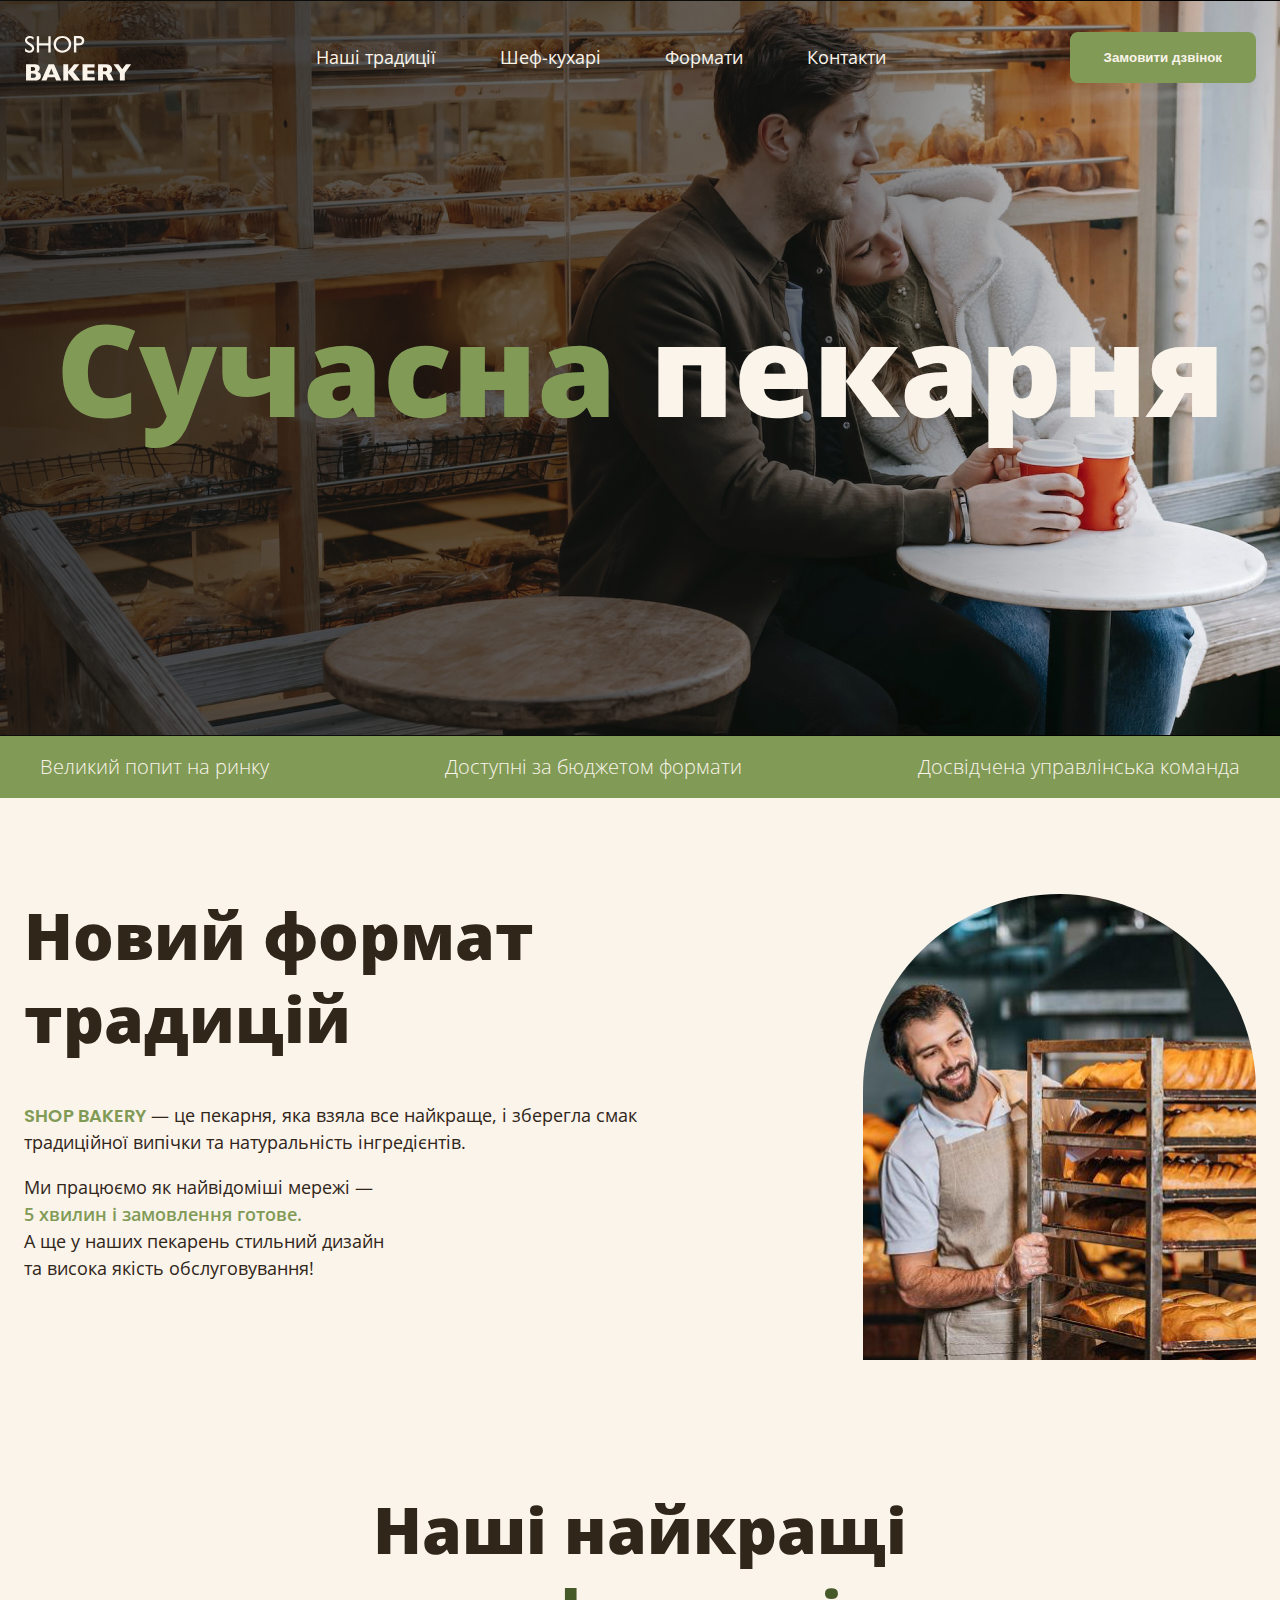
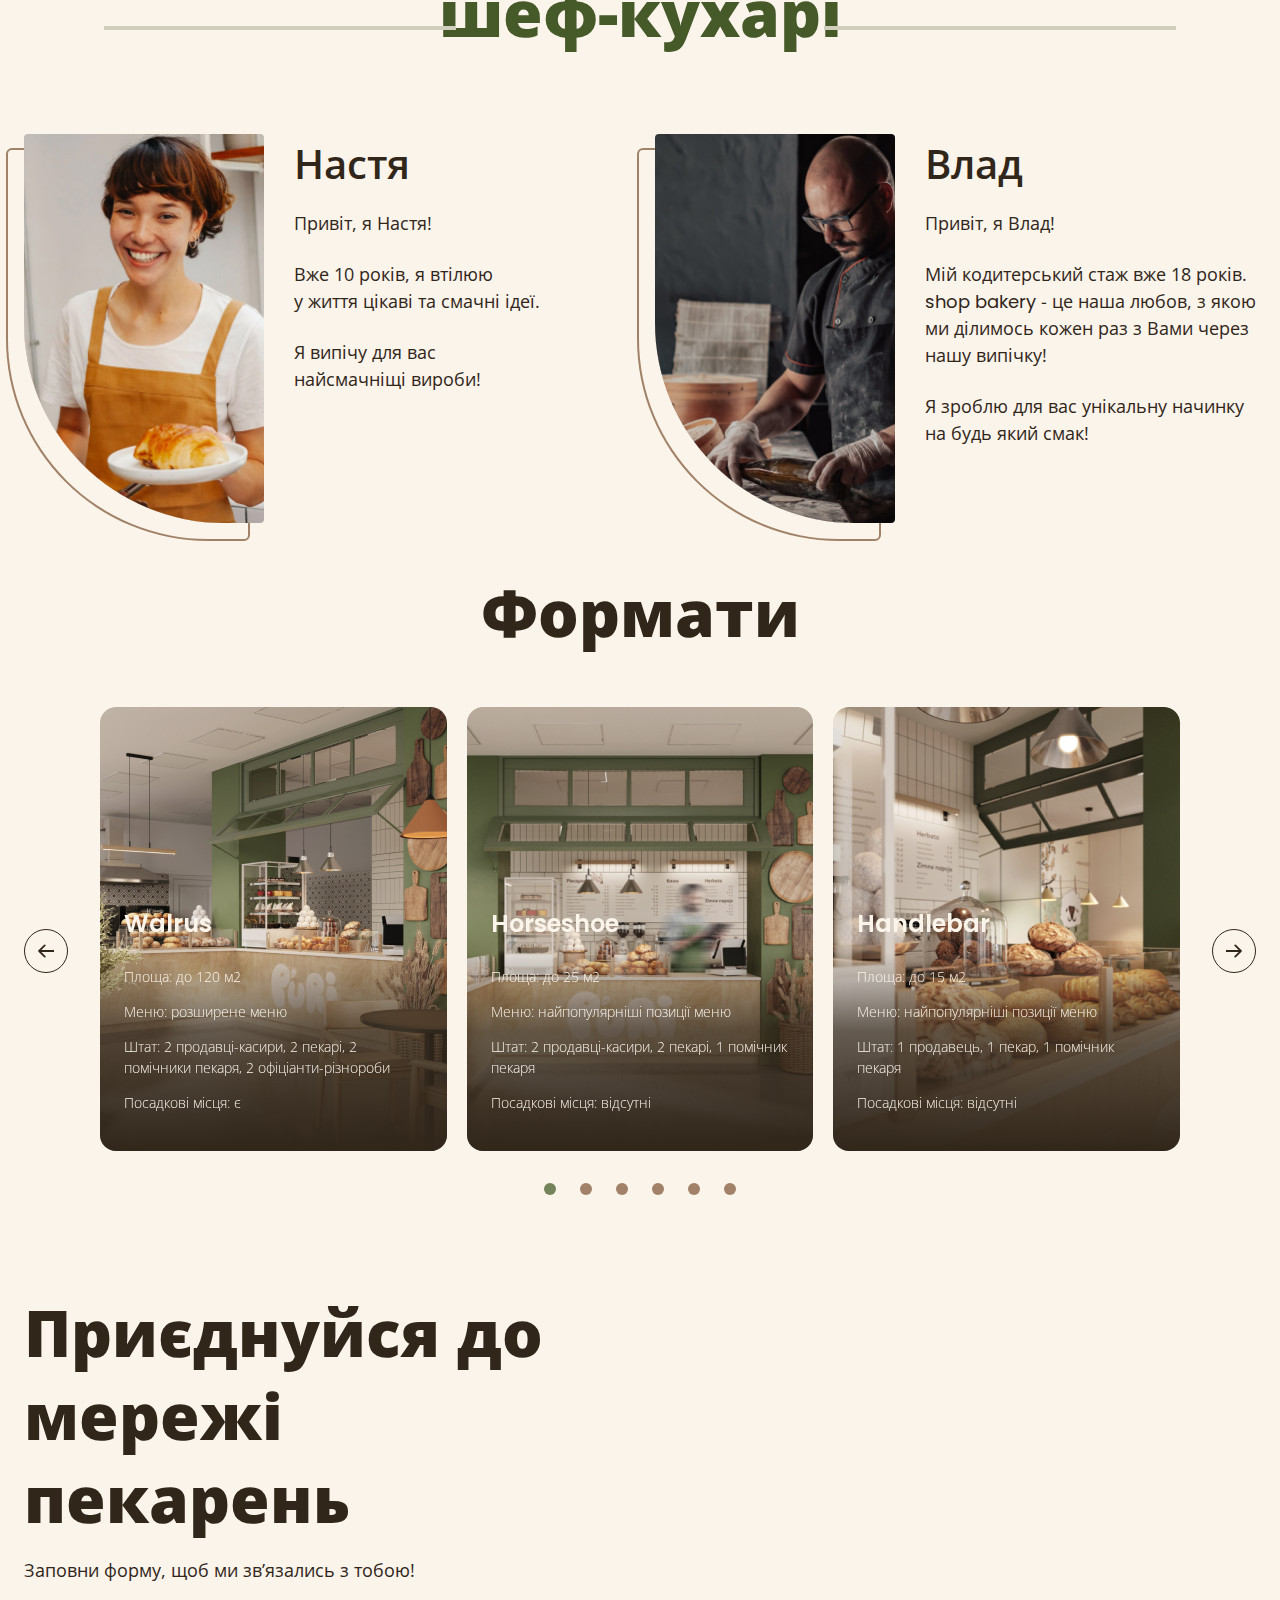
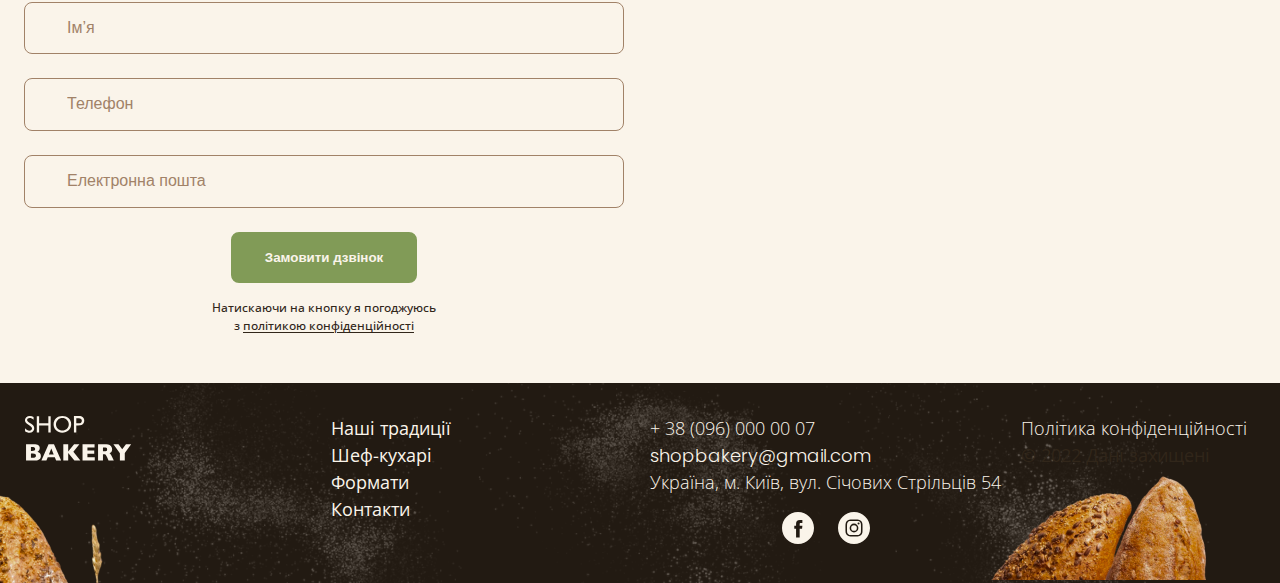
==== commit 7b28f780: "Added styles for adaptive image display, improved structure and styling of components, added a new p" ====
--- a/index.html
+++ b/index.html
@@ -23,6 +23,7 @@
 
     <!-- Styles -->
     <link rel="stylesheet" href="./css/main.min.css" />
+    <link rel="stylesheet" href="https://cdn.jsdelivr.net/npm/swiper@11/swiper-bundle.min.css" />
   </head>
   <body>
     <header class="header">
@@ -107,7 +108,7 @@
           </div>
         </div>
       </section>
-      <!-- <section class="chefs-section">
+      <section class="chefs-section">
         <div class="container">
           <h2 class="chefs-section__title section__title section__title--centered">
             Наші найкращі
@@ -155,82 +156,144 @@
             </li>
           </ul>
         </div>
-      </section> -->
-      <!-- <section class="formats-section section">
+      </section>
+      <section class="formats-section section">
         <div class="container">
           <h2 class="formats-section__title section__title section__title--centered">Формати</h2>
-          <div class="formats-section__container">
-            <button class="carousel-button" type="button">
+          <div class="formats-section__slider">
+            <button class="formats-section__button carousel-button prev" type="button">
               <svg width="16px" heigh="16px">
                 <use href="./img/icons.svg#icon-arrow"></use>
               </svg>
             </button>
-            <ul class="formats-section__list">
-              <li class="formats-section__item">
-                <article class="format-card">
-                  <img
-                    class="format-card__image"
-                    src="./img/walrus-format.jpg"
-                    alt="Walrus format"
-                  />
-                  <h3 class="format-card__title" lang="en">Walrus</h3>
-                  <div class="format-card__text">
-                    <p>Площа: до 120 м2</p>
-                    <p>Меню: розширене меню</p>
-                    <p>
-                      Штат: 2 продавці-касири, 2 пекарі, 2 помічники пекаря, 2 офіціанти-різнороби
-                    </p>
-                    <p>Посадкові місця: є</p>
-                  </div>
-                </article>
-              </li>
-
-              <li class="formats-section__item">
-                <article class="format-card">
-                  <img
-                    class="format-card__image"
-                    src="./img/horseshoe-format.jpg"
-                    alt="Horseshoe format"
-                  />
-                  <h3 class="format-card__title" lang="en">Horseshoe</h3>
-                  <div class="format-card__text">
-                    <p>Площа: до 25 м2</p>
-                    <p>Меню: найпопулярніші позиції меню</p>
-                    <p>Штат: 2 продавці-касири, 2 пекарі, 1 помічник пекаря</p>
-                    <p>Посадкові місця: відсутні</p>
-                  </div>
-                </article>
-              </li>
-
-              <li class="formats-section__item">
-                <article class="format-card">
-                  <img
-                    class="format-card__image"
-                    src="./img/handlebar-format.jpg"
-                    alt="Handlebar format"
-                  />
-
-                  <h3 class="format-card__title" lang="en">Handlebar</h3>
-                  <div class="format-card__text">
-                    <p>Площа: до 15 м2</p>
-                    <p>Меню: найпопулярніші позиції меню</p>
-                    <p>Штат: 1 продавець, 1 пекар, 1 помічник пекаря</p>
-                    <p>Посадкові місця: відсутні</p>
-                  </div>
-                </article>
-              </li>
-
-              
-            </ul>
-            <button class="carousel-button next" type="button">
+
+            <div class="formats-section__container swiper-container">
+              <ul class="formats-section__list swiper-wrapper">
+                <li class="swiper-slide">
+                  <article class="format-card">
+                    <img
+                      class="format-card__image"
+                      src="./img/walrus-format.jpg"
+                      alt="Walrus format"
+                    />
+                    <h3 class="format-card__title" lang="en">Walrus</h3>
+                    <div class="format-card__text">
+                      <p>Площа: до 120 м2</p>
+                      <p>Меню: розширене меню</p>
+                      <p>
+                        Штат: 2 продавці-касири, 2 пекарі, 2 помічники пекаря, 2 офіціанти-різнороби
+                      </p>
+                      <p>Посадкові місця: є</p>
+                    </div>
+                  </article>
+                </li>
+
+                <li class="swiper-slide">
+                  <article class="format-card">
+                    <img
+                      class="format-card__image"
+                      src="./img/horseshoe-format.jpg"
+                      alt="Horseshoe format"
+                    />
+                    <h3 class="format-card__title" lang="en">Horseshoe</h3>
+                    <div class="format-card__text">
+                      <p>Площа: до 25 м2</p>
+                      <p>Меню: найпопулярніші позиції меню</p>
+                      <p>Штат: 2 продавці-касири, 2 пекарі, 1 помічник пекаря</p>
+                      <p>Посадкові місця: відсутні</p>
+                    </div>
+                  </article>
+                </li>
+
+                <li class="swiper-slide">
+                  <article class="format-card">
+                    <img
+                      class="format-card__image"
+                      src="./img/handlebar-format.jpg"
+                      alt="Handlebar format"
+                    />
+
+                    <h3 class="format-card__title" lang="en">Handlebar</h3>
+                    <div class="format-card__text">
+                      <p>Площа: до 15 м2</p>
+                      <p>Меню: найпопулярніші позиції меню</p>
+                      <p>Штат: 1 продавець, 1 пекар, 1 помічник пекаря</p>
+                      <p>Посадкові місця: відсутні</p>
+                    </div>
+                  </article>
+                </li>
+                <li class="swiper-slide">
+                  <article class="format-card">
+                    <img
+                      class="format-card__image"
+                      src="./img/walrus-format.jpg"
+                      alt="Walrus format"
+                    />
+                    <h3 class="format-card__title" lang="en">Walrus</h3>
+                    <div class="format-card__text">
+                      <p>Площа: до 120 м2</p>
+                      <p>Меню: розширене меню</p>
+                      <p>
+                        Штат: 2 продавці-касири, 2 пекарі, 2 помічники пекаря, 2 офіціанти-різнороби
+                      </p>
+                      <p>Посадкові місця: є</p>
+                    </div>
+                  </article>
+                </li>
+
+                <li class="swiper-slide">
+                  <article class="format-card">
+                    <img
+                      class="format-card__image"
+                      src="./img/horseshoe-format.jpg"
+                      alt="Horseshoe format"
+                    />
+                    <h3 class="format-card__title" lang="en">Horseshoe</h3>
+                    <div class="format-card__text">
+                      <p>Площа: до 25 м2</p>
+                      <p>Меню: найпопулярніші позиції меню</p>
+                      <p>Штат: 2 продавці-касири, 2 пекарі, 1 помічник пекаря</p>
+                      <p>Посадкові місця: відсутні</p>
+                    </div>
+                  </article>
+                </li>
+
+                <li class="swiper-slide">
+                  <article class="format-card">
+                    <img
+                      class="format-card__image"
+                      src="./img/handlebar-format.jpg"
+                      alt="Handlebar format"
+                    />
+
+                    <h3 class="format-card__title" lang="en">Handlebar</h3>
+                    <div class="format-card__text">
+                      <p>Площа: до 15 м2</p>
+                      <p>Меню: найпопулярніші позиції меню</p>
+                      <p>Штат: 1 продавець, 1 пекар, 1 помічник пекаря</p>
+                      <p>Посадкові місця: відсутні</p>
+                    </div>
+                  </article>
+                </li>
+              </ul>
+
+              <div class="pagination">
+                <span class="pagination__button"></span>
+                <span class="pagination__button"></span>
+                <span class="pagination__button"></span>
+                <span class="pagination__button"></span>
+              </div>
+            </div>
+
+            <button class="formats-section__button carousel-button next" type="button">
               <svg width="16px" heigh="16px">
                 <use href="./img/icons.svg#icon-arrow"></use>
               </svg>
             </button>
           </div>
         </div>
-      </section> -->
-      <!-- <section class="contact-section section">
+      </section>
+      <section class="contact-section section">
         <div class="container">
           <div class="contact-section__container">
             <div class="contact-section__form">
@@ -284,72 +347,72 @@
             <iframe
               class="contact-section__map"
               src="https://www.google.com/maps/embed?pb=!1m18!1m12!1m3!1d2540.163447036117!2d30.488698376134824!3d50.45668098691569!2m3!1f0!2f0!3f0!3m2!1i1024!2i768!4f13.1!3m3!1m2!1s0x40d4ce637c006b2d%3A0xaf86385f19996ff0!2z0YPQuy4g0KHQtdGH0LXQstGL0YUg0KHRgtGA0LXQu9GM0YbQvtCyLCA1NCwg0JrQuNC10LIsINCj0LrRgNCw0LjQvdCwLCAwMjAwMA!5e0!3m2!1sru!2spt!4v1731180945496!5m2!1sru!2spt"
-              width="603"
-              height="595"
               allowfullscreen=""
               loading="lazy"
               referrerpolicy="no-referrer-when-downgrade"
             ></iframe>
           </div>
         </div>
-      </section> -->
+      </section>
     </main>
-    <!-- <footer class="footer">
+    <footer class="footer">
       <div class="container">
-        <div class="footer-container">
-          <nav class="footer-nav">
-            <div class="footer-logo">
+        <div class="footer__container">
+          <nav class="footer__nav">
+            <div class="footer__logo">
               <a href="./index.html">
                 <img src="./img/logo.svg" alt="Логотип сучасної пекарні" />
               </a>
             </div>
-            <ul class="footer-menu">
+            <ul class="footer__menu">
               <li><a class="link" href="#traditions-section">Наші традиції</a></li>
               <li><a class="link" href="#chefs-section">Шеф-кухарі</a></li>
               <li><a class="link" href="#formats-section">Формати</a></li>
               <li><a class="link" href="#contact-section">Контакти</a></li>
             </ul>
           </nav>
-          <address class="footer-address">
+          <address class="footer__address">
             <div class="footer__contacts">
-              <ul class="address-list">
+              <ul class="footer__address-list">
                 <li>
-                  <a class="address-link" href="tel:+ 38 (096) 000 00 07">+ 38 (096) 000 00 07</a>
+                  <a class="footer__address-link" href="tel:+ 38 (096) 000 00 07">
+                    + 38 (096) 000 00 07
+                  </a>
                 </li>
                 <li>
-                  <a class="address-link" href="mailto:shopbakery@gmail.com" lang="en">
+                  <a class="footer__address-link" href="mailto:shopbakery@gmail.com" lang="en">
                     shopbakery@gmail.com
                   </a>
                 </li>
                 <li>
-                  <a class="address-link" href="https://g.co/kgs/xXMUejT" target="_blank">
+                  <a class="footer__address-link" href="https://g.co/kgs/xXMUejT" target="_blank">
                     Україна, м. Київ, вул. Січових Стрільців 54
                   </a>
                 </li>
               </ul>
               <div class="footer__socials">
                 <a href="#">
-                  <svg class="address-icon" width="32px" height="32">
+                  <svg class="footer__address-icon" width="32px" height="32">
                     <use href="./img/icons.svg#icon-facebook"></use>
                   </svg>
                 </a>
 
                 <a href="#">
-                  <svg class="address-icon" width="32px" height="32">
+                  <svg class="footer__address-icon" width="32px" height="32">
                     <use href="./img/icons.svg#icon-instagram"></use>
                   </svg>
                 </a>
               </div>
             </div>
 
-            <div class="address-info">
-              <a class="address-link" href="#" target="_blank">Політика конфіденційності</a>
-              <p class="address-copyright">&copy; 2022 Дані захищені</p>
+            <div class="footer__address-info">
+              <a class="footer__address-link" href="#" target="_blank">Політика конфіденційності</a>
+              <p class="footer__address-copyright">&copy; 2022 Дані захищені</p>
             </div>
           </address>
         </div>
       </div>
-    </footer> -->
+    </footer>
     <div class="backdrop is-hidden">
       <div class="modal">
         <button class="modal__btn-close modal-btn-close" type="button">Close</button>
@@ -401,6 +464,8 @@
       </div>
     </div>
 
+    <script src="https://cdn.jsdelivr.net/npm/swiper@11/swiper-bundle.min.js"></script>
+    <script src="./js/formats-slider.js"></script>
     <script src="./js/modal.js"></script>
     <script src="./js/mobile-menu.js"></script>
   </body>
--- a/css/main.min.css
+++ b/css/main.min.css
@@ -1 +1 @@
-:root{--color-primary-dark: #31261a;--color-primary-light: #faf4ea;--color-secondary-light: #a18268;--color-brand-dark: #465929;--color-brand-normal: #819b57;--color-brand-light: #cfcfbc}*,*::before,*::after{-webkit-box-sizing:border-box;box-sizing:border-box}body{color:var(--color-primary-dark);background-color:var(--color-primary-light);font-family:"Open Sans",sans-serif;font-size:16px;font-weight:300;line-height:1.5;margin:0}@media screen and (min-width: 768px){body{font-size:18px;font-weight:400}}[lang=en]{font-family:"Poppins",sans-serif}h1,h2,h3,h4,h5,h6,p{margin-top:0}a{display:inline-block}address{font-style:normal}ul{margin:0;padding:0;list-style-type:none}.text-brand{color:var(--color-brand-normal)}.text-brand-dark{color:var(--color-brand-dark)}.text-bold{font-weight:600}.text-uppercase{text-transform:uppercase}.visually-hidden{position:absolute;left:-10000px;top:auto;width:1px;height:1px;overflow:hidden}.button{display:block;padding:16px 32px;color:var(--color-primary-light);font-weight:600;background-color:var(--color-brand-normal);border:2px solid var(--color-brand-normal);border-radius:8px;cursor:pointer}.button:hover{background-color:rgba(0,0,0,0);color:var(--color-brand-dark)}.carousel-button{display:-webkit-box;display:-ms-flexbox;display:flex;-webkit-box-align:center;-ms-flex-align:center;align-items:center;-webkit-box-pack:center;-ms-flex-pack:center;justify-content:center;-ms-flex-negative:0;flex-shrink:0;width:44px;height:44px;padding:0;fill:var(--color-primary-dark);background-color:rgba(0,0,0,0);border-radius:50%;border:1px solid var(--color-primary-dark);cursor:pointer}.carousel-button:hover{background-color:var(--color-primary-dark);fill:var(--color-primary-light)}.carousel-button.next{-webkit-transform:rotate(180deg);transform:rotate(180deg)}.chef-card{display:-webkit-box;display:-ms-flexbox;display:flex;gap:30px}.chef-card__photo{border-radius:4px 4px 4px 200px;-webkit-box-shadow:-16px 16px 0 0 var(--color-primary-light),-16px 16px 0 2px var(--color-secondary-light);box-shadow:-16px 16px 0 0 var(--color-primary-light),-16px 16px 0 2px var(--color-secondary-light)}.chef-card__title{margin-bottom:16px;font-size:40px;font-weight:600}.chef-card__text{margin-bottom:24px}.chef-card__text:last-child{margin-bottom:0}.format-card{position:relative;display:-webkit-box;display:-ms-flexbox;display:flex;-webkit-box-orient:vertical;-webkit-box-direction:normal;-ms-flex-direction:column;flex-direction:column;-webkit-box-pack:end;-ms-flex-pack:end;justify-content:flex-end;height:444px;padding:24px;background-image:-webkit-gradient(linear, left top, left bottom, color-stop(55.21%, rgba(49, 38, 26, 0)), color-stop(72.92%, rgba(49, 38, 26, 0.71)), to(#31261a));background-image:linear-gradient(180deg, rgba(49, 38, 26, 0) 55.21%, rgba(49, 38, 26, 0.71) 72.92%, #31261a 100%);border-radius:16px;-webkit-transition:-webkit-transform .3s;transition:-webkit-transform .3s;transition:transform .3s;transition:transform .3s, -webkit-transform .3s}.format-card:hover{-webkit-transform:scale(1.05);transform:scale(1.05)}.format-card__image{position:absolute;z-index:-1;top:0;left:0;width:100%;height:100%}.format-card__title{font-size:24px;font-weight:600;color:var(--color-primary-light)}.format-card__text{font-size:14px;font-weight:300;color:var(--color-primary-light)}.input{position:relative}.input__label{position:absolute;top:16px;left:42px}.input__control{padding:16px 42px;width:100%;font-size:16px;line-height:1.17;border-radius:8px;border:1px solid var(--color-secondary-light);background-color:rgba(0,0,0,0)}.input__control:focus{border-color:var(--color-brand-normal);outline:none}.input__control::-webkit-input-placeholder{color:var(--color-secondary-light);font-size:16px;line-height:1.17}.input__control::-moz-placeholder{color:var(--color-secondary-light);font-size:16px;line-height:1.17}.input__control:-ms-input-placeholder{color:var(--color-secondary-light);font-size:16px;line-height:1.17}.input__control::-ms-input-placeholder{color:var(--color-secondary-light);font-size:16px;line-height:1.17}.input__control::placeholder{color:var(--color-secondary-light);font-size:16px;line-height:1.17}.input__control:focus::-webkit-input-placeholder{color:var(--color-primary-dark)}.input__control:focus::-moz-placeholder{color:var(--color-primary-dark)}.input__control:focus:-ms-input-placeholder{color:var(--color-primary-dark)}.input__control:focus::-ms-input-placeholder{color:var(--color-primary-dark)}.input__control:focus::placeholder{color:var(--color-primary-dark)}.link{color:var(--color-primary-light);text-decoration:none;-webkit-transition:color .3s;transition:color .3s}.link:hover{color:var(--color-brand-normal)}.advantages-section{padding:16px}@media screen and (min-width: 768px){.advantages-section{background-color:var(--color-brand-normal)}}.advantages-section__list{display:-webkit-box;display:-ms-flexbox;display:flex;-webkit-box-orient:vertical;-webkit-box-direction:normal;-ms-flex-direction:column;flex-direction:column;gap:40px;padding:24px 40px;background-color:var(--color-brand-light);border-radius:24px}@media screen and (min-width: 768px){.advantages-section__list{-webkit-box-orient:horizontal;-webkit-box-direction:normal;-ms-flex-direction:row;flex-direction:row;-webkit-box-pack:justify;-ms-flex-pack:justify;justify-content:space-between;gap:40;background-color:rgba(0,0,0,0);padding:0px}}.advantages-section__item{font-size:14px;font-weight:300}@media screen and (min-width: 768px){.advantages-section__item{color:var(--color-primary-light);font-size:20px}}.chefs-section__title{position:relative;margin:0 auto 80px}.chefs-section__title::before,.chefs-section__title::after{position:absolute;bottom:24px;width:352px;border:2px solid var(--color-brand-light);content:""}.chefs-section__title::before{left:0}.chefs-section__title::after{right:0}.chefs-section__list{display:-webkit-box;display:-ms-flexbox;display:flex;gap:40px 30px;-ms-flex-wrap:wrap;flex-wrap:wrap}.chefs-section__item{-ms-flex-preferred-size:calc((100% - 30px)/2);flex-basis:calc((100% - 30px)/2);gap:30px}.contact-section{padding-bottom:96px}.contact-section__container{display:-webkit-box;display:-ms-flexbox;display:flex;gap:32px}.contact-section__title{margin-bottom:16px}.contact-section__form-field{margin-bottom:24px}.contact-section__button{display:block;margin:0 auto 16px}.contact-section__map{-ms-flex-negative:0;flex-shrink:0;border-radius:16px;border:none}.container{width:100%;max-width:1288px;margin:0 auto;padding:0 24px}.footer{padding:32px 0;position:relative;background-color:var(--color-primary-dark);background-image:url(../img/footer-background.png);background-repeat:no-repeat;background-size:cover;background-position:center}.footer::before,.footer::after{position:absolute;bottom:0;background-repeat:no-repeat;content:""}.footer::before{width:180px;height:120px;left:0;background-image:url("../img/decor-bread-small.png")}.footer::after{width:380px;height:190px;right:0;background-image:url("../img/decor-bread-large.png")}.footer-container{display:-webkit-box;display:-ms-flexbox;display:flex;gap:20px}.footer-nav,.footer-address{display:-webkit-box;display:-ms-flexbox;display:flex;-ms-flex-preferred-size:50%;flex-basis:50%;gap:20px}.footer__socials{display:-webkit-box;display:-ms-flexbox;display:flex;gap:24px;margin-top:16px;-webkit-box-pack:center;-ms-flex-pack:center;justify-content:center}.footer-logo,.footer-menu{-webkit-box-flex:1;-ms-flex-positive:1;flex-grow:1}.address-list,.address-info{-webkit-box-flex:1;-ms-flex-positive:1;flex-grow:1}.address-link{color:var(--color-primary-light);font-style:16px;font-weight:300;text-decoration:none}.address-link:hover{color:var(--color-brand-normal)}.address-icon{fill:var(--color-primary-light)}.address-icon:hover{fill:var(--color-brand-normal)}.address-copyright{font-style:14px}.form-terms{margin:0 auto;max-width:224px;font-weight:500;font-size:12px;line-height:1,5;text-align:center}.form-terms__link{color:var(--color-primary-dark);text-underline-offset:2px}.formats-section__container{display:-webkit-box;display:-ms-flexbox;display:flex;-webkit-box-align:center;-ms-flex-align:center;align-items:center;gap:32px}.formats-section__title{margin-bottom:80px}.formats-section__list{display:-webkit-box;display:-ms-flexbox;display:flex;-ms-flex-wrap:wrap;flex-wrap:wrap;-webkit-box-align:stretch;-ms-flex-align:stretch;align-items:stretch;gap:20px}.formats-section__item{-ms-flex-preferred-size:calc((100% - 40px)/3);flex-basis:calc((100% - 40px)/3)}.header{position:absolute;top:0;left:0;width:100%;padding-top:16px}@media screen and (min-width: 1280px){.header{padding-top:32px}}.header__container{display:-webkit-box;display:-ms-flexbox;display:flex;-webkit-box-align:center;-ms-flex-align:center;align-items:center;gap:40px}.header__nav{display:-webkit-box;display:-ms-flexbox;display:flex;-webkit-box-align:center;-ms-flex-align:center;align-items:center;-webkit-box-flex:1;-ms-flex-positive:1;flex-grow:1;gap:40px}.header__menu{display:none}@media screen and (min-width: 1280px){.header__menu{display:-webkit-box;display:-ms-flexbox;display:flex;gap:64px;-webkit-box-flex:1;-ms-flex-positive:1;flex-grow:1;-webkit-box-pack:center;-ms-flex-pack:center;justify-content:center}}.header__button{display:none}@media screen and (min-width: 1280px){.header__button{display:block}}.header__burger{background-color:rgba(0,0,0,0);border:none;width:24px;height:24px;padding:0;fill:var(--color-primary-light)}@media screen and (min-width: 1280px){.header__burger{display:none}}.hero-section{padding:124px 0;background-image:linear-gradient(102.76deg, rgba(18, 18, 17, 0.78) 2.03%, rgba(18, 18, 17, 0.6) 58.46%, rgba(18, 18, 17, 0) 90.36%),url(../img/hero-section-background.jpg);background-repeat:no-repeat;background-position:center top;background-size:cover}@media screen and (min-width: 1280px){.hero-section{padding:272px 0}}@media screen and (min-device-pixel-ratio: 2),(-webkit-min-device-pixel-ratio: 2),(min-resolution: 192dpi),(min-resolution: 2dppx){.hero-section{background-image:linear-gradient(102.76deg, rgba(18, 18, 17, 0.78) 2.03%, rgba(18, 18, 17, 0.6) 58.46%, rgba(18, 18, 17, 0) 90.36%),url(/img/hero-section-background@2x.jpg)}}.hero-section__title{margin-bottom:48px;color:var(--color-primary-light);text-align:center;font-size:67px;line-height:1;font-weight:900}@media screen and (min-width: 1280px){.hero-section__title{margin-bottom:0;font-size:128px;line-height:1.5}}.hero-section__button{margin:0 auto}@media screen and (min-width: 1280px){.hero-section__button{display:none}}.mobile-menu{position:fixed;top:0;left:0;width:100%;height:100%;background-color:var(--color-primary-light);-webkit-transform:translateX(100%);transform:translateX(100%);-webkit-transition:-webkit-transform .3s;transition:-webkit-transform .3s;transition:transform .3s;transition:transform .3s, -webkit-transform .3s}.mobile-menu.is-open{-webkit-transform:translateX(0);transform:translateX(0)}.mobile-menu__btn-close{position:absolute;top:16px;right:24px}.backdrop{position:fixed;top:0;left:0;right:0;bottom:0;display:-webkit-box;display:-ms-flexbox;display:flex;-webkit-box-align:center;-ms-flex-align:center;align-items:center;-webkit-box-pack:center;-ms-flex-pack:center;justify-content:center;padding:20px 0;background-color:rgba(0,0,0,.5);-webkit-transition:opacity .3s,visibility .3s;transition:opacity .3s,visibility .3s}.backdrop.is-hidden{opacity:0;visibility:hidden;pointer-events:none}.modal{position:relative;width:100%;max-width:880px;height:100%;max-height:880px;padding:128px;background-color:var(--color-primary-light);border-radius:32px;overflow-y:auto}.modal__btn-close{position:absolute;top:40px;right:40px}.modal__form-field{margin-bottom:32px}.modal__button{margin:0 auto 24px}.section{padding:20px 0}@media screen and (min-width: 768px){.section{padding:48px 0}}.section__title{font-size:32px;font-weight:900;line-height:1.5}@media screen and (min-width: 768px){.section__title{font-size:64px;line-height:1.3}}.section__title--centered{text-align:center}.traditions-section{padding-top:40px}@media screen and (min-width: 768px){.traditions-section{padding-top:96px}}.traditions-section__container{display:-webkit-box;display:-ms-flexbox;display:flex;-webkit-box-align:start;-ms-flex-align:start;align-items:flex-start;-webkit-box-pack:justify;-ms-flex-pack:justify;justify-content:space-between;gap:40px}.traditions-section__content{max-width:710px}.traditions-section__title{margin-bottom:42px}.traditions-section__text--limited{max-width:370px}.traditions-section__image{display:none;border-radius:400px 400px 0 0}@media screen and (min-width: 768px){.traditions-section__image{display:block}}/*# sourceMappingURL=main.min.css.map */+:root{--color-primary-dark: #31261a;--color-primary-light: #faf4ea;--color-secondary-light: #a18268;--color-secondary-dark: #73835a;--color-brand-dark: #465929;--color-brand-normal: #819b57;--color-brand-light: #cfcfbc}*,*::before,*::after{-webkit-box-sizing:border-box;box-sizing:border-box}body{color:var(--color-primary-dark);background-color:var(--color-primary-light);font-family:"Open Sans",sans-serif;font-size:16px;font-weight:300;line-height:1.5;margin:0}@media screen and (min-width: 768px){body{font-size:18px;font-weight:400}}[lang=en]{font-family:"Poppins",sans-serif}h1,h2,h3,h4,h5,h6,p{margin-top:0}img{display:block;max-width:100%;height:auto;-o-object-fit:cover;object-fit:cover}a{display:inline-block}address{font-style:normal}ul{margin:0;padding:0;list-style-type:none}.text-brand{color:var(--color-brand-normal)}.text-brand-dark{color:var(--color-brand-dark)}.text-bold{font-weight:600}.text-uppercase{text-transform:uppercase}.visually-hidden{position:absolute;left:-10000px;top:auto;width:1px;height:1px;overflow:hidden}.button{display:block;padding:16px 32px;color:var(--color-primary-light);font-weight:600;background-color:var(--color-brand-normal);border:2px solid var(--color-brand-normal);border-radius:8px;cursor:pointer}.button:hover{background-color:rgba(0,0,0,0);color:var(--color-brand-dark)}.carousel-button{display:-webkit-box;display:-ms-flexbox;display:flex;-webkit-box-align:center;-ms-flex-align:center;align-items:center;-webkit-box-pack:center;-ms-flex-pack:center;justify-content:center;-ms-flex-negative:0;flex-shrink:0;width:44px;height:44px;padding:0;fill:var(--color-primary-dark);background-color:rgba(0,0,0,0);border-radius:50%;border:1px solid var(--color-primary-dark);cursor:pointer}.carousel-button:hover{background-color:var(--color-primary-dark);fill:var(--color-primary-light)}.carousel-button.next{-webkit-transform:rotate(180deg);transform:rotate(180deg)}.chef-card{display:-webkit-box;display:-ms-flexbox;display:flex;-webkit-box-align:start;-ms-flex-align:start;align-items:flex-start;gap:16px}@media screen and (min-width: 1280px){.chef-card{gap:30px}}.chef-card__photo{width:140px;border-radius:4px 4px 4px 200px;-webkit-box-shadow:-16px 16px 0 0 var(--color-primary-light),-16px 16px 0 2px var(--color-secondary-light);box-shadow:-16px 16px 0 0 var(--color-primary-light),-16px 16px 0 2px var(--color-secondary-light)}@media screen and (min-width: 1280px){.chef-card__photo{width:240px}}.chef-card__title{margin-bottom:16px;font-size:24px;font-weight:600}@media screen and (min-width: 768px){.chef-card__title{font-size:40px}}.chef-card__text{font-size:14px;margin-bottom:24px}.chef-card__text:last-child{margin-bottom:0}@media screen and (min-width: 768px){.chef-card__text{font-size:18px}}.format-card{position:relative;display:-webkit-box;display:-ms-flexbox;display:flex;-webkit-box-orient:vertical;-webkit-box-direction:normal;-ms-flex-direction:column;flex-direction:column;-webkit-box-pack:end;-ms-flex-pack:end;justify-content:flex-end;height:444px;padding:24px;background-image:-webkit-gradient(linear, left top, left bottom, color-stop(55.21%, rgba(49, 38, 26, 0)), color-stop(72.92%, rgba(49, 38, 26, 0.71)), to(#31261a));background-image:linear-gradient(180deg, rgba(49, 38, 26, 0) 55.21%, rgba(49, 38, 26, 0.71) 72.92%, #31261a 100%);border-radius:16px;overflow:hidden}.format-card__image{position:absolute;z-index:-1;top:0;left:0;width:100%;height:100%}.format-card__title{font-size:24px;font-weight:600;color:var(--color-primary-light)}.format-card__text{font-size:14px;font-weight:300;color:var(--color-primary-light)}.input{position:relative}.input__label{position:absolute;top:16px;left:42px}.input__control{padding:16px 42px;width:100%;font-size:16px;line-height:1.17;border-radius:8px;border:1px solid var(--color-secondary-light);background-color:rgba(0,0,0,0)}.input__control:focus{border-color:var(--color-brand-normal);outline:none}.input__control::-webkit-input-placeholder{color:var(--color-secondary-light);font-size:16px;line-height:1.17}.input__control::-moz-placeholder{color:var(--color-secondary-light);font-size:16px;line-height:1.17}.input__control:-ms-input-placeholder{color:var(--color-secondary-light);font-size:16px;line-height:1.17}.input__control::-ms-input-placeholder{color:var(--color-secondary-light);font-size:16px;line-height:1.17}.input__control::placeholder{color:var(--color-secondary-light);font-size:16px;line-height:1.17}.input__control:focus::-webkit-input-placeholder{color:var(--color-primary-dark)}.input__control:focus::-moz-placeholder{color:var(--color-primary-dark)}.input__control:focus:-ms-input-placeholder{color:var(--color-primary-dark)}.input__control:focus::-ms-input-placeholder{color:var(--color-primary-dark)}.input__control:focus::placeholder{color:var(--color-primary-dark)}.link{color:var(--color-primary-light);text-decoration:none;-webkit-transition:color .3s;transition:color .3s}.link:hover{color:var(--color-brand-normal)}.pagination{display:-webkit-box;display:-ms-flexbox;display:flex;-webkit-box-align:center;-ms-flex-align:center;align-items:center;-webkit-box-pack:center;-ms-flex-pack:center;justify-content:center;gap:24px}.pagination__button{width:12px;height:12px;padding:0;background-color:var(--color-secondary-light);border-radius:50%}.pagination__button--active{background-color:var(--color-secondary-dark)}.advantages-section{padding:16px}@media screen and (min-width: 768px){.advantages-section{background-color:var(--color-brand-normal)}}.advantages-section__list{display:-webkit-box;display:-ms-flexbox;display:flex;-webkit-box-orient:vertical;-webkit-box-direction:normal;-ms-flex-direction:column;flex-direction:column;gap:40px;padding:24px 40px;background-color:var(--color-brand-light);border-radius:24px}@media screen and (min-width: 768px){.advantages-section__list{-webkit-box-orient:horizontal;-webkit-box-direction:normal;-ms-flex-direction:row;flex-direction:row;-webkit-box-pack:justify;-ms-flex-pack:justify;justify-content:space-between;gap:40;background-color:rgba(0,0,0,0);padding:0px}}.advantages-section__item{font-size:14px;font-weight:300}@media screen and (min-width: 768px){.advantages-section__item{color:var(--color-primary-light);font-size:20px}}.chefs-section__title{position:relative;margin:0 auto 24px}@media screen and (min-width: 1280px){.chefs-section__title{margin:80px}}.chefs-section__title::before,.chefs-section__title::after{display:none;position:absolute;bottom:24px;width:352px;border:2px solid var(--color-brand-light);content:""}@media screen and (min-width: 1280px){.chefs-section__title::before,.chefs-section__title::after{display:block}}.chefs-section__title::before{left:0}.chefs-section__title::after{right:0}.chefs-section__list{display:-webkit-box;display:-ms-flexbox;display:flex;-webkit-box-orient:vertical;-webkit-box-direction:normal;-ms-flex-direction:column;flex-direction:column;-ms-flex-wrap:wrap;flex-wrap:wrap;gap:20px}@media screen and (min-width: 768px){.chefs-section__list{-webkit-box-orient:horizontal;-webkit-box-direction:normal;-ms-flex-direction:row;flex-direction:row;gap:40px 30px}}@media screen and (min-width: 768px){.chefs-section__item{-ms-flex-preferred-size:calc((100% - 30px)/2);flex-basis:calc((100% - 30px)/2)}}.contact-section{padding-bottom:96px}.contact-section__container{display:-webkit-box;display:-ms-flexbox;display:flex;-webkit-box-orient:vertical;-webkit-box-direction:normal;-ms-flex-direction:column;flex-direction:column;gap:24px}@media screen and (min-width: 768px){.contact-section__container{-webkit-box-orient:horizontal;-webkit-box-direction:normal;-ms-flex-direction:row;flex-direction:row;gap:32px}}.contact-section__title{margin-bottom:16px}.contact-section__form-field{margin-bottom:24px}.contact-section__button{display:block;margin:0 auto 16px}.contact-section__map{-ms-flex-negative:0;flex-shrink:0;height:176px;margin:0 -24px;border-radius:16px;border:none}@media screen and (min-width: 768px){.contact-section__map{margin:auto;width:320px;height:500px}}@media screen and (min-width: 1280px){.contact-section__map{width:600px;height:595px}}.container{width:100%;max-width:1288px;margin:0 auto;padding:0 24px}.footer{padding:32px 0;position:relative;background-color:var(--color-primary-dark);background-image:url(../img/footer-background.png);background-repeat:no-repeat;background-size:cover;background-position:center}.footer::before,.footer::after{position:absolute;bottom:0;background-repeat:no-repeat;content:""}.footer::before{width:180px;height:120px;left:0;background-image:url("../img/decor-bread-small.png")}.footer::after{width:380px;height:190px;right:0;background-image:url("../img/decor-bread-large.png")}.footer__container{display:-webkit-box;display:-ms-flexbox;display:flex;-webkit-box-orient:vertical;-webkit-box-direction:normal;-ms-flex-direction:column;flex-direction:column;gap:20px}@media screen and (min-width: 768px){.footer__container{-webkit-box-orient:horizontal;-webkit-box-direction:normal;-ms-flex-direction:row;flex-direction:row;-ms-flex-preferred-size:50%;flex-basis:50%}}.footer__nav,.footer__address{display:-webkit-box;display:-ms-flexbox;display:flex;-webkit-box-orient:vertical;-webkit-box-direction:normal;-ms-flex-direction:column;flex-direction:column;gap:20px;text-align:center}@media screen and (min-width: 768px){.footer__nav,.footer__address{-webkit-box-orient:horizontal;-webkit-box-direction:normal;-ms-flex-direction:row;flex-direction:row;-ms-flex-preferred-size:50%;flex-basis:50%;text-align:left}}.footer__socials{display:-webkit-box;display:-ms-flexbox;display:flex;gap:24px;margin-top:16px;-webkit-box-pack:center;-ms-flex-pack:center;justify-content:center}.footer__logo,.footer__menu{-webkit-box-flex:1;-ms-flex-positive:1;flex-grow:1}.footer__address-list,.footer__address-info{-webkit-box-flex:1;-ms-flex-positive:1;flex-grow:1}.footer__address-link{color:var(--color-primary-light);font-style:16px;font-weight:300;text-decoration:none}.footer__address-link:hover{color:var(--color-brand-normal)}.footer__address-icon{fill:var(--color-primary-light)}.footer__address-icon:hover{fill:var(--color-brand-normal)}.footer__address-copyright{font-style:14px}.form-terms{margin:0 auto;max-width:224px;font-weight:500;font-size:12px;line-height:1,5;text-align:center}.form-terms__link{color:var(--color-primary-dark);text-underline-offset:2px}.formats-section__slider{display:-webkit-box;display:-ms-flexbox;display:flex;-webkit-box-align:center;-ms-flex-align:center;align-items:center;gap:32px}.formats-section__container{overflow:hidden}.formats-section__list{margin-bottom:32px}.formats-section__button{display:none}@media screen and (min-width: 768px){.formats-section__button{display:-webkit-box;display:-ms-flexbox;display:flex}}.header{position:absolute;top:0;left:0;width:100%;padding-top:16px}@media screen and (min-width: 1280px){.header{padding-top:32px}}.header__container{display:-webkit-box;display:-ms-flexbox;display:flex;-webkit-box-align:center;-ms-flex-align:center;align-items:center;gap:40px}.header__nav{display:-webkit-box;display:-ms-flexbox;display:flex;-webkit-box-align:center;-ms-flex-align:center;align-items:center;-webkit-box-flex:1;-ms-flex-positive:1;flex-grow:1;gap:40px}.header__menu{display:none}@media screen and (min-width: 1280px){.header__menu{display:-webkit-box;display:-ms-flexbox;display:flex;gap:64px;-webkit-box-flex:1;-ms-flex-positive:1;flex-grow:1;-webkit-box-pack:center;-ms-flex-pack:center;justify-content:center}}.header__button{display:none}@media screen and (min-width: 1280px){.header__button{display:block}}.header__burger{background-color:rgba(0,0,0,0);border:none;width:24px;height:24px;padding:0;fill:var(--color-primary-light)}@media screen and (min-width: 1280px){.header__burger{display:none}}.hero-section{padding:124px 0;background-image:linear-gradient(102.76deg, rgba(18, 18, 17, 0.78) 2.03%, rgba(18, 18, 17, 0.6) 58.46%, rgba(18, 18, 17, 0) 90.36%),url(../img/hero-section-background.jpg);background-repeat:no-repeat;background-position:center top;background-size:cover}@media screen and (min-width: 1280px){.hero-section{padding:272px 0}}@media screen and (min-device-pixel-ratio: 2),(-webkit-min-device-pixel-ratio: 2),(min-resolution: 192dpi),(min-resolution: 2dppx){.hero-section{background-image:linear-gradient(102.76deg, rgba(18, 18, 17, 0.78) 2.03%, rgba(18, 18, 17, 0.6) 58.46%, rgba(18, 18, 17, 0) 90.36%),url(/img/hero-section-background@2x.jpg)}}.hero-section__title{margin-bottom:48px;color:var(--color-primary-light);text-align:center;font-size:67px;line-height:1;font-weight:900}@media screen and (min-width: 1280px){.hero-section__title{margin-bottom:0;font-size:128px;line-height:1.5}}.hero-section__button{margin:0 auto}@media screen and (min-width: 1280px){.hero-section__button{display:none}}.mobile-menu{position:fixed;top:0;left:0;width:100%;height:100%;background-color:var(--color-primary-light);-webkit-transform:translateX(100%);transform:translateX(100%);-webkit-transition:-webkit-transform .3s;transition:-webkit-transform .3s;transition:transform .3s;transition:transform .3s, -webkit-transform .3s}.mobile-menu.is-open{-webkit-transform:translateX(0);transform:translateX(0)}.mobile-menu__btn-close{position:absolute;top:16px;right:24px}.backdrop{position:fixed;top:0;left:0;right:0;bottom:0;display:-webkit-box;display:-ms-flexbox;display:flex;-webkit-box-align:center;-ms-flex-align:center;align-items:center;-webkit-box-pack:center;-ms-flex-pack:center;justify-content:center;padding:20px 0;background-color:rgba(0,0,0,.5);-webkit-transition:opacity .3s,visibility .3s;transition:opacity .3s,visibility .3s}.backdrop.is-hidden{opacity:0;visibility:hidden;pointer-events:none}.modal{position:relative;width:100%;max-width:880px;height:100%;max-height:880px;padding:48px;background-color:var(--color-primary-light);border-radius:32px;overflow-y:auto}@media screen and (min-width: 768px){.modal{padding:128px}}.modal__btn-close{position:absolute;top:40px;right:40px}.modal__form-field{margin-bottom:32px}.modal__button{margin:0 auto 24px}.section{padding:20px 0}@media screen and (min-width: 768px){.section{padding:48px 0}}.section__title{font-size:32px;font-weight:900;line-height:1.5}@media screen and (min-width: 768px){.section__title{font-size:64px;line-height:1.3}}.section__title--centered{text-align:center}.traditions-section{padding-top:40px}@media screen and (min-width: 768px){.traditions-section{padding-top:96px}}.traditions-section__container{display:-webkit-box;display:-ms-flexbox;display:flex;-webkit-box-align:start;-ms-flex-align:start;align-items:flex-start;-webkit-box-pack:justify;-ms-flex-pack:justify;justify-content:space-between;gap:40px}.traditions-section__content{max-width:710px}.traditions-section__title{margin-bottom:42px}.traditions-section__text--limited{max-width:370px}.traditions-section__image{display:none;border-radius:400px 400px 0 0}@media screen and (min-width: 768px){.traditions-section__image{display:block}}/*# sourceMappingURL=main.min.css.map */